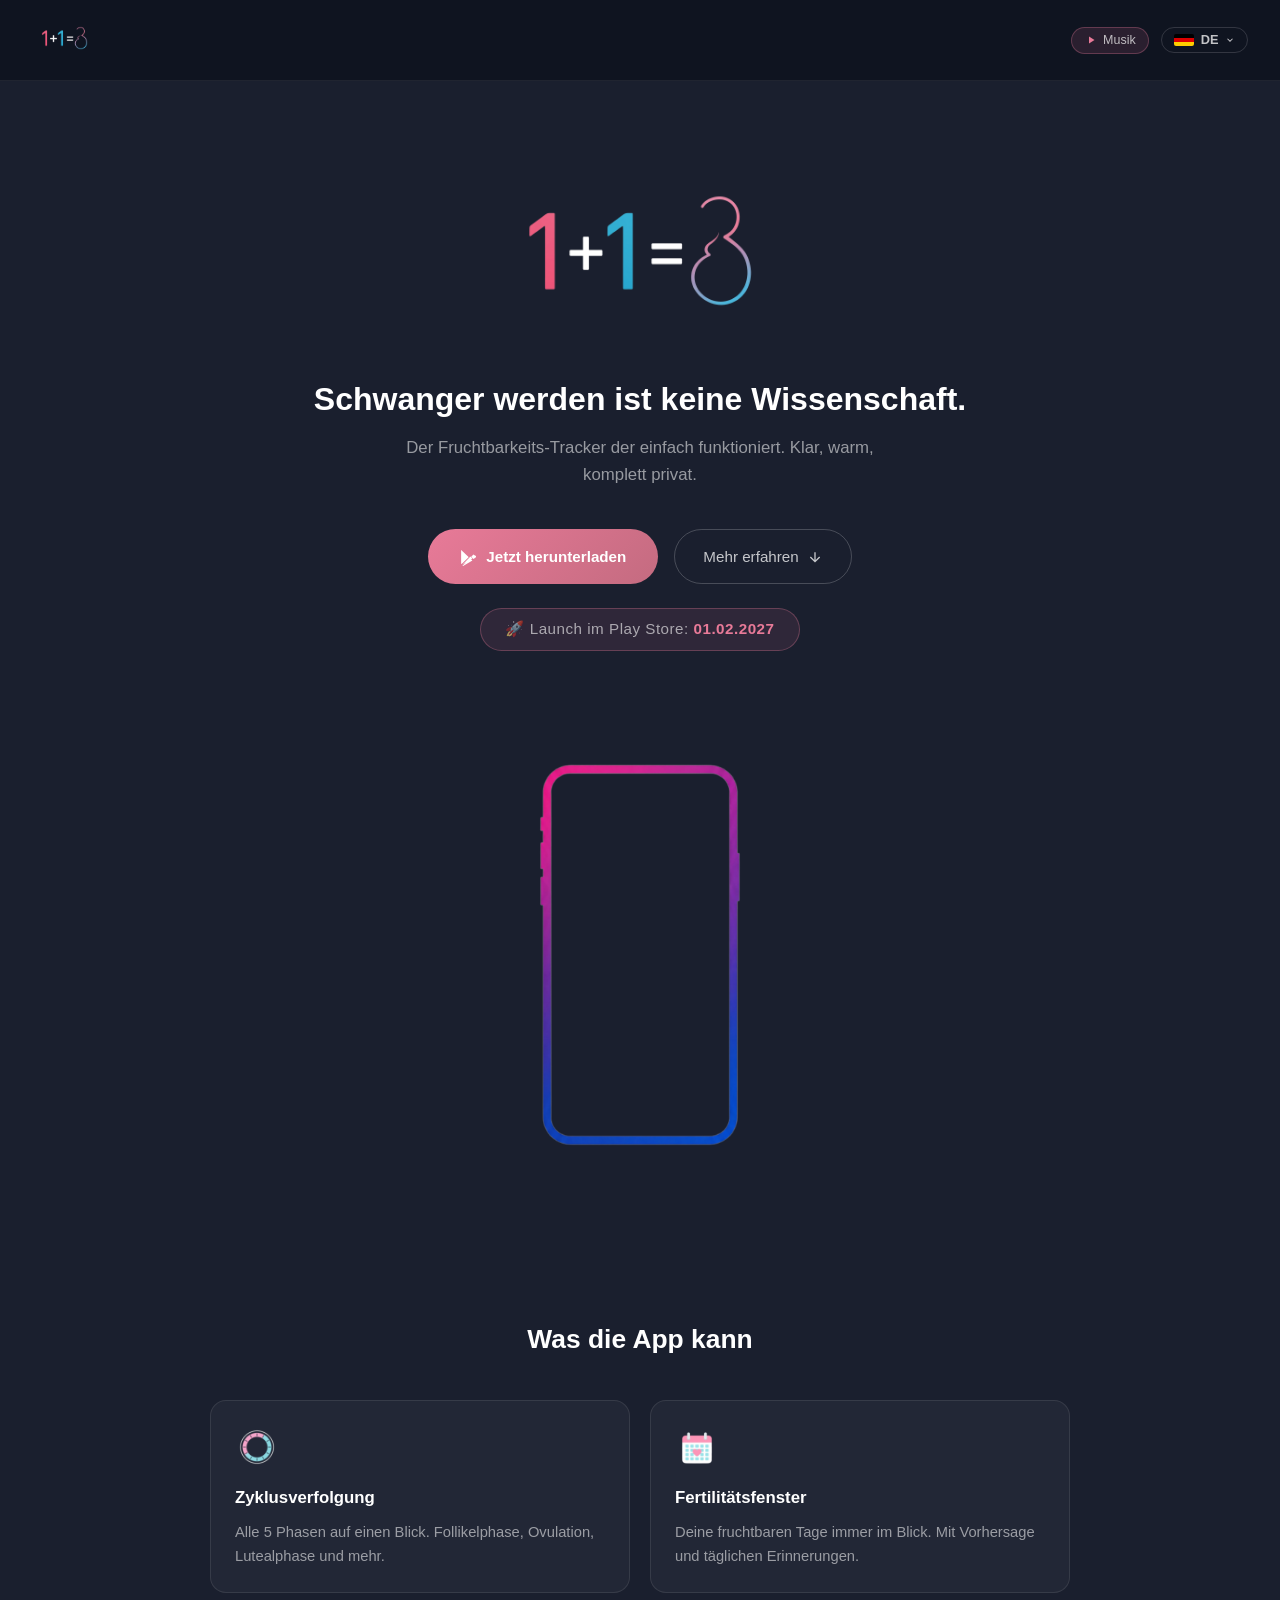
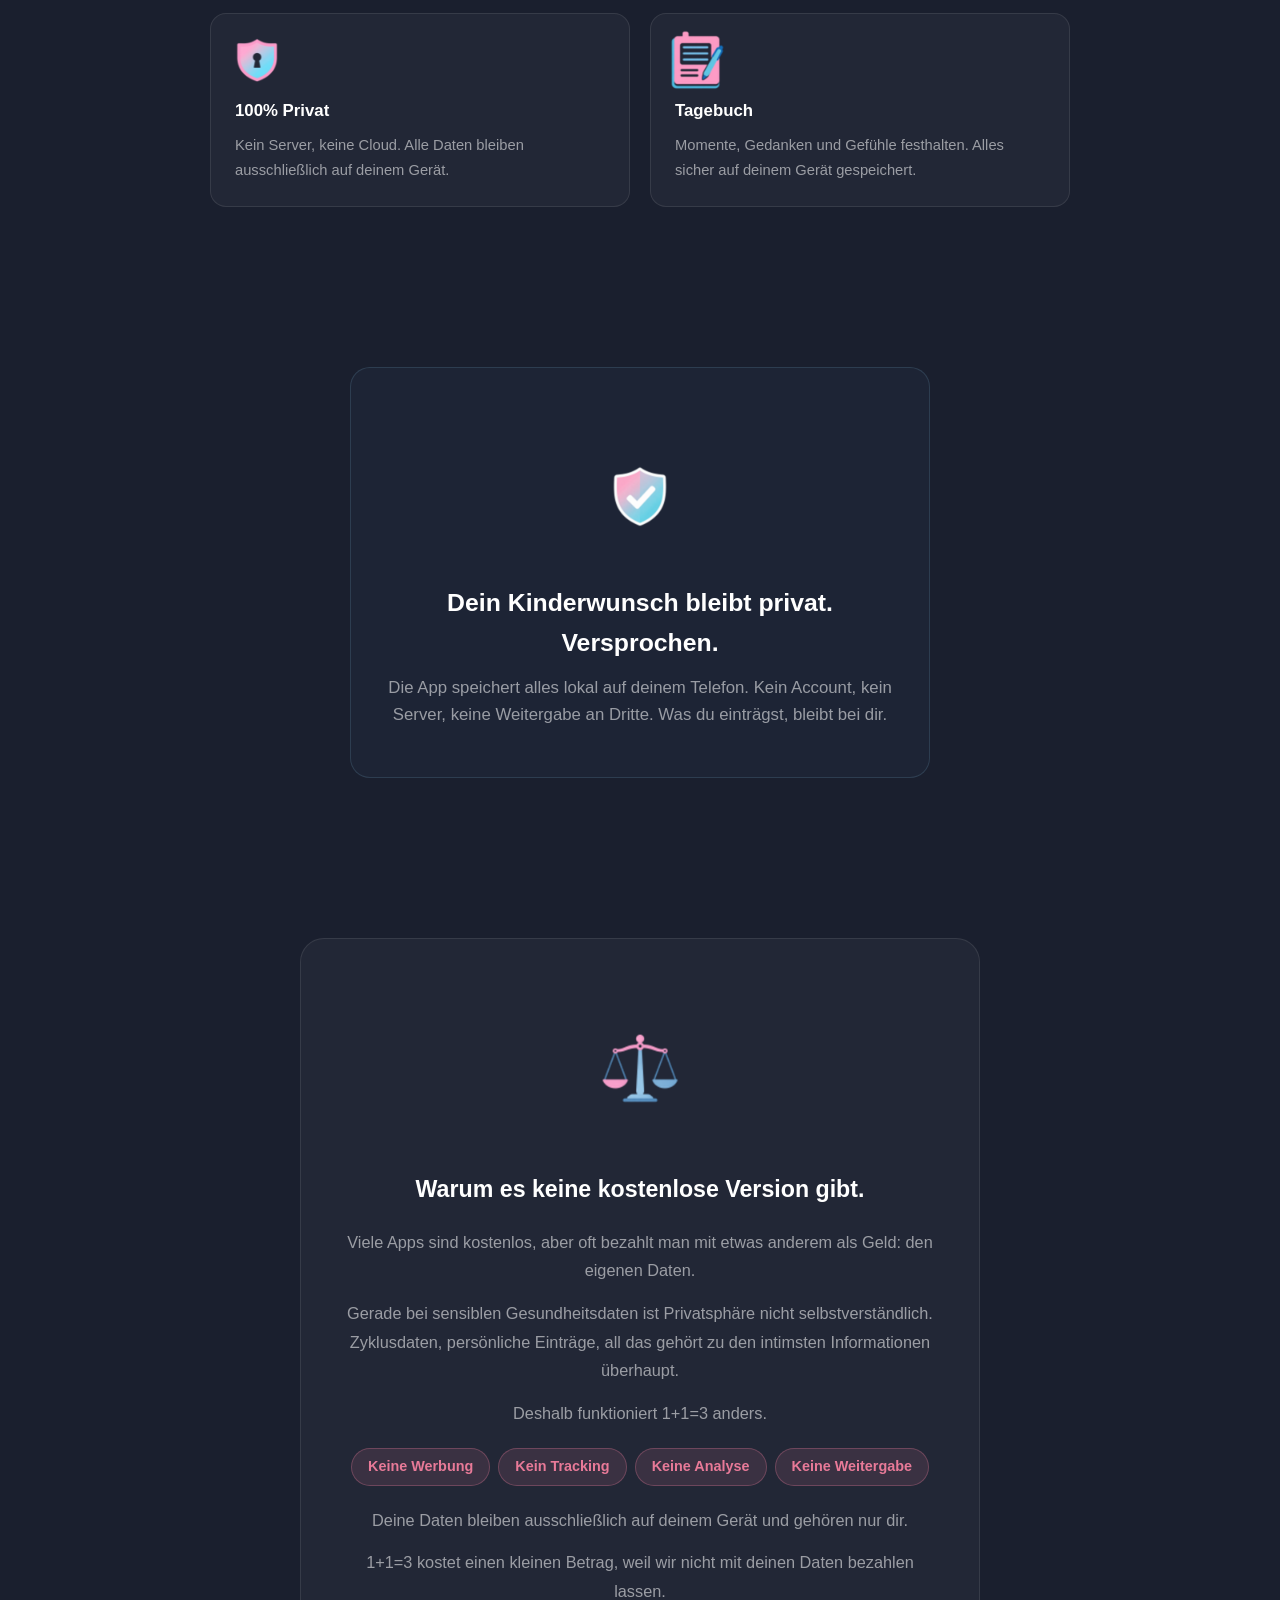
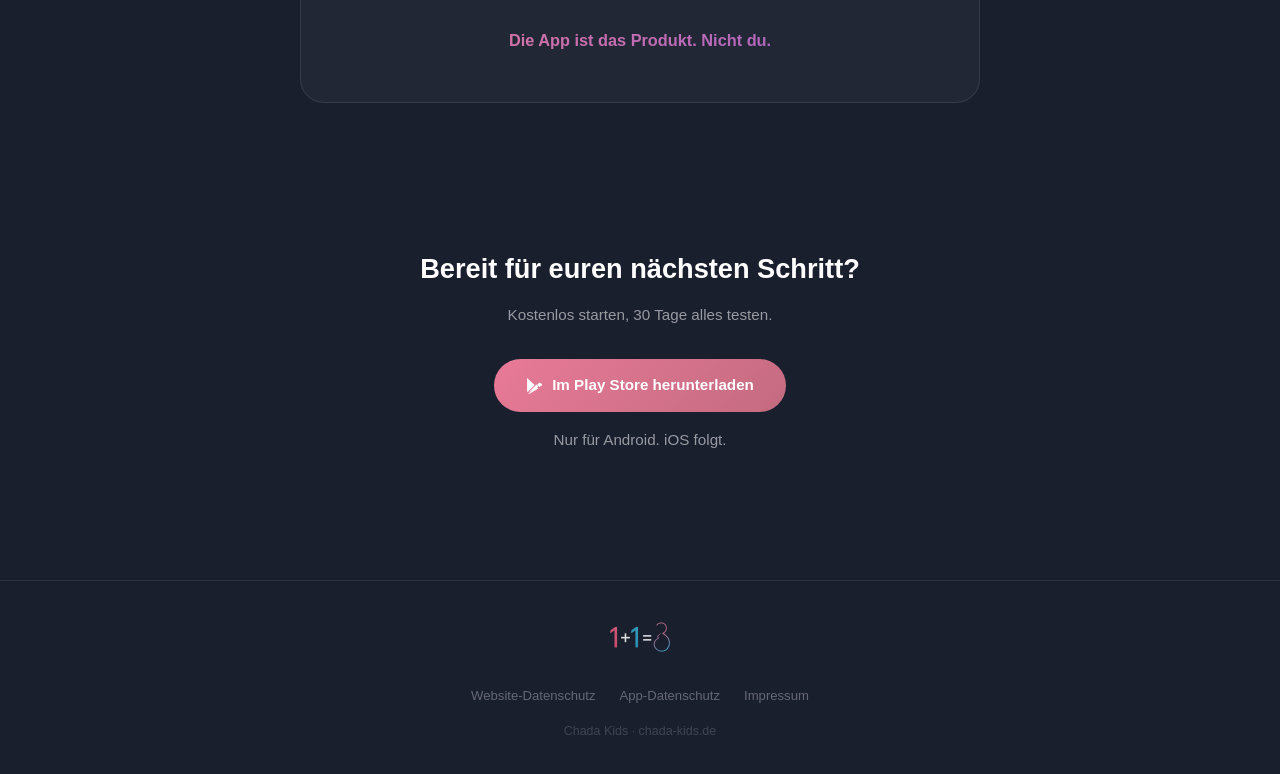
==== index.html @ c70ef3d1 "Update announced Play Store launch to February 1, 2027 Update the default homepage and all seven lan" ====
<!DOCTYPE html>
<html lang="de">
<head>
  <meta charset="UTF-8" />
  <meta name="viewport" content="width=device-width, initial-scale=1.0" />
  <title>1+1=3 – Fruchtbarkeits-Tracker</title>
  <meta name="description" content="Schwanger werden ist keine Wissenschaft. Der einfache Fruchtbarkeits-Tracker mit Kinderwunsch-Begleitung. 100% privat, kein Server." />
  <meta property="og:title" content="1+1=3 – Fruchtbarkeits-Tracker" />
  <meta property="og:description" content="Schwanger werden ist keine Wissenschaft. Einfach. Privat. Für euch." />
  <meta property="og:type" content="website" />
  <meta property="og:url" content="https://chada-kids.de" />
  <link rel="canonical" href="https://chada-kids.de" />
  <style>
    *, *::before, *::after { box-sizing: border-box; margin: 0; padding: 0; }

    :root {
      --pink: #e87a98;
      --pink-dark: #c46b80;
      --blue: #7eb8d9;
      --blue-dark: #5a9bbf;
      --bg: #1a1f2e;
      --bg-nav: rgba(16, 20, 32, 0.97);
      --bg-card: rgba(255,255,255,0.04);
      --border: rgba(255,255,255,0.09);
      --text: #ffffff;
      --text-muted: rgba(255,255,255,0.55);
      --text-faint: rgba(255,255,255,0.3);
    }

    html { scroll-behavior: smooth; }

    body {
      font-family: -apple-system, BlinkMacSystemFont, 'Segoe UI', Roboto, sans-serif;
      background: var(--bg);
      color: var(--text);
      line-height: 1.6;
      -webkit-font-smoothing: antialiased;
    }

    .grad-pink { background: linear-gradient(135deg, var(--pink), var(--pink-dark)); -webkit-background-clip: text; -webkit-text-fill-color: transparent; background-clip: text; }
    .grad-blue { background: linear-gradient(135deg, var(--blue), var(--blue-dark)); -webkit-background-clip: text; -webkit-text-fill-color: transparent; background-clip: text; }
    .grad-three { background: linear-gradient(160deg, var(--pink), #9b5fcc, var(--blue)); -webkit-background-clip: text; -webkit-text-fill-color: transparent; background-clip: text; }
    .grad-bg-pink { background: linear-gradient(135deg, var(--pink), var(--pink-dark)); }

    nav {
      position: sticky;
      top: 0;
      z-index: 100;
      display: flex;
      justify-content: space-between;
      align-items: center;
      padding: 1.25rem 2rem;
      background: var(--bg-nav);
      border-bottom: 0.5px solid rgba(255,255,255,0.07);
    }

    .nav-logo { font-size: 1.7rem; font-weight: 900; letter-spacing: -1.5px; line-height: 1; }

    .lang-dropdown { position: relative; }
    .lang-dropdown-btn {
      display: flex;
      align-items: center;
      gap: 0.4rem;
      padding: 0.35rem 0.75rem;
      border-radius: 14px;
      border: 1px solid rgba(255,255,255,0.15);
      background: transparent;
      color: rgba(255,255,255,0.75);
      cursor: pointer;
      font-size: 0.8rem;
      font-weight: 600;
      transition: all 0.2s;
      line-height: 1;
    }
    .lang-dropdown-btn:hover {
      border-color: rgba(232,122,152,0.5);
      background: rgba(232,122,152,0.1);
    }
    .lang-dropdown-arrow {
      width: 10px;
      height: 10px;
      transition: transform 0.2s;
    }
    .lang-dropdown.open .lang-dropdown-arrow { transform: rotate(180deg); }
    .lang-dropdown-menu {
      display: none;
      position: absolute;
      top: calc(100% + 8px);
      right: 0;
      background: rgba(16, 20, 32, 0.98);
      border: 1px solid rgba(255,255,255,0.12);
      border-radius: 14px;
      overflow: hidden;
      min-width: 130px;
      box-shadow: 0 8px 24px rgba(0,0,0,0.4);
      z-index: 200;
    }
    .lang-dropdown.open .lang-dropdown-menu { display: block; }
    .lang-option {
      display: flex;
      align-items: center;
      gap: 0.6rem;
      padding: 0.6rem 1rem;
      cursor: pointer;
      font-size: 0.82rem;
      font-weight: 600;
      color: rgba(255,255,255,0.5);
      transition: all 0.15s;
      border: none;
      background: none;
      width: 100%;
      text-align: left;
    }
    .lang-option:hover { background: rgba(255,255,255,0.05); color: #fff; }
    .lang-option.active { color: #fff; background: rgba(232,122,152,0.12); }
    .lang-flag {
      display: block;
      width: 20px;
      height: auto;
      border-radius: 2px;
      flex-shrink: 0;
    }

    section { padding: 5rem 2rem; }

    .container { max-width: 860px; margin: 0 auto; }
    .container-sm { max-width: 640px; margin: 0 auto; }

    .hero {
      text-align: center;
      padding: 5rem 2rem 3rem;
    }

    .hero h1 {
      font-size: clamp(1.5rem, 4vw, 2rem);
      font-weight: 700;
      line-height: 1.25;
      margin-bottom: 1rem;
    }

    .hero p {
      font-size: 1.05rem;
      color: var(--text-muted);
      margin-bottom: 2.5rem;
      max-width: 520px;
      margin-left: auto;
      margin-right: auto;
    }

    .btn-group { display: flex; gap: 1rem; justify-content: center; flex-wrap: wrap; }

    .btn-primary {
      display: inline-flex;
      align-items: center;
      gap: 0.5rem;
      padding: 0.9rem 2rem;
      border-radius: 50px;
      color: #fff;
      text-decoration: none;
      font-weight: 700;
      font-size: 0.95rem;
      transition: opacity 0.2s;
    }
    .btn-primary:hover { opacity: 0.88; }

    .btn-secondary {
      display: inline-flex;
      align-items: center;
      gap: 0.5rem;
      padding: 0.9rem 1.75rem;
      border: 1px solid rgba(255,255,255,0.2);
      border-radius: 50px;
      color: rgba(255,255,255,0.75);
      text-decoration: none;
      font-size: 0.95rem;
      transition: border-color 0.2s;
    }
    .btn-secondary:hover { border-color: rgba(255,255,255,0.4); }

    .phone-mockup {
      cursor: pointer;
      transition: transform 0.2s;
    }
    .phone-mockup:hover { transform: scale(1.03); }

    .lightbox {
      display: none;
      position: fixed;
      inset: 0;
      background: rgba(0,0,0,0.85);
      z-index: 999;
      align-items: center;
      justify-content: center;
      padding: 2rem;
    }
    .lightbox.open { display: flex; }
    .lightbox-inner {
      background: #1a1f2e;
      border: 1px solid rgba(255,255,255,0.1);
      border-radius: 20px;
      padding: 2rem;
      max-width: 500px;
      width: 100%;
      text-align: center;
      position: relative;
    }
    .lightbox-close {
      position: absolute;
      top: 1rem;
      right: 1rem;
      background: none;
      border: none;
      color: rgba(255,255,255,0.4);
      font-size: 1.5rem;
      cursor: pointer;
      line-height: 1;
    }
    .lightbox-close:hover { color: #fff; }
    .lightbox-placeholder {
      color: rgba(255,255,255,0.25);
      font-size: 0.85rem;
      margin-top: 1rem;
    }

    .screenshot-wrap {
      display: flex;
      justify-content: center;
      padding: 0 2rem 4rem;
    }

    .features-grid {
      display: grid;
      grid-template-columns: repeat(2, minmax(0, 1fr));
      gap: 1.25rem;
      margin-top: 2.5rem;
    }

    @media (max-width: 480px) {
      .features-grid { grid-template-columns: 1fr; }
    }

    .feature-card {
      background: var(--bg-card);
      border: 0.5px solid var(--border);
      border-radius: 16px;
      padding: 1.5rem;
    }

    .feature-icon {
      width: 44px;
      height: 44px;
      border-radius: 12px;
      display: flex;
      align-items: center;
      justify-content: center;
      margin-bottom: 1rem;
      font-size: 1.2rem;
    }
    .icon-pink { background: rgba(232,122,152,0.15); color: var(--pink); }
    .icon-blue { background: rgba(126,184,217,0.12); color: var(--blue); }

    .feature-card h3 { font-size: 1.05rem; font-weight: 600; margin-bottom: 0.5rem; }
    .feature-card p { font-size: 0.92rem; color: var(--text-muted); line-height: 1.65; }

    .privacy-box {
      max-width: 580px;
      margin: 0 auto;
      background: rgba(126,184,217,0.04);
      border: 1px solid rgba(126,184,217,0.17);
      border-radius: 20px;
      padding: 3rem 2rem;
      text-align: center;
    }
    .privacy-box h2 { font-size: 1.55rem; font-weight: 700; margin-bottom: 0.75rem; }
    .privacy-box p { color: var(--text-muted); font-size: 1.05rem; }

    .no-free-box {
      max-width: 680px;
      margin: 0 auto;
      background: var(--bg-card);
      border: 0.5px solid var(--border);
      border-radius: 24px;
      padding: 3rem 2.5rem;
      text-align: center;
    }
    .no-free-icon {
      width: 160px;
      height: 160px;
      background: none;
      display: flex;
      align-items: center;
      justify-content: center;
      margin: 0 auto 1.5rem;
    }
    .no-free-box h2 { font-size: 1.45rem; font-weight: 700; margin-bottom: 1.25rem; }
    .no-free-box p { font-size: 1.02rem; color: var(--text-muted); line-height: 1.75; margin-bottom: 0.9rem; }
    .no-free-badges {
      display: flex;
      flex-wrap: wrap;
      gap: 0.5rem;
      justify-content: center;
      margin: 1.25rem 0;
    }
    .no-free-badge {
      background: rgba(232,122,152,0.12);
      border: 1px solid rgba(232,122,152,0.3);
      border-radius: 30px;
      padding: 0.4rem 1rem;
      font-size: 0.9rem;
      font-weight: 600;
      color: var(--pink);
    }
    .no-free-tagline {
      font-size: 1.2rem;
      font-weight: 800;
      background: linear-gradient(135deg, var(--pink), #9b5fcc);
      -webkit-background-clip: text;
      -webkit-text-fill-color: transparent;
      background-clip: text;
      margin-top: 1.25rem;
      margin-bottom: 0 !important;
    }

    .cta-section {
      text-align: center;
      padding: 4rem 2rem 6rem;
    }
    .cta-section h2 { font-size: 1.7rem; font-weight: 700; margin-bottom: 0.75rem; }
    .cta-section p { color: var(--text-muted); margin-bottom: 2rem; font-size: 0.95rem; }
    .cta-note { margin-top: 1rem; font-size: 0.78rem; color: rgba(255,255,255,0.22); }

    footer {
      border-top: 0.5px solid rgba(255,255,255,0.08);
      padding: 2rem;
      text-align: center;
    }
    .footer-logo { font-size: 1.1rem; font-weight: 900; letter-spacing: -0.5px; margin-bottom: 1rem; }
    .footer-links { display: flex; gap: 1.5rem; justify-content: center; margin-bottom: 1rem; flex-wrap: wrap; }
    .footer-links a { color: rgba(255,255,255,0.33); text-decoration: none; font-size: 0.82rem; transition: color 0.2s; }
    .footer-links a:hover { color: rgba(255,255,255,0.6); }
    .footer-copy { color: rgba(255,255,255,0.17); font-size: 0.78rem; }

    .section-title { font-size: 1.65rem; font-weight: 700; text-align: center; }
    .section-sub { text-align: center; color: var(--text-muted); font-size: 0.95rem; margin-top: 0.5rem; }

    @media (max-width: 480px) {
      nav { padding: 1rem 1.25rem; }
      .hero { padding: 3.5rem 1.25rem 2rem; }
      section { padding: 3.5rem 1.25rem; }
      .btn-group { flex-direction: column; align-items: center; }
      .cta-section { padding: 3rem 1.25rem 5rem; }
    }
  </style>
</head>
<body>

<nav>
  <div class="nav-logo">
    <img src="logo%20(2).png" alt="1+1=3" style="height: 36px; width: auto;" />
  </div>
  <div style="display:flex; align-items:center; gap:0.75rem;">
    <button id="audio-btn" onclick="toggleAudio()" aria-label="Musik abspielen" style="display:flex; align-items:center; gap:0.4rem; background:rgba(232,122,152,0.12); border:1px solid rgba(232,122,152,0.3); border-radius:20px; padding:0.35rem 0.8rem; cursor:pointer; color:rgba(255,255,255,0.7); font-size:0.78rem; transition:all 0.2s;">
      <svg id="icon-play" width="12" height="12" viewBox="0 0 24 24" fill="#e87a98"><path d="M8 5v14l11-7z"/></svg>
      <svg id="icon-pause" width="12" height="12" viewBox="0 0 24 24" fill="#e87a98" style="display:none"><path d="M6 19h4V5H6v14zm8-14v14h4V5h-4z"/></svg>
      <span id="audio-label">Musik</span>
    </button>
    <div class="lang-dropdown" id="lang-dropdown">
      <button class="lang-dropdown-btn" onclick="toggleLangDropdown()" aria-label="Sprache wählen">
        <span id="dd-flag-wrap"><svg class="lang-flag" viewBox="0 0 5 3" xmlns="http://www.w3.org/2000/svg" aria-hidden="true">
          <rect width="5" height="1" fill="#000"/>
          <rect y="1" width="5" height="1" fill="#DD0000"/>
          <rect y="2" width="5" height="1" fill="#FFCE00"/>
        </svg></span>
        <span id="dd-label-current">DE</span>
        <svg class="lang-dropdown-arrow" viewBox="0 0 24 24" fill="none" stroke="currentColor" stroke-width="2.5" aria-hidden="true"><path d="M6 9l6 6 6-6"/></svg>
      </button>
      <div class="lang-dropdown-menu">
        <button class="lang-option active" id="opt-de" onclick="pickLang('de')">
          <svg class="lang-flag" viewBox="0 0 5 3" xmlns="http://www.w3.org/2000/svg" aria-hidden="true">
            <rect width="5" height="1" fill="#000"/>
            <rect y="1" width="5" height="1" fill="#DD0000"/>
            <rect y="2" width="5" height="1" fill="#FFCE00"/>
          </svg>
          DE
        </button>
        <button class="lang-option" id="opt-en" onclick="pickLang('en')">
          <svg class="lang-flag" viewBox="0 0 60 30" xmlns="http://www.w3.org/2000/svg" aria-hidden="true">
            <clipPath id="uk-clip"><path d="M30,15h30v15zv15h-30zh-30v-15zv-15h30z"/></clipPath>
            <path d="M0,0v30h60v-30z" fill="#012169"/>
            <path d="M0,0 60,30M60,0 0,30" stroke="#fff" stroke-width="6"/>
            <path d="M0,0 60,30M60,0 0,30" clip-path="url(#uk-clip)" stroke="#C8102E" stroke-width="4"/>
            <path d="M30,0v30M0,15h60" stroke="#fff" stroke-width="10"/>
            <path d="M30,0v30M0,15h60" stroke="#C8102E" stroke-width="6"/>
          </svg>
          EN
        </button>
        <button class="lang-option" id="opt-es" onclick="pickLang('es')">
          <svg class="lang-flag" viewBox="0 0 4 3" xmlns="http://www.w3.org/2000/svg" aria-hidden="true">
            <rect width="4" height="3" fill="#AA151B"/>
            <rect y="0.75" width="4" height="1.5" fill="#F1BF00"/>
          </svg>
          ES
        </button>
        <button class="lang-option" id="opt-fr" onclick="pickLang('fr')">
          <svg class="lang-flag" viewBox="0 0 3 2" xmlns="http://www.w3.org/2000/svg" aria-hidden="true">
            <rect width="1" height="2" fill="#002395"/>
            <rect x="1" width="1" height="2" fill="#fff"/>
            <rect x="2" width="1" height="2" fill="#ED2939"/>
          </svg>
          FR
        </button>
        <button class="lang-option" id="opt-it" onclick="pickLang('it')">
          <svg class="lang-flag" viewBox="0 0 3 2" xmlns="http://www.w3.org/2000/svg" aria-hidden="true">
            <rect width="1" height="2" fill="#009246"/>
            <rect x="1" width="1" height="2" fill="#fff"/>
            <rect x="2" width="1" height="2" fill="#ce2b37"/>
          </svg>
          IT
        </button>
        <button class="lang-option" id="opt-pt-PT" onclick="pickLang('pt-PT')">
          <svg class="lang-flag" viewBox="0 0 3 2" xmlns="http://www.w3.org/2000/svg" aria-hidden="true">
            <rect width="1.2" height="2" fill="#006600"/>
            <rect x="1.2" width="1.8" height="2" fill="#FF0000"/>
            <circle cx="1.2" cy="1" r="0.3" fill="#FFFF00"/>
          </svg>
          PT
        </button>
        <button class="lang-option" id="opt-pt-BR" onclick="pickLang('pt-BR')">
          <svg class="lang-flag" viewBox="0 0 7 5" xmlns="http://www.w3.org/2000/svg" aria-hidden="true">
            <rect width="7" height="5" fill="#009C3B"/>
            <path d="M3.5 0.5L6.5 2.5L3.5 4.5L0.5 2.5z" fill="#FFDF00"/>
            <circle cx="3.5" cy="2.5" r="1" fill="#002776"/>
          </svg>
          BR
        </button>
      </div>
    </div>
  </div>
</nav>

<section class="hero">
  <img src="logo%20(2).png" alt="1+1=3 Logo" style="width: 320px; max-width: 80%; height: auto; margin-bottom: 2rem;" />
  <h1 id="hero-title">Schwanger werden ist keine Wissenschaft.</h1>
  <p id="hero-sub">Der Fruchtbarkeits-Tracker der einfach funktioniert. Klar, warm, komplett privat.</p>
  <div class="btn-group">
    <a href="#" class="btn-primary grad-bg-pink" id="cta-btn">
      <svg width="18" height="18" viewBox="0 0 24 24" fill="currentColor" aria-hidden="true"><path d="M3.18 23.76c.3.17.65.2.97.09l12.4-7.17-2.58-2.59-10.79 9.67zm-1.63-21.1A1.5 1.5 0 0 0 1.5 3.75v16.5c0 .49.24.94.64 1.21l.04.03 9.25-9.26v-.22L1.59 2.69l-.04.03zM20.47 10.3l-2.6-1.5-2.9 2.9 2.9 2.9 2.62-1.52a1.83 1.83 0 0 0 0-3.18v-.6zm-17.3 12.13L16.55 14l-2.58-2.58-10.8 10.8.04.04z"/></svg>
      <span id="cta-primary-text">Jetzt herunterladen</span>
    </a>
    <a href="#features" class="btn-secondary">
      <span id="cta-secondary-text">Mehr erfahren</span>
      <svg width="16" height="16" viewBox="0 0 24 24" fill="none" stroke="currentColor" stroke-width="2" aria-hidden="true"><path d="M12 5v14M5 12l7 7 7-7"/></svg>
    </a>
  </div>
  <p id="launch-text" style="margin-top: 1.5rem; font-size: 0.95rem; color: rgba(255,255,255,0.6); letter-spacing: 0.5px; background: rgba(232,122,152,0.1); border: 1px solid rgba(232,122,152,0.3); border-radius: 30px; display: inline-block; padding: 0.5rem 1.5rem;">
    🚀 Launch im Play Store: <strong style="color: #e87a98;">01.02.2027</strong>
  </p>
</section>

<div class="screenshot-wrap">
  <img src="phone.png" alt="App Mockup" class="phone-mockup" style="width: 420px; max-width: 85%; height: auto;" onclick="openLightbox()" />
</div>

<div class="lightbox" id="lightbox" onclick="closeLightbox(event)">
  <div class="lightbox-inner">
    <button class="lightbox-close" onclick="closeLightbox()">&times;</button>
    <img src="phone.png" alt="App Mockup" style="width: 100%; height: auto; border-radius: 12px;" />
    <p class="lightbox-placeholder" id="screenshot-note">Screenshots folgen bald</p>
  </div>
</div>

<section id="features">
  <div class="container">
    <h2 class="section-title" id="features-title">Was die App kann</h2>
    <div class="features-grid">
      <div class="feature-card">
        <div class="feature-icon" style="background:none;"><img src="zyklus.png?v=1" alt="Zyklusverfolgung" style="width:88px;height:88px;object-fit:contain;" /></div>
        <h3 id="f1-title">Zyklusverfolgung</h3>
        <p id="f1-desc">Alle 5 Phasen auf einen Blick. Follikelphase, Ovulation, Lutealphase und mehr.</p>
      </div>
      <div class="feature-card">
        <div class="feature-icon" style="background:none;"><img src="Fertilitaetsfenster.png?v=1" alt="Fertilitätsfenster" style="width:88px;height:88px;object-fit:contain;" /></div>
        <h3 id="f2-title">Fertilitätsfenster</h3>
        <p id="f2-desc">Deine fruchtbaren Tage immer im Blick. Mit Vorhersage und täglichen Erinnerungen.</p>
      </div>
      <div class="feature-card">
        <div class="feature-icon" style="background:none;"><img src="100%25%20Privat.png?v=1" alt="100% Privat" style="width:88px;height:88px;object-fit:contain;" /></div>
        <h3 id="f3-title">100% Privat</h3>
        <p id="f3-desc">Kein Server, keine Cloud. Alle Daten bleiben ausschließlich auf deinem Gerät.</p>
      </div>
      <div class="feature-card">
        <div class="feature-icon" style="background:none;"><img src="tagebuch.png?v=3" alt="Tagebuch" style="width:160px;height:160px;object-fit:contain;" /></div>
        <h3 id="f4-title">Tagebuch</h3>
        <p id="f4-desc">Momente, Gedanken und Gefühle festhalten. Alles sicher auf deinem Gerät gespeichert.</p>
      </div>
    </div>
  </div>
</section>

<section>
  <div class="privacy-box">
    <div class="shield"><img src="schutzschild.png" alt="Schutzschild" style="width:160px;height:160px;object-fit:contain;" /></div>
    <h2 id="privacy-title">Dein Kinderwunsch bleibt privat. Versprochen.</h2>
    <p id="privacy-desc">Die App speichert alles lokal auf deinem Telefon. Kein Account, kein Server, keine Weitergabe an Dritte. Was du einträgst, bleibt bei dir.</p>
  </div>
</section>

<section>
  <div class="no-free-box">
    <div class="no-free-icon">
      <img src="Waage.png" alt="Waage" style="width:160px;height:160px;object-fit:contain;" />
    </div>
    <h2 id="no-free-title">Warum es keine kostenlose Version gibt.</h2>
    <p id="no-free-p1">Viele Apps sind kostenlos, aber oft bezahlt man mit etwas anderem als Geld: den eigenen Daten.</p>
    <p id="no-free-p2">Gerade bei sensiblen Gesundheitsdaten ist Privatsphäre nicht selbstverständlich. Zyklusdaten, persönliche Einträge, all das gehört zu den intimsten Informationen überhaupt.</p>
    <p id="no-free-p3">Deshalb funktioniert 1+1=3 anders.</p>
    <div class="no-free-badges">
      <span class="no-free-badge" id="no-free-b1">Keine Werbung</span>
      <span class="no-free-badge" id="no-free-b2">Kein Tracking</span>
      <span class="no-free-badge" id="no-free-b3">Keine Analyse</span>
      <span class="no-free-badge" id="no-free-b4">Keine Weitergabe</span>
    </div>
    <p id="no-free-p4">Deine Daten bleiben ausschließlich auf deinem Gerät und gehören nur dir.</p>
    <p id="no-free-p5">1+1=3 kostet einen kleinen Betrag, weil wir nicht mit deinen Daten bezahlen lassen.</p>
    <p class="no-free-tagline" id="no-free-tagline">Die App ist das Produkt. Nicht du.</p>
  </div>
</section>

<section class="cta-section">
  <h2 id="cta-title">Bereit für euren nächsten Schritt?</h2>
  <p id="cta-desc">Kostenlos starten, 30 Tage alles testen.</p>
  <a href="#" class="btn-primary grad-bg-pink">
    <svg width="18" height="18" viewBox="0 0 24 24" fill="currentColor" aria-hidden="true"><path d="M3.18 23.76c.3.17.65.2.97.09l12.4-7.17-2.58-2.59-10.79 9.67zm-1.63-21.1A1.5 1.5 0 0 0 1.5 3.75v16.5c0 .49.24.94.64 1.21l.04.03 9.25-9.26v-.22L1.59 2.69l-.04.03zM20.47 10.3l-2.6-1.5-2.9 2.9 2.9 2.9 2.62-1.52a1.83 1.83 0 0 0 0-3.18v-.6zm-17.3 12.13L16.55 14l-2.58-2.58-10.8 10.8.04.04z"/></svg>
    <span id="final-btn">Im Play Store herunterladen</span>
  </a>
  <p class="cta-note" id="final-note">Nur für Android. iOS folgt.</p>
</section>

<audio id="bg-audio" loop>
  <source src="1+1=3Mainsong.mp3" type="audio/mpeg">
</audio>

<footer>
  <div class="footer-logo">
    <img src="logo%20(2).png" alt="1+1=3" style="height: 48px; width: auto; opacity: 0.85;" />
  </div>
  <div class="footer-links">
    <a href="privacy.html" id="footer-privacy">Website-Datenschutz</a>
    <a href="app-privacy.html" id="footer-app-privacy">App-Datenschutz</a>
    <a href="imprint.html" id="footer-imprint">Impressum</a>
  </div>
  <p class="footer-copy">Chada Kids &middot; chada-kids.de</p>
</footer>

<script src="lang-de.js"></script>
<script src="lang-en.js"></script>
<script src="lang-es.js"></script>
<script src="lang-fr.js"></script>
<script src="lang-it.js"></script>
<script src="lang-pt-PT.js"></script>
<script src="lang-pt-BR.js"></script>

<script>
function openLightbox() {
  document.getElementById('lightbox').classList.add('open');
  document.body.style.overflow = 'hidden';
}

function closeLightbox(e) {
  if (!e || e.target === document.getElementById('lightbox') || e.target.classList.contains('lightbox-close')) {
    document.getElementById('lightbox').classList.remove('open');
    document.body.style.overflow = '';
  }
}

function toggleAudio() {
  const audio = document.getElementById('bg-audio');
  const btnPlay = document.getElementById('icon-play');
  const btnPause = document.getElementById('icon-pause');
  const label = document.getElementById('audio-label');
  if (audio.paused) {
    audio.play();
    btnPlay.style.display = 'none';
    btnPause.style.display = 'block';
    label.textContent = currentLang === 'de' ? 'Musik läuft' : currentLang === 'es' ? 'Sonando' : (currentLang === 'pt-BR' || currentLang === 'pt-PT') ? 'Tocando' : currentLang === 'fr' ? 'En cours' : currentLang === 'it' ? 'In riproduzione' : 'Playing';
  } else {
    audio.pause();
    btnPlay.style.display = 'block';
    btnPause.style.display = 'none';
    label.textContent = currentLang === 'de' ? 'Musik' : currentLang === 'es' ? 'Música' : (currentLang === 'pt-BR' || currentLang === 'pt-PT') ? 'Música' : currentLang === 'fr' ? 'Musique' : currentLang === 'it' ? 'Musica' : 'Music';
  }
}

let currentLang = 'de';

const getT = () => ({
  de: typeof LANG_INDEX_DE !== 'undefined' ? LANG_INDEX_DE : window.LANG_INDEX_DE,
  en: typeof LANG_INDEX_EN !== 'undefined' ? LANG_INDEX_EN : window.LANG_INDEX_EN,
  es: typeof LANG_INDEX_ES !== 'undefined' ? LANG_INDEX_ES : window.LANG_INDEX_ES,
  fr: typeof LANG_INDEX_FR !== 'undefined' ? LANG_INDEX_FR : window.LANG_INDEX_FR,
  it: typeof LANG_INDEX_IT !== 'undefined' ? LANG_INDEX_IT : window.LANG_INDEX_IT,
  'pt-PT': typeof LANG_INDEX_PT_PT !== 'undefined' ? LANG_INDEX_PT_PT : window.LANG_INDEX_PT_PT,
  'pt-BR': typeof LANG_INDEX_PT_BR !== 'undefined' ? LANG_INDEX_PT_BR : window.LANG_INDEX_PT_BR
});

function setLang(lang) {
  currentLang = lang;
  localStorage.setItem('lang', lang);
  document.documentElement.lang = lang;
  
  const T = getT();
  const t = T[lang];
  
  if (t) {
    Object.keys(t).forEach(id => {
      const el = document.getElementById(id);
      if (el) el.innerHTML = t[id]; 
    });
  }

  const audio = document.getElementById('bg-audio');
  const label = document.getElementById('audio-label');
  if (label) {
    if (audio.paused) {
      label.textContent = lang === 'de' ? 'Musik' : lang === 'es' ? 'Música' : (lang === 'pt-BR' || lang === 'pt-PT') ? 'Música' : lang === 'fr' ? 'Musique' : lang === 'it' ? 'Musica' : 'Music';
    } else {
      label.textContent = lang === 'de' ? 'Musik läuft' : lang === 'es' ? 'Sonando' : (lang === 'pt-BR' || lang === 'pt-PT') ? 'Tocando' : lang === 'fr' ? 'En cours' : lang === 'it' ? 'In riproduzione' : 'Playing';
    }
  }
  ['de','en','es','fr','it','pt-PT','pt-BR'].forEach(l => {
    const el = document.getElementById('opt-' + l);
    if (el) el.classList.toggle('active', l === lang);
  });
  updateDropdownButton(lang);

  const privacyLink = document.getElementById('footer-privacy');
  const appPrivacyLink = document.getElementById('footer-app-privacy');
  const imprintLink = document.getElementById('footer-imprint');
  
  if (privacyLink) privacyLink.href = 'privacy.html?lang=' + lang;
  if (appPrivacyLink) appPrivacyLink.href = 'app-privacy.html?lang=' + lang;
  if (imprintLink) imprintLink.href = 'imprint.html?lang=' + lang;
}

const FLAGS = {
  'de': `<svg class="lang-flag" viewBox="0 0 5 3"><rect width="5" height="1" fill="#000"/><rect y="1" width="5" height="1" fill="#DD0000"/><rect y="2" width="5" height="1" fill="#FFCE00"/></svg>`,
  'en': `<svg class="lang-flag" viewBox="0 0 60 30"><path d="M0,0v30h60v-30z" fill="#012169"/><path d="M0,0 60,30M60,0 0,30" stroke="#fff" stroke-width="6"/><path d="M30,0v30M0,15h60" stroke="#fff" stroke-width="10"/><path d="M30,0v30M0,15h60" stroke="#C8102E" stroke-width="6"/></svg>`,
  'es': `<svg class="lang-flag" viewBox="0 0 4 3"><rect width="4" height="3" fill="#AA151B"/><rect y="0.75" width="4" height="1.5" fill="#F1BF00"/></svg>`,
  'fr': `<svg class="lang-flag" viewBox="0 0 3 2"><rect width="1" height="2" fill="#002395"/><rect x="1" width="1" height="2" fill="#fff"/><rect x="2" width="1" height="2" fill="#ED2939"/></svg>`,
  'it': `<svg class="lang-flag" viewBox="0 0 3 2"><rect width="1" height="2" fill="#009246"/><rect x="1" width="1" height="2" fill="#fff"/><rect x="2" width="1" height="2" fill="#ce2b37"/></svg>`,
  'pt-PT': `<svg class="lang-flag" viewBox="0 0 3 2"><rect width="1.2" height="2" fill="#006600"/><rect x="1.2" width="1.8" height="2" fill="#FF0000"/><circle cx="1.2" cy="1" r="0.3" fill="#FFFF00"/></svg>`,
  'pt-BR': `<svg class="lang-flag" viewBox="0 0 7 5"><rect width="7" height="5" fill="#009C3B"/><path d="M3.5 0.5L6.5 2.5L3.5 4.5L0.5 2.5z" fill="#FFDF00"/><circle cx="3.5" cy="2.5" r="1" fill="#002776"/></svg>`
};
const LABELS = { 'de': 'DE', 'en': 'EN', 'es': 'ES', 'fr': 'FR', 'it': 'IT', 'pt-PT': 'PT', 'pt-BR': 'BR' };

function updateDropdownButton(lang) {
  document.getElementById('dd-flag-wrap').innerHTML = FLAGS[lang];
  document.getElementById('dd-label-current').textContent = LABELS[lang];
}

function toggleLangDropdown() {
  document.getElementById('lang-dropdown').classList.toggle('open');
}

function pickLang(lang) {
  document.getElementById('lang-dropdown').classList.remove('open');
  setLang(lang);
}

document.addEventListener('click', function(e) {
  const dd = document.getElementById('lang-dropdown');
  if (!dd.contains(e.target)) dd.classList.remove('open');
});

const savedLang = localStorage.getItem('lang');
if (savedLang && savedLang !== 'de') {
  window.addEventListener('DOMContentLoaded', () => setLang(savedLang));
}
</script>

</body>
</html>
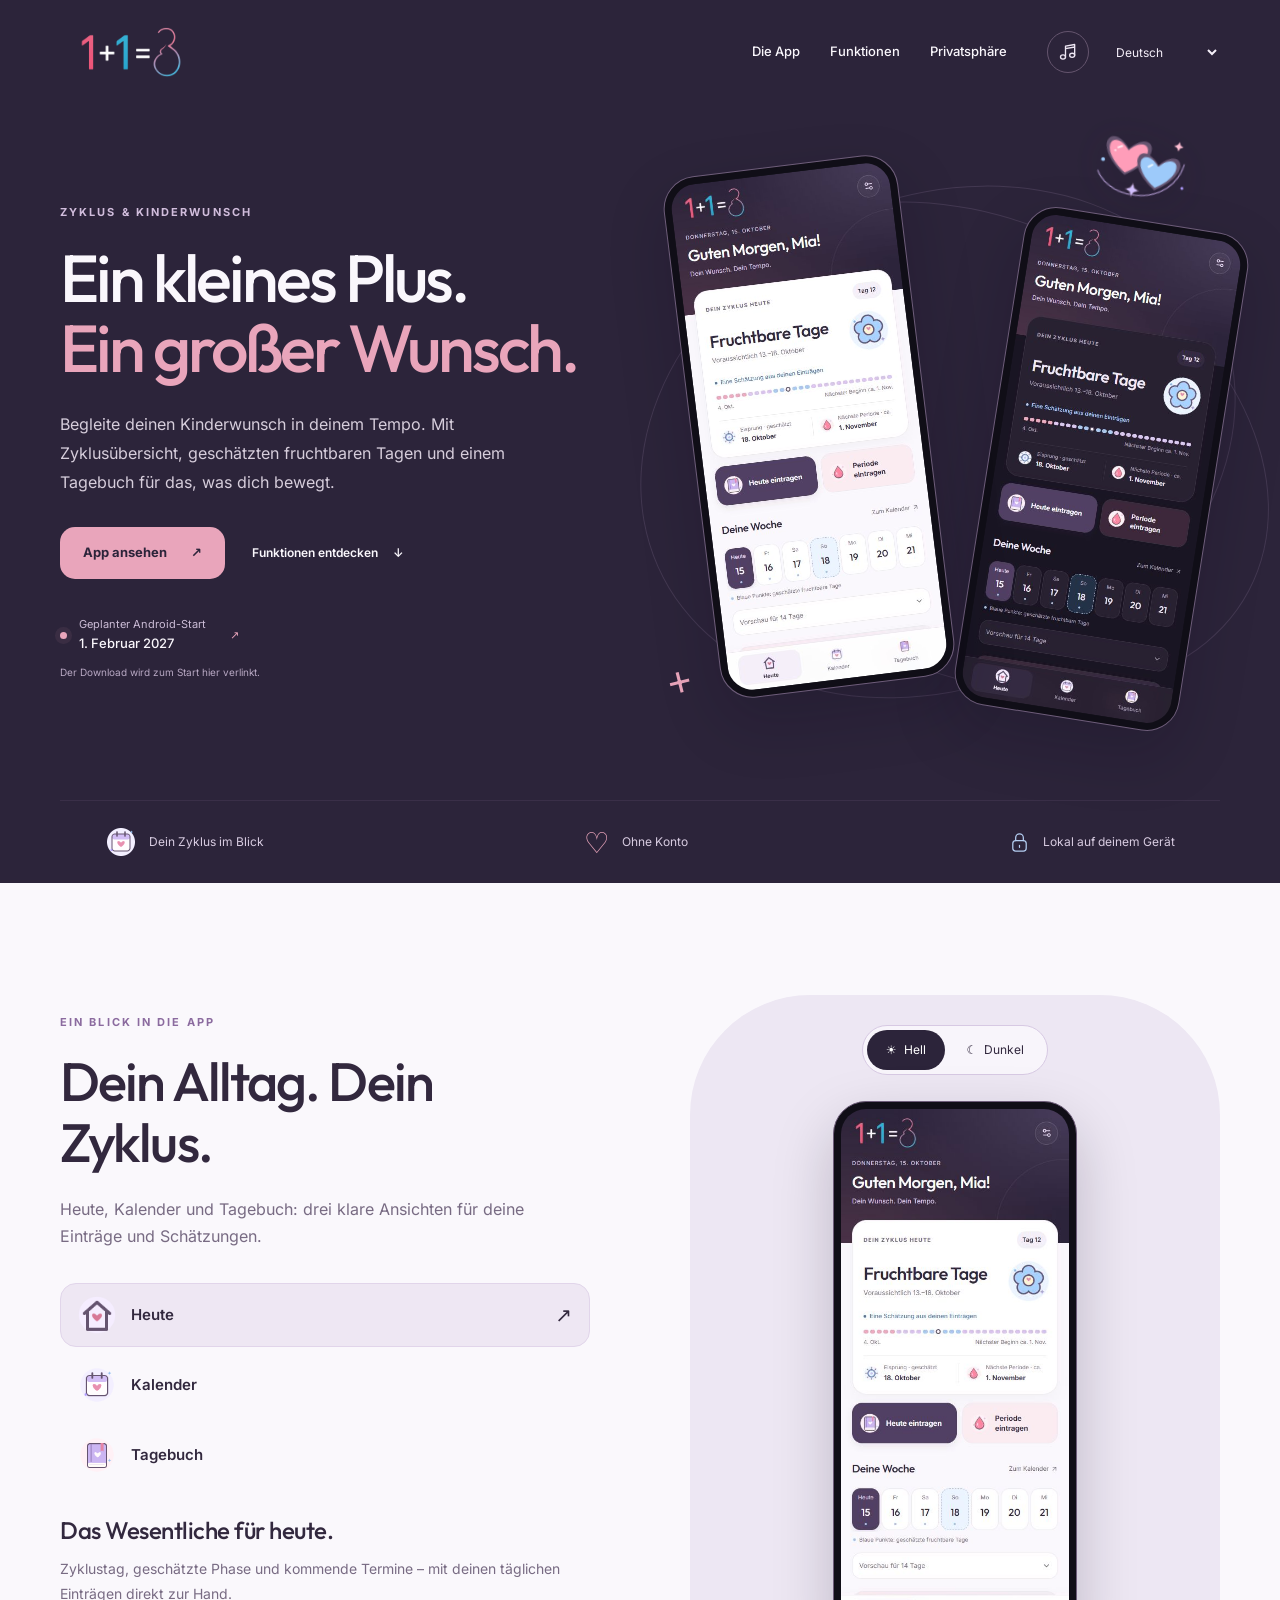
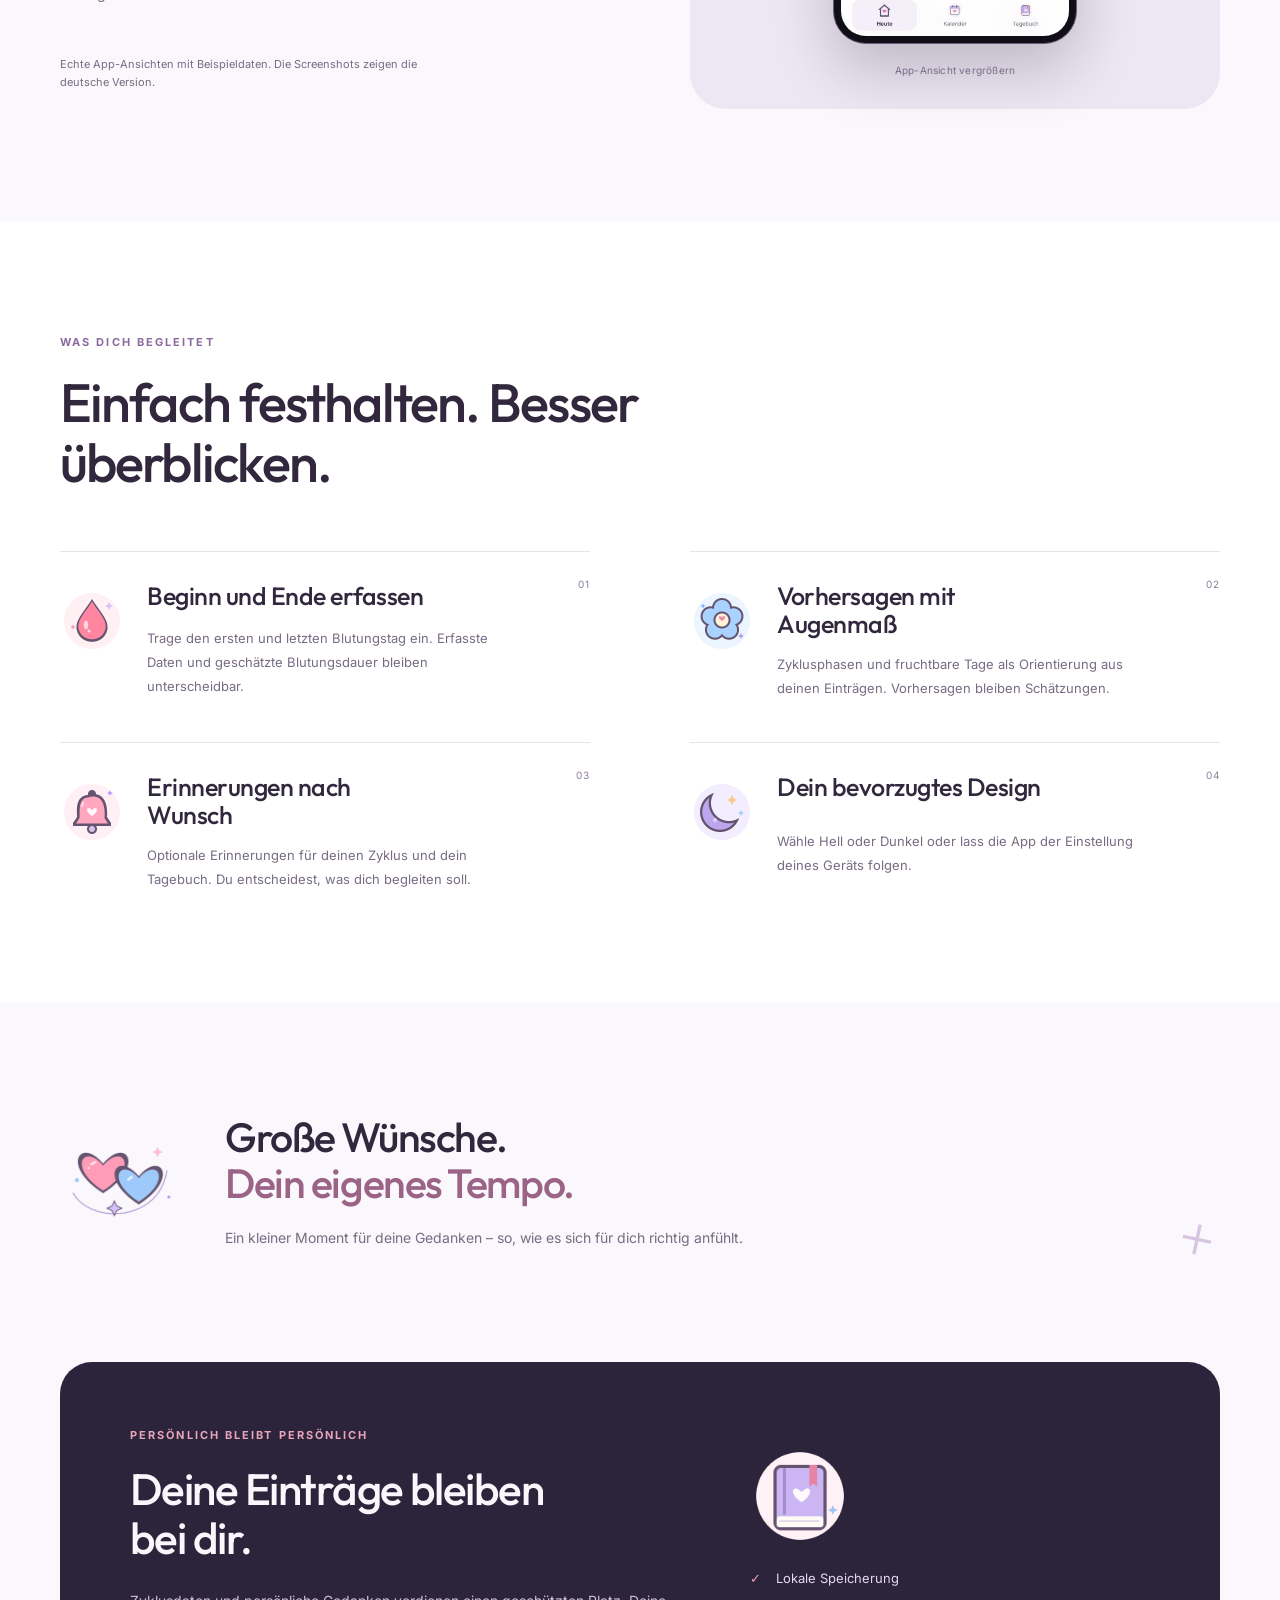
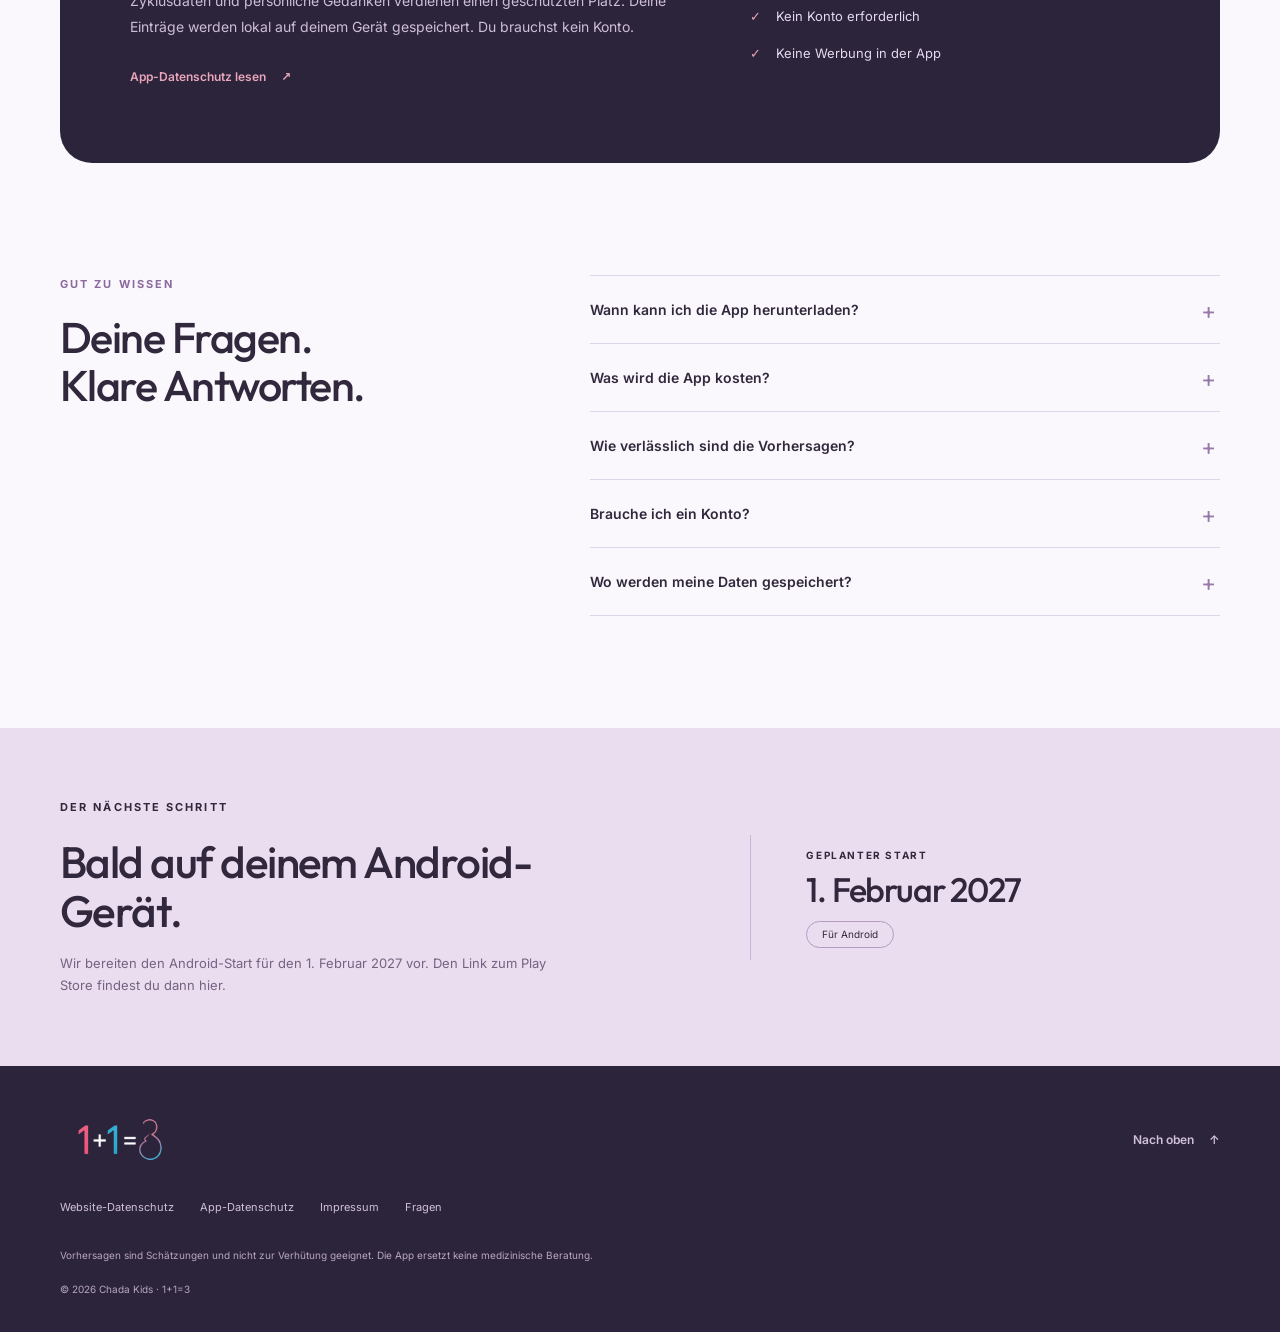
==== commit cbcc63d4: "Modernize website with app styling and real light and dark screenshots" ====
--- a/index.html
+++ b/index.html
@@ -1,682 +1,85 @@
-<!DOCTYPE html>
+<!doctype html>
 <html lang="de">
 <head>
-  <meta charset="UTF-8" />
-  <meta name="viewport" content="width=device-width, initial-scale=1.0" />
-  <title>1+1=3 – Fruchtbarkeits-Tracker</title>
-  <meta name="description" content="Schwanger werden ist keine Wissenschaft. Der einfache Fruchtbarkeits-Tracker mit Kinderwunsch-Begleitung. 100% privat, kein Server." />
-  <meta property="og:title" content="1+1=3 – Fruchtbarkeits-Tracker" />
-  <meta property="og:description" content="Schwanger werden ist keine Wissenschaft. Einfach. Privat. Für euch." />
-  <meta property="og:type" content="website" />
-  <meta property="og:url" content="https://chada-kids.de" />
-  <link rel="canonical" href="https://chada-kids.de" />
-  <style>
-    *, *::before, *::after { box-sizing: border-box; margin: 0; padding: 0; }
-
-    :root {
-      --pink: #e87a98;
-      --pink-dark: #c46b80;
-      --blue: #7eb8d9;
-      --blue-dark: #5a9bbf;
-      --bg: #1a1f2e;
-      --bg-nav: rgba(16, 20, 32, 0.97);
-      --bg-card: rgba(255,255,255,0.04);
-      --border: rgba(255,255,255,0.09);
-      --text: #ffffff;
-      --text-muted: rgba(255,255,255,0.55);
-      --text-faint: rgba(255,255,255,0.3);
-    }
-
-    html { scroll-behavior: smooth; }
-
-    body {
-      font-family: -apple-system, BlinkMacSystemFont, 'Segoe UI', Roboto, sans-serif;
-      background: var(--bg);
-      color: var(--text);
-      line-height: 1.6;
-      -webkit-font-smoothing: antialiased;
-    }
-
-    .grad-pink { background: linear-gradient(135deg, var(--pink), var(--pink-dark)); -webkit-background-clip: text; -webkit-text-fill-color: transparent; background-clip: text; }
-    .grad-blue { background: linear-gradient(135deg, var(--blue), var(--blue-dark)); -webkit-background-clip: text; -webkit-text-fill-color: transparent; background-clip: text; }
-    .grad-three { background: linear-gradient(160deg, var(--pink), #9b5fcc, var(--blue)); -webkit-background-clip: text; -webkit-text-fill-color: transparent; background-clip: text; }
-    .grad-bg-pink { background: linear-gradient(135deg, var(--pink), var(--pink-dark)); }
-
-    nav {
-      position: sticky;
-      top: 0;
-      z-index: 100;
-      display: flex;
-      justify-content: space-between;
-      align-items: center;
-      padding: 1.25rem 2rem;
-      background: var(--bg-nav);
-      border-bottom: 0.5px solid rgba(255,255,255,0.07);
-    }
-
-    .nav-logo { font-size: 1.7rem; font-weight: 900; letter-spacing: -1.5px; line-height: 1; }
-
-    .lang-dropdown { position: relative; }
-    .lang-dropdown-btn {
-      display: flex;
-      align-items: center;
-      gap: 0.4rem;
-      padding: 0.35rem 0.75rem;
-      border-radius: 14px;
-      border: 1px solid rgba(255,255,255,0.15);
-      background: transparent;
-      color: rgba(255,255,255,0.75);
-      cursor: pointer;
-      font-size: 0.8rem;
-      font-weight: 600;
-      transition: all 0.2s;
-      line-height: 1;
-    }
-    .lang-dropdown-btn:hover {
-      border-color: rgba(232,122,152,0.5);
-      background: rgba(232,122,152,0.1);
-    }
-    .lang-dropdown-arrow {
-      width: 10px;
-      height: 10px;
-      transition: transform 0.2s;
-    }
-    .lang-dropdown.open .lang-dropdown-arrow { transform: rotate(180deg); }
-    .lang-dropdown-menu {
-      display: none;
-      position: absolute;
-      top: calc(100% + 8px);
-      right: 0;
-      background: rgba(16, 20, 32, 0.98);
-      border: 1px solid rgba(255,255,255,0.12);
-      border-radius: 14px;
-      overflow: hidden;
-      min-width: 130px;
-      box-shadow: 0 8px 24px rgba(0,0,0,0.4);
-      z-index: 200;
-    }
-    .lang-dropdown.open .lang-dropdown-menu { display: block; }
-    .lang-option {
-      display: flex;
-      align-items: center;
-      gap: 0.6rem;
-      padding: 0.6rem 1rem;
-      cursor: pointer;
-      font-size: 0.82rem;
-      font-weight: 600;
-      color: rgba(255,255,255,0.5);
-      transition: all 0.15s;
-      border: none;
-      background: none;
-      width: 100%;
-      text-align: left;
-    }
-    .lang-option:hover { background: rgba(255,255,255,0.05); color: #fff; }
-    .lang-option.active { color: #fff; background: rgba(232,122,152,0.12); }
-    .lang-flag {
-      display: block;
-      width: 20px;
-      height: auto;
-      border-radius: 2px;
-      flex-shrink: 0;
-    }
-
-    section { padding: 5rem 2rem; }
-
-    .container { max-width: 860px; margin: 0 auto; }
-    .container-sm { max-width: 640px; margin: 0 auto; }
-
-    .hero {
-      text-align: center;
-      padding: 5rem 2rem 3rem;
-    }
-
-    .hero h1 {
-      font-size: clamp(1.5rem, 4vw, 2rem);
-      font-weight: 700;
-      line-height: 1.25;
-      margin-bottom: 1rem;
-    }
-
-    .hero p {
-      font-size: 1.05rem;
-      color: var(--text-muted);
-      margin-bottom: 2.5rem;
-      max-width: 520px;
-      margin-left: auto;
-      margin-right: auto;
-    }
-
-    .btn-group { display: flex; gap: 1rem; justify-content: center; flex-wrap: wrap; }
-
-    .btn-primary {
-      display: inline-flex;
-      align-items: center;
-      gap: 0.5rem;
-      padding: 0.9rem 2rem;
-      border-radius: 50px;
-      color: #fff;
-      text-decoration: none;
-      font-weight: 700;
-      font-size: 0.95rem;
-      transition: opacity 0.2s;
-    }
-    .btn-primary:hover { opacity: 0.88; }
-
-    .btn-secondary {
-      display: inline-flex;
-      align-items: center;
-      gap: 0.5rem;
-      padding: 0.9rem 1.75rem;
-      border: 1px solid rgba(255,255,255,0.2);
-      border-radius: 50px;
-      color: rgba(255,255,255,0.75);
-      text-decoration: none;
-      font-size: 0.95rem;
-      transition: border-color 0.2s;
-    }
-    .btn-secondary:hover { border-color: rgba(255,255,255,0.4); }
-
-    .phone-mockup {
-      cursor: pointer;
-      transition: transform 0.2s;
-    }
-    .phone-mockup:hover { transform: scale(1.03); }
-
-    .lightbox {
-      display: none;
-      position: fixed;
-      inset: 0;
-      background: rgba(0,0,0,0.85);
-      z-index: 999;
-      align-items: center;
-      justify-content: center;
-      padding: 2rem;
-    }
-    .lightbox.open { display: flex; }
-    .lightbox-inner {
-      background: #1a1f2e;
-      border: 1px solid rgba(255,255,255,0.1);
-      border-radius: 20px;
-      padding: 2rem;
-      max-width: 500px;
-      width: 100%;
-      text-align: center;
-      position: relative;
-    }
-    .lightbox-close {
-      position: absolute;
-      top: 1rem;
-      right: 1rem;
-      background: none;
-      border: none;
-      color: rgba(255,255,255,0.4);
-      font-size: 1.5rem;
-      cursor: pointer;
-      line-height: 1;
-    }
-    .lightbox-close:hover { color: #fff; }
-    .lightbox-placeholder {
-      color: rgba(255,255,255,0.25);
-      font-size: 0.85rem;
-      margin-top: 1rem;
-    }
-
-    .screenshot-wrap {
-      display: flex;
-      justify-content: center;
-      padding: 0 2rem 4rem;
-    }
-
-    .features-grid {
-      display: grid;
-      grid-template-columns: repeat(2, minmax(0, 1fr));
-      gap: 1.25rem;
-      margin-top: 2.5rem;
-    }
-
-    @media (max-width: 480px) {
-      .features-grid { grid-template-columns: 1fr; }
-    }
-
-    .feature-card {
-      background: var(--bg-card);
-      border: 0.5px solid var(--border);
-      border-radius: 16px;
-      padding: 1.5rem;
-    }
-
-    .feature-icon {
-      width: 44px;
-      height: 44px;
-      border-radius: 12px;
-      display: flex;
-      align-items: center;
-      justify-content: center;
-      margin-bottom: 1rem;
-      font-size: 1.2rem;
-    }
-    .icon-pink { background: rgba(232,122,152,0.15); color: var(--pink); }
-    .icon-blue { background: rgba(126,184,217,0.12); color: var(--blue); }
-
-    .feature-card h3 { font-size: 1.05rem; font-weight: 600; margin-bottom: 0.5rem; }
-    .feature-card p { font-size: 0.92rem; color: var(--text-muted); line-height: 1.65; }
-
-    .privacy-box {
-      max-width: 580px;
-      margin: 0 auto;
-      background: rgba(126,184,217,0.04);
-      border: 1px solid rgba(126,184,217,0.17);
-      border-radius: 20px;
-      padding: 3rem 2rem;
-      text-align: center;
-    }
-    .privacy-box h2 { font-size: 1.55rem; font-weight: 700; margin-bottom: 0.75rem; }
-    .privacy-box p { color: var(--text-muted); font-size: 1.05rem; }
-
-    .no-free-box {
-      max-width: 680px;
-      margin: 0 auto;
-      background: var(--bg-card);
-      border: 0.5px solid var(--border);
-      border-radius: 24px;
-      padding: 3rem 2.5rem;
-      text-align: center;
-    }
-    .no-free-icon {
-      width: 160px;
-      height: 160px;
-      background: none;
-      display: flex;
-      align-items: center;
-      justify-content: center;
-      margin: 0 auto 1.5rem;
-    }
-    .no-free-box h2 { font-size: 1.45rem; font-weight: 700; margin-bottom: 1.25rem; }
-    .no-free-box p { font-size: 1.02rem; color: var(--text-muted); line-height: 1.75; margin-bottom: 0.9rem; }
-    .no-free-badges {
-      display: flex;
-      flex-wrap: wrap;
-      gap: 0.5rem;
-      justify-content: center;
-      margin: 1.25rem 0;
-    }
-    .no-free-badge {
-      background: rgba(232,122,152,0.12);
-      border: 1px solid rgba(232,122,152,0.3);
-      border-radius: 30px;
-      padding: 0.4rem 1rem;
-      font-size: 0.9rem;
-      font-weight: 600;
-      color: var(--pink);
-    }
-    .no-free-tagline {
-      font-size: 1.2rem;
-      font-weight: 800;
-      background: linear-gradient(135deg, var(--pink), #9b5fcc);
-      -webkit-background-clip: text;
-      -webkit-text-fill-color: transparent;
-      background-clip: text;
-      margin-top: 1.25rem;
-      margin-bottom: 0 !important;
-    }
-
-    .cta-section {
-      text-align: center;
-      padding: 4rem 2rem 6rem;
-    }
-    .cta-section h2 { font-size: 1.7rem; font-weight: 700; margin-bottom: 0.75rem; }
-    .cta-section p { color: var(--text-muted); margin-bottom: 2rem; font-size: 0.95rem; }
-    .cta-note { margin-top: 1rem; font-size: 0.78rem; color: rgba(255,255,255,0.22); }
-
-    footer {
-      border-top: 0.5px solid rgba(255,255,255,0.08);
-      padding: 2rem;
-      text-align: center;
-    }
-    .footer-logo { font-size: 1.1rem; font-weight: 900; letter-spacing: -0.5px; margin-bottom: 1rem; }
-    .footer-links { display: flex; gap: 1.5rem; justify-content: center; margin-bottom: 1rem; flex-wrap: wrap; }
-    .footer-links a { color: rgba(255,255,255,0.33); text-decoration: none; font-size: 0.82rem; transition: color 0.2s; }
-    .footer-links a:hover { color: rgba(255,255,255,0.6); }
-    .footer-copy { color: rgba(255,255,255,0.17); font-size: 0.78rem; }
-
-    .section-title { font-size: 1.65rem; font-weight: 700; text-align: center; }
-    .section-sub { text-align: center; color: var(--text-muted); font-size: 0.95rem; margin-top: 0.5rem; }
-
-    @media (max-width: 480px) {
-      nav { padding: 1rem 1.25rem; }
-      .hero { padding: 3.5rem 1.25rem 2rem; }
-      section { padding: 3.5rem 1.25rem; }
-      .btn-group { flex-direction: column; align-items: center; }
-      .cta-section { padding: 3rem 1.25rem 5rem; }
-    }
-  </style>
+  <meta charset="utf-8"><meta name="viewport" content="width=device-width, initial-scale=1">
+  <title>1+1=3 – Dein Zyklus. Dein Kinderwunsch.</title>
+  <meta name="description" content="1+1=3 begleitet deinen Kinderwunsch mit Zyklusübersicht, geschätzten fruchtbaren Tagen und Tagebuch. Lokal, ohne Konto. Android-Start geplant am 1. Februar 2027.">
+  <meta name="theme-color" content="#2c243a">
+  <meta property="og:title" content="1+1=3 – Dein Zyklus. Dein Kinderwunsch."><meta property="og:description" content="1+1=3 begleitet deinen Kinderwunsch mit Zyklusübersicht, geschätzten fruchtbaren Tagen und Tagebuch. Lokal, ohne Konto. Android-Start geplant am 1. Februar 2027.">
+  <meta property="og:type" content="website"><meta property="og:url" content="https://chada-kids.de/"><meta property="og:image" content="https://chada-kids.de/assets/logo.png">
+  <link rel="canonical" href="https://chada-kids.de/"><link rel="icon" href="assets/icons/zwei-herzen.png" type="image/png">
+  <link rel="preload" href="assets/fonts/outfit.woff2" as="font" type="font/woff2" crossorigin><link rel="stylesheet" href="assets/site.css">
+  <script src="assets/site-copy.js" defer></script><script src="assets/site.js" defer></script>
 </head>
-<body>
-
-<nav>
-  <div class="nav-logo">
-    <img src="logo%20(2).png" alt="1+1=3" style="height: 36px; width: auto;" />
+<body id="top">
+<a class="skip-link" href="#main" data-i18n="skipContent">Zum Inhalt springen</a>
+<header class="header-shell"><div class="site-header wrap">
+  <a class="brand" href="#top" aria-label="1+1=3"><img src="assets/logo.png" width="1376" height="768" alt="1+1=3"></a>
+  <nav class="main-nav"><a href="#app" data-i18n="navApp">Die App</a><a href="#features" data-i18n="navFeatures">Funktionen</a><a href="#privacy" data-i18n="navPrivacy">Privatsphäre</a></nav>
+  <div class="header-tools">
+    <button id="audio-button" class="audio-button" type="button" aria-pressed="false" aria-label="Musik abspielen" data-i18n-aria="musicPlay"><svg viewBox="0 0 24 24" aria-hidden="true"><path d="M9 18V5l11-2v13M9 8l11-2"/><ellipse cx="6" cy="18" rx="3" ry="2.5"/><ellipse cx="17" cy="16" rx="3" ry="2.5"/></svg></button>
+    <label class="sr-only" for="language-select" data-i18n="languageLabel">Sprache wählen</label>
+    <select id="language-select"><option value="de">Deutsch</option><option value="en">English</option><option value="es">Español</option><option value="fr">Français</option><option value="it">Italiano</option><option value="pt-PT">Português · PT</option><option value="pt-BR">Português · BR</option></select>
   </div>
-  <div style="display:flex; align-items:center; gap:0.75rem;">
-    <button id="audio-btn" onclick="toggleAudio()" aria-label="Musik abspielen" style="display:flex; align-items:center; gap:0.4rem; background:rgba(232,122,152,0.12); border:1px solid rgba(232,122,152,0.3); border-radius:20px; padding:0.35rem 0.8rem; cursor:pointer; color:rgba(255,255,255,0.7); font-size:0.78rem; transition:all 0.2s;">
-      <svg id="icon-play" width="12" height="12" viewBox="0 0 24 24" fill="#e87a98"><path d="M8 5v14l11-7z"/></svg>
-      <svg id="icon-pause" width="12" height="12" viewBox="0 0 24 24" fill="#e87a98" style="display:none"><path d="M6 19h4V5H6v14zm8-14v14h4V5h-4z"/></svg>
-      <span id="audio-label">Musik</span>
-    </button>
-    <div class="lang-dropdown" id="lang-dropdown">
-      <button class="lang-dropdown-btn" onclick="toggleLangDropdown()" aria-label="Sprache wählen">
-        <span id="dd-flag-wrap"><svg class="lang-flag" viewBox="0 0 5 3" xmlns="http://www.w3.org/2000/svg" aria-hidden="true">
-          <rect width="5" height="1" fill="#000"/>
-          <rect y="1" width="5" height="1" fill="#DD0000"/>
-          <rect y="2" width="5" height="1" fill="#FFCE00"/>
-        </svg></span>
-        <span id="dd-label-current">DE</span>
-        <svg class="lang-dropdown-arrow" viewBox="0 0 24 24" fill="none" stroke="currentColor" stroke-width="2.5" aria-hidden="true"><path d="M6 9l6 6 6-6"/></svg>
-      </button>
-      <div class="lang-dropdown-menu">
-        <button class="lang-option active" id="opt-de" onclick="pickLang('de')">
-          <svg class="lang-flag" viewBox="0 0 5 3" xmlns="http://www.w3.org/2000/svg" aria-hidden="true">
-            <rect width="5" height="1" fill="#000"/>
-            <rect y="1" width="5" height="1" fill="#DD0000"/>
-            <rect y="2" width="5" height="1" fill="#FFCE00"/>
-          </svg>
-          DE
-        </button>
-        <button class="lang-option" id="opt-en" onclick="pickLang('en')">
-          <svg class="lang-flag" viewBox="0 0 60 30" xmlns="http://www.w3.org/2000/svg" aria-hidden="true">
-            <clipPath id="uk-clip"><path d="M30,15h30v15zv15h-30zh-30v-15zv-15h30z"/></clipPath>
-            <path d="M0,0v30h60v-30z" fill="#012169"/>
-            <path d="M0,0 60,30M60,0 0,30" stroke="#fff" stroke-width="6"/>
-            <path d="M0,0 60,30M60,0 0,30" clip-path="url(#uk-clip)" stroke="#C8102E" stroke-width="4"/>
-            <path d="M30,0v30M0,15h60" stroke="#fff" stroke-width="10"/>
-            <path d="M30,0v30M0,15h60" stroke="#C8102E" stroke-width="6"/>
-          </svg>
-          EN
-        </button>
-        <button class="lang-option" id="opt-es" onclick="pickLang('es')">
-          <svg class="lang-flag" viewBox="0 0 4 3" xmlns="http://www.w3.org/2000/svg" aria-hidden="true">
-            <rect width="4" height="3" fill="#AA151B"/>
-            <rect y="0.75" width="4" height="1.5" fill="#F1BF00"/>
-          </svg>
-          ES
-        </button>
-        <button class="lang-option" id="opt-fr" onclick="pickLang('fr')">
-          <svg class="lang-flag" viewBox="0 0 3 2" xmlns="http://www.w3.org/2000/svg" aria-hidden="true">
-            <rect width="1" height="2" fill="#002395"/>
-            <rect x="1" width="1" height="2" fill="#fff"/>
-            <rect x="2" width="1" height="2" fill="#ED2939"/>
-          </svg>
-          FR
-        </button>
-        <button class="lang-option" id="opt-it" onclick="pickLang('it')">
-          <svg class="lang-flag" viewBox="0 0 3 2" xmlns="http://www.w3.org/2000/svg" aria-hidden="true">
-            <rect width="1" height="2" fill="#009246"/>
-            <rect x="1" width="1" height="2" fill="#fff"/>
-            <rect x="2" width="1" height="2" fill="#ce2b37"/>
-          </svg>
-          IT
-        </button>
-        <button class="lang-option" id="opt-pt-PT" onclick="pickLang('pt-PT')">
-          <svg class="lang-flag" viewBox="0 0 3 2" xmlns="http://www.w3.org/2000/svg" aria-hidden="true">
-            <rect width="1.2" height="2" fill="#006600"/>
-            <rect x="1.2" width="1.8" height="2" fill="#FF0000"/>
-            <circle cx="1.2" cy="1" r="0.3" fill="#FFFF00"/>
-          </svg>
-          PT
-        </button>
-        <button class="lang-option" id="opt-pt-BR" onclick="pickLang('pt-BR')">
-          <svg class="lang-flag" viewBox="0 0 7 5" xmlns="http://www.w3.org/2000/svg" aria-hidden="true">
-            <rect width="7" height="5" fill="#009C3B"/>
-            <path d="M3.5 0.5L6.5 2.5L3.5 4.5L0.5 2.5z" fill="#FFDF00"/>
-            <circle cx="3.5" cy="2.5" r="1" fill="#002776"/>
-          </svg>
-          BR
-        </button>
-      </div>
+</div></header>
+<main id="main">
+<div class="opening">
+  <section class="hero wrap" aria-labelledby="hero-title">
+    <div class="hero-copy">
+      <p class="eyebrow" data-i18n="heroEyebrow">Zyklus &amp; Kinderwunsch</p>
+      <h1 id="hero-title"><span data-i18n="heroTitle">Ein kleines Plus.</span><span class="pink" data-i18n="heroAccent">Ein großer Wunsch.</span></h1>
+      <p class="hero-description" data-i18n="heroDescription">Begleite deinen Kinderwunsch in deinem Tempo. Mit Zyklusübersicht, geschätzten fruchtbaren Tagen und einem Tagebuch für das, was dich bewegt.</p>
+      <div class="hero-actions"><a class="button primary" href="#app"><span data-i18n="heroPrimary">App ansehen</span><span aria-hidden="true">↗</span></a><a class="text-link" href="#features"><span data-i18n="heroSecondary">Funktionen entdecken</span><span aria-hidden="true">↓</span></a></div>
+      <a class="release" href="#launch"><span class="release-dot" aria-hidden="true"></span><span><span data-i18n="releaseLabel">Geplanter Android-Start</span><strong data-i18n="releaseDate">1. Februar 2027</strong></span><span aria-hidden="true">↗</span></a>
+      <p class="hero-note" data-i18n="heroNote">Der Download wird zum Start hier verlinkt.</p>
     </div>
+    <div class="hero-art">
+      <div class="orbit orbit-one" aria-hidden="true"></div><div class="orbit orbit-two" aria-hidden="true"></div>
+      <img class="hero-hearts" src="assets/icons/zwei-herzen.png" width="160" height="160" alt="">
+      <div class="phone phone-back"><img src="assets/screenshots/today-dark.jpg" width="415" height="960" alt="Startseite der App im dunklen Design" data-i18n-alt="altTodayDark"></div>
+      <button class="phone phone-front" type="button" data-screenshot="today-light" aria-label="Screenshot vergrößern" data-i18n-aria="screenshotExpand"><img src="assets/screenshots/today-light.jpg" width="415" height="960" alt="Startseite der App im hellen Design" data-i18n-alt="altTodayLight" fetchpriority="high"></button>
+      <span class="art-spark" aria-hidden="true">+</span>
+    </div>
+  </section>
+  <div class="trust-strip wrap"><span><img src="assets/icons/calendar.png" width="32" height="32" alt=""><span data-i18n="trustCycle">Dein Zyklus im Blick</span></span><span><span class="trust-symbol" aria-hidden="true">♡</span><span data-i18n="trustAccount">Ohne Konto</span></span><span><svg viewBox="0 0 24 24" aria-hidden="true"><rect x="5" y="10" width="14" height="11" rx="3"/><path d="M8 10V7a4 4 0 0 1 8 0v3m-4 5v2"/></svg><span data-i18n="trustLocal">Lokal auf deinem Gerät</span></span></div>
+</div>
+<section id="app" class="app-section section wrap" aria-labelledby="app-title">
+  <div class="app-copy"><p class="eyebrow" data-i18n="appEyebrow">Ein Blick in die App</p><h2 id="app-title" data-i18n="appTitle">Dein Alltag. Dein Zyklus.</h2><p class="section-intro" data-i18n="appDescription">Heute, Kalender und Tagebuch: drei klare Ansichten für deine Einträge und Schätzungen.</p>
+    <div id="view-tabs" class="view-tabs" role="tablist" aria-labelledby="app-title">
+      <button id="tab-today" role="tab" aria-selected="true" aria-controls="app-preview" data-view="today"><img src="assets/icons/heute.png" width="38" height="38" alt=""><span data-i18n="tabToday">Heute</span><span aria-hidden="true">↗</span></button>
+      <button id="tab-calendar" role="tab" aria-selected="false" aria-controls="app-preview" tabindex="-1" data-view="calendar"><img src="assets/icons/calendar.png" width="38" height="38" alt=""><span data-i18n="tabCalendar">Kalender</span><span aria-hidden="true">↗</span></button>
+      <button id="tab-diary" role="tab" aria-selected="false" aria-controls="app-preview" tabindex="-1" data-view="diary"><img src="assets/icons/journal.png" width="38" height="38" alt=""><span data-i18n="tabDiary">Tagebuch</span><span aria-hidden="true">↗</span></button>
+    </div>
+    <div class="view-explanation" aria-live="polite"><h3 id="view-title">Das Wesentliche für heute.</h3><p id="view-description">Zyklustag, geschätzte Phase und kommende Termine – mit deinen täglichen Einträgen direkt zur Hand.</p></div>
+    <p class="screenshot-note" data-i18n="screenshotNote">Echte App-Ansichten mit Beispieldaten. Die Screenshots zeigen die deutsche Version.</p>
   </div>
-</nav>
-
-<section class="hero">
-  <img src="logo%20(2).png" alt="1+1=3 Logo" style="width: 320px; max-width: 80%; height: auto; margin-bottom: 2rem;" />
-  <h1 id="hero-title">Schwanger werden ist keine Wissenschaft.</h1>
-  <p id="hero-sub">Der Fruchtbarkeits-Tracker der einfach funktioniert. Klar, warm, komplett privat.</p>
-  <div class="btn-group">
-    <a href="#" class="btn-primary grad-bg-pink" id="cta-btn">
-      <svg width="18" height="18" viewBox="0 0 24 24" fill="currentColor" aria-hidden="true"><path d="M3.18 23.76c.3.17.65.2.97.09l12.4-7.17-2.58-2.59-10.79 9.67zm-1.63-21.1A1.5 1.5 0 0 0 1.5 3.75v16.5c0 .49.24.94.64 1.21l.04.03 9.25-9.26v-.22L1.59 2.69l-.04.03zM20.47 10.3l-2.6-1.5-2.9 2.9 2.9 2.9 2.62-1.52a1.83 1.83 0 0 0 0-3.18v-.6zm-17.3 12.13L16.55 14l-2.58-2.58-10.8 10.8.04.04z"/></svg>
-      <span id="cta-primary-text">Jetzt herunterladen</span>
-    </a>
-    <a href="#features" class="btn-secondary">
-      <span id="cta-secondary-text">Mehr erfahren</span>
-      <svg width="16" height="16" viewBox="0 0 24 24" fill="none" stroke="currentColor" stroke-width="2" aria-hidden="true"><path d="M12 5v14M5 12l7 7 7-7"/></svg>
-    </a>
-  </div>
-  <p id="launch-text" style="margin-top: 1.5rem; font-size: 0.95rem; color: rgba(255,255,255,0.6); letter-spacing: 0.5px; background: rgba(232,122,152,0.1); border: 1px solid rgba(232,122,152,0.3); border-radius: 30px; display: inline-block; padding: 0.5rem 1.5rem;">
-    🚀 Launch im Play Store: <strong style="color: #e87a98;">01.02.2027</strong>
-  </p>
-</section>
-
-<div class="screenshot-wrap">
-  <img src="phone.png" alt="App Mockup" class="phone-mockup" style="width: 420px; max-width: 85%; height: auto;" onclick="openLightbox()" />
-</div>
-
-<div class="lightbox" id="lightbox" onclick="closeLightbox(event)">
-  <div class="lightbox-inner">
-    <button class="lightbox-close" onclick="closeLightbox()">&times;</button>
-    <img src="phone.png" alt="App Mockup" style="width: 100%; height: auto; border-radius: 12px;" />
-    <p class="lightbox-placeholder" id="screenshot-note">Screenshots folgen bald</p>
-  </div>
-</div>
-
-<section id="features">
-  <div class="container">
-    <h2 class="section-title" id="features-title">Was die App kann</h2>
-    <div class="features-grid">
-      <div class="feature-card">
-        <div class="feature-icon" style="background:none;"><img src="zyklus.png?v=1" alt="Zyklusverfolgung" style="width:88px;height:88px;object-fit:contain;" /></div>
-        <h3 id="f1-title">Zyklusverfolgung</h3>
-        <p id="f1-desc">Alle 5 Phasen auf einen Blick. Follikelphase, Ovulation, Lutealphase und mehr.</p>
-      </div>
-      <div class="feature-card">
-        <div class="feature-icon" style="background:none;"><img src="Fertilitaetsfenster.png?v=1" alt="Fertilitätsfenster" style="width:88px;height:88px;object-fit:contain;" /></div>
-        <h3 id="f2-title">Fertilitätsfenster</h3>
-        <p id="f2-desc">Deine fruchtbaren Tage immer im Blick. Mit Vorhersage und täglichen Erinnerungen.</p>
-      </div>
-      <div class="feature-card">
-        <div class="feature-icon" style="background:none;"><img src="100%25%20Privat.png?v=1" alt="100% Privat" style="width:88px;height:88px;object-fit:contain;" /></div>
-        <h3 id="f3-title">100% Privat</h3>
-        <p id="f3-desc">Kein Server, keine Cloud. Alle Daten bleiben ausschließlich auf deinem Gerät.</p>
-      </div>
-      <div class="feature-card">
-        <div class="feature-icon" style="background:none;"><img src="tagebuch.png?v=3" alt="Tagebuch" style="width:160px;height:160px;object-fit:contain;" /></div>
-        <h3 id="f4-title">Tagebuch</h3>
-        <p id="f4-desc">Momente, Gedanken und Gefühle festhalten. Alles sicher auf deinem Gerät gespeichert.</p>
-      </div>
-    </div>
+  <div id="app-preview" class="preview-stage" role="tabpanel" aria-labelledby="tab-today" tabindex="0">
+    <div class="theme-switch"><button type="button" data-theme="light" aria-pressed="true"><span aria-hidden="true">☀</span><span data-i18n="themeLight">Hell</span></button><button type="button" data-theme="dark" aria-pressed="false"><span aria-hidden="true">☾</span><span data-i18n="themeDark">Dunkel</span></button></div>
+    <button id="preview-button" class="phone gallery-phone" type="button" data-screenshot="today-light" aria-label="Screenshot vergrößern" data-i18n-aria="screenshotExpand"><img id="preview-image" src="assets/screenshots/today-light.jpg" width="415" height="960" alt="Startseite der App im hellen Design" loading="lazy"></button>
+    <span class="preview-caption" data-i18n="screenshotExpand">App-Ansicht vergrößern</span>
   </div>
 </section>
-
-<section>
-  <div class="privacy-box">
-    <div class="shield"><img src="schutzschild.png" alt="Schutzschild" style="width:160px;height:160px;object-fit:contain;" /></div>
-    <h2 id="privacy-title">Dein Kinderwunsch bleibt privat. Versprochen.</h2>
-    <p id="privacy-desc">Die App speichert alles lokal auf deinem Telefon. Kein Account, kein Server, keine Weitergabe an Dritte. Was du einträgst, bleibt bei dir.</p>
+<section id="features" class="features-section section" aria-labelledby="features-title"><div class="wrap">
+  <div class="section-heading"><p class="eyebrow" data-i18n="featuresEyebrow">Was dich begleitet</p><h2 id="features-title" data-i18n="featuresTitle">Einfach festhalten. Besser überblicken.</h2></div>
+  <div class="feature-grid">
+    <article class="feature"><span class="feature-number">01</span><img src="assets/icons/period.png" width="64" height="64" alt="" loading="lazy"><h3 data-i18n="featurePeriodTitle">Beginn und Ende erfassen</h3><p data-i18n="featurePeriodDescription">Trage den ersten und letzten Blutungstag ein. Erfasste Daten und geschätzte Blutungsdauer bleiben unterscheidbar.</p></article>
+    <article class="feature"><span class="feature-number">02</span><img src="assets/icons/fertile.png" width="64" height="64" alt="" loading="lazy"><h3 data-i18n="featureForecastTitle">Vorhersagen mit Augenmaß</h3><p data-i18n="featureForecastDescription">Zyklusphasen und fruchtbare Tage als Orientierung aus deinen Einträgen. Vorhersagen bleiben Schätzungen.</p></article>
+    <article class="feature"><span class="feature-number">03</span><img src="assets/icons/bell.png" width="64" height="64" alt="" loading="lazy"><h3 data-i18n="featureReminderTitle">Erinnerungen nach Wunsch</h3><p data-i18n="featureReminderDescription">Optionale Erinnerungen für deinen Zyklus und dein Tagebuch. Du entscheidest, was dich begleiten soll.</p></article>
+    <article class="feature"><span class="feature-number">04</span><img src="assets/icons/rest.png" width="64" height="64" alt="" loading="lazy"><h3 data-i18n="featureThemeTitle">Dein bevorzugtes Design</h3><p data-i18n="featureThemeDescription">Wähle Hell oder Dunkel oder lass die App der Einstellung deines Geräts folgen.</p></article>
   </div>
-</section>
-
-<section>
-  <div class="no-free-box">
-    <div class="no-free-icon">
-      <img src="Waage.png" alt="Waage" style="width:160px;height:160px;object-fit:contain;" />
-    </div>
-    <h2 id="no-free-title">Warum es keine kostenlose Version gibt.</h2>
-    <p id="no-free-p1">Viele Apps sind kostenlos, aber oft bezahlt man mit etwas anderem als Geld: den eigenen Daten.</p>
-    <p id="no-free-p2">Gerade bei sensiblen Gesundheitsdaten ist Privatsphäre nicht selbstverständlich. Zyklusdaten, persönliche Einträge, all das gehört zu den intimsten Informationen überhaupt.</p>
-    <p id="no-free-p3">Deshalb funktioniert 1+1=3 anders.</p>
-    <div class="no-free-badges">
-      <span class="no-free-badge" id="no-free-b1">Keine Werbung</span>
-      <span class="no-free-badge" id="no-free-b2">Kein Tracking</span>
-      <span class="no-free-badge" id="no-free-b3">Keine Analyse</span>
-      <span class="no-free-badge" id="no-free-b4">Keine Weitergabe</span>
-    </div>
-    <p id="no-free-p4">Deine Daten bleiben ausschließlich auf deinem Gerät und gehören nur dir.</p>
-    <p id="no-free-p5">1+1=3 kostet einen kleinen Betrag, weil wir nicht mit deinen Daten bezahlen lassen.</p>
-    <p class="no-free-tagline" id="no-free-tagline">Die App ist das Produkt. Nicht du.</p>
-  </div>
-</section>
-
-<section class="cta-section">
-  <h2 id="cta-title">Bereit für euren nächsten Schritt?</h2>
-  <p id="cta-desc">Kostenlos starten, 30 Tage alles testen.</p>
-  <a href="#" class="btn-primary grad-bg-pink">
-    <svg width="18" height="18" viewBox="0 0 24 24" fill="currentColor" aria-hidden="true"><path d="M3.18 23.76c.3.17.65.2.97.09l12.4-7.17-2.58-2.59-10.79 9.67zm-1.63-21.1A1.5 1.5 0 0 0 1.5 3.75v16.5c0 .49.24.94.64 1.21l.04.03 9.25-9.26v-.22L1.59 2.69l-.04.03zM20.47 10.3l-2.6-1.5-2.9 2.9 2.9 2.9 2.62-1.52a1.83 1.83 0 0 0 0-3.18v-.6zm-17.3 12.13L16.55 14l-2.58-2.58-10.8 10.8.04.04z"/></svg>
-    <span id="final-btn">Im Play Store herunterladen</span>
-  </a>
-  <p class="cta-note" id="final-note">Nur für Android. iOS folgt.</p>
-</section>
-
-<audio id="bg-audio" loop>
-  <source src="1+1=3Mainsong.mp3" type="audio/mpeg">
-</audio>
-
-<footer>
-  <div class="footer-logo">
-    <img src="logo%20(2).png" alt="1+1=3" style="height: 48px; width: auto; opacity: 0.85;" />
-  </div>
-  <div class="footer-links">
-    <a href="privacy.html" id="footer-privacy">Website-Datenschutz</a>
-    <a href="app-privacy.html" id="footer-app-privacy">App-Datenschutz</a>
-    <a href="imprint.html" id="footer-imprint">Impressum</a>
-  </div>
-  <p class="footer-copy">Chada Kids &middot; chada-kids.de</p>
-</footer>
-
-<script src="lang-de.js"></script>
-<script src="lang-en.js"></script>
-<script src="lang-es.js"></script>
-<script src="lang-fr.js"></script>
-<script src="lang-it.js"></script>
-<script src="lang-pt-PT.js"></script>
-<script src="lang-pt-BR.js"></script>
-
-<script>
-function openLightbox() {
-  document.getElementById('lightbox').classList.add('open');
-  document.body.style.overflow = 'hidden';
-}
-
-function closeLightbox(e) {
-  if (!e || e.target === document.getElementById('lightbox') || e.target.classList.contains('lightbox-close')) {
-    document.getElementById('lightbox').classList.remove('open');
-    document.body.style.overflow = '';
-  }
-}
-
-function toggleAudio() {
-  const audio = document.getElementById('bg-audio');
-  const btnPlay = document.getElementById('icon-play');
-  const btnPause = document.getElementById('icon-pause');
-  const label = document.getElementById('audio-label');
-  if (audio.paused) {
-    audio.play();
-    btnPlay.style.display = 'none';
-    btnPause.style.display = 'block';
-    label.textContent = currentLang === 'de' ? 'Musik läuft' : currentLang === 'es' ? 'Sonando' : (currentLang === 'pt-BR' || currentLang === 'pt-PT') ? 'Tocando' : currentLang === 'fr' ? 'En cours' : currentLang === 'it' ? 'In riproduzione' : 'Playing';
-  } else {
-    audio.pause();
-    btnPlay.style.display = 'block';
-    btnPause.style.display = 'none';
-    label.textContent = currentLang === 'de' ? 'Musik' : currentLang === 'es' ? 'Música' : (currentLang === 'pt-BR' || currentLang === 'pt-PT') ? 'Música' : currentLang === 'fr' ? 'Musique' : currentLang === 'it' ? 'Musica' : 'Music';
-  }
-}
-
-let currentLang = 'de';
-
-const getT = () => ({
-  de: typeof LANG_INDEX_DE !== 'undefined' ? LANG_INDEX_DE : window.LANG_INDEX_DE,
-  en: typeof LANG_INDEX_EN !== 'undefined' ? LANG_INDEX_EN : window.LANG_INDEX_EN,
-  es: typeof LANG_INDEX_ES !== 'undefined' ? LANG_INDEX_ES : window.LANG_INDEX_ES,
-  fr: typeof LANG_INDEX_FR !== 'undefined' ? LANG_INDEX_FR : window.LANG_INDEX_FR,
-  it: typeof LANG_INDEX_IT !== 'undefined' ? LANG_INDEX_IT : window.LANG_INDEX_IT,
-  'pt-PT': typeof LANG_INDEX_PT_PT !== 'undefined' ? LANG_INDEX_PT_PT : window.LANG_INDEX_PT_PT,
-  'pt-BR': typeof LANG_INDEX_PT_BR !== 'undefined' ? LANG_INDEX_PT_BR : window.LANG_INDEX_PT_BR
-});
-
-function setLang(lang) {
-  currentLang = lang;
-  localStorage.setItem('lang', lang);
-  document.documentElement.lang = lang;
-  
-  const T = getT();
-  const t = T[lang];
-  
-  if (t) {
-    Object.keys(t).forEach(id => {
-      const el = document.getElementById(id);
-      if (el) el.innerHTML = t[id]; 
-    });
-  }
-
-  const audio = document.getElementById('bg-audio');
-  const label = document.getElementById('audio-label');
-  if (label) {
-    if (audio.paused) {
-      label.textContent = lang === 'de' ? 'Musik' : lang === 'es' ? 'Música' : (lang === 'pt-BR' || lang === 'pt-PT') ? 'Música' : lang === 'fr' ? 'Musique' : lang === 'it' ? 'Musica' : 'Music';
-    } else {
-      label.textContent = lang === 'de' ? 'Musik läuft' : lang === 'es' ? 'Sonando' : (lang === 'pt-BR' || lang === 'pt-PT') ? 'Tocando' : lang === 'fr' ? 'En cours' : lang === 'it' ? 'In riproduzione' : 'Playing';
-    }
-  }
-  ['de','en','es','fr','it','pt-PT','pt-BR'].forEach(l => {
-    const el = document.getElementById('opt-' + l);
-    if (el) el.classList.toggle('active', l === lang);
-  });
-  updateDropdownButton(lang);
-
-  const privacyLink = document.getElementById('footer-privacy');
-  const appPrivacyLink = document.getElementById('footer-app-privacy');
-  const imprintLink = document.getElementById('footer-imprint');
-  
-  if (privacyLink) privacyLink.href = 'privacy.html?lang=' + lang;
-  if (appPrivacyLink) appPrivacyLink.href = 'app-privacy.html?lang=' + lang;
-  if (imprintLink) imprintLink.href = 'imprint.html?lang=' + lang;
-}
-
-const FLAGS = {
-  'de': `<svg class="lang-flag" viewBox="0 0 5 3"><rect width="5" height="1" fill="#000"/><rect y="1" width="5" height="1" fill="#DD0000"/><rect y="2" width="5" height="1" fill="#FFCE00"/></svg>`,
-  'en': `<svg class="lang-flag" viewBox="0 0 60 30"><path d="M0,0v30h60v-30z" fill="#012169"/><path d="M0,0 60,30M60,0 0,30" stroke="#fff" stroke-width="6"/><path d="M30,0v30M0,15h60" stroke="#fff" stroke-width="10"/><path d="M30,0v30M0,15h60" stroke="#C8102E" stroke-width="6"/></svg>`,
-  'es': `<svg class="lang-flag" viewBox="0 0 4 3"><rect width="4" height="3" fill="#AA151B"/><rect y="0.75" width="4" height="1.5" fill="#F1BF00"/></svg>`,
-  'fr': `<svg class="lang-flag" viewBox="0 0 3 2"><rect width="1" height="2" fill="#002395"/><rect x="1" width="1" height="2" fill="#fff"/><rect x="2" width="1" height="2" fill="#ED2939"/></svg>`,
-  'it': `<svg class="lang-flag" viewBox="0 0 3 2"><rect width="1" height="2" fill="#009246"/><rect x="1" width="1" height="2" fill="#fff"/><rect x="2" width="1" height="2" fill="#ce2b37"/></svg>`,
-  'pt-PT': `<svg class="lang-flag" viewBox="0 0 3 2"><rect width="1.2" height="2" fill="#006600"/><rect x="1.2" width="1.8" height="2" fill="#FF0000"/><circle cx="1.2" cy="1" r="0.3" fill="#FFFF00"/></svg>`,
-  'pt-BR': `<svg class="lang-flag" viewBox="0 0 7 5"><rect width="7" height="5" fill="#009C3B"/><path d="M3.5 0.5L6.5 2.5L3.5 4.5L0.5 2.5z" fill="#FFDF00"/><circle cx="3.5" cy="2.5" r="1" fill="#002776"/></svg>`
-};
-const LABELS = { 'de': 'DE', 'en': 'EN', 'es': 'ES', 'fr': 'FR', 'it': 'IT', 'pt-PT': 'PT', 'pt-BR': 'BR' };
-
-function updateDropdownButton(lang) {
-  document.getElementById('dd-flag-wrap').innerHTML = FLAGS[lang];
-  document.getElementById('dd-label-current').textContent = LABELS[lang];
-}
-
-function toggleLangDropdown() {
-  document.getElementById('lang-dropdown').classList.toggle('open');
-}
-
-function pickLang(lang) {
-  document.getElementById('lang-dropdown').classList.remove('open');
-  setLang(lang);
-}
-
-document.addEventListener('click', function(e) {
-  const dd = document.getElementById('lang-dropdown');
-  if (!dd.contains(e.target)) dd.classList.remove('open');
-});
-
-const savedLang = localStorage.getItem('lang');
-if (savedLang && savedLang !== 'de') {
-  window.addEventListener('DOMContentLoaded', () => setLang(savedLang));
-}
-</script>
-
-</body>
-</html>+</div></section>
+<section class="wish-section section wrap"><img src="assets/icons/zwei-herzen.png" width="160" height="160" alt="" loading="lazy"><div><h2><span data-i18n="wishTitle">Große Wünsche.</span><span data-i18n="wishAccent">Dein eigenes Tempo.</span></h2><p data-i18n="wishDescription">Ein kleiner Moment für deine Gedanken – so, wie es sich für dich richtig anfühlt.</p></div><span class="wish-plus" aria-hidden="true">+</span></section>
+<section id="privacy" class="privacy-section wrap" aria-labelledby="privacy-title"><div class="privacy-copy"><p class="eyebrow" data-i18n="privacyEyebrow">Persönlich bleibt persönlich</p><h2 id="privacy-title" data-i18n="privacyTitle">Deine Einträge bleiben bei dir.</h2><p data-i18n="privacyDescription">Zyklusdaten und persönliche Gedanken verdienen einen geschützten Platz. Deine Einträge werden lokal auf deinem Gerät gespeichert. Du brauchst kein Konto.</p><a class="text-link" href="app-privacy.html?lang=de" data-legal="app-privacy.html"><span data-i18n="privacyLink">App-Datenschutz lesen</span><span aria-hidden="true">↗</span></a></div><div class="privacy-details"><img src="assets/icons/journal.png" width="100" height="100" alt="" loading="lazy"><ul><li data-i18n="privacyLocal">Lokale Speicherung</li><li data-i18n="privacyAccount">Kein Konto erforderlich</li><li data-i18n="privacyAds">Keine Werbung in der App</li></ul></div></section>
+<section id="faq" class="faq-section section wrap" aria-labelledby="faq-title"><div><p class="eyebrow" data-i18n="faqEyebrow">Gut zu wissen</p><h2 id="faq-title" data-i18n="faqTitle">Deine Fragen. Klare Antworten.</h2></div><div class="faq-list">
+  <details><summary data-i18n="faqLaunchQuestion">Wann kann ich die App herunterladen?</summary><p data-i18n="faqLaunchAnswer">Der Android-Start ist für den 1. Februar 2027 geplant. Sobald die App im Play Store verfügbar ist, findest du den Downloadlink hier.</p></details>
+  <details><summary data-i18n="faqCostQuestion">Was wird die App kosten?</summary><p data-i18n="faqCostAnswer">Eine 7-tägige Premium-Testphase ist vorgesehen. Die endgültigen Preise und Konditionen veröffentlichen wir vor dem Start.</p></details>
+  <details><summary data-i18n="faqPredictionQuestion">Wie verlässlich sind die Vorhersagen?</summary><p data-i18n="faqPredictionAnswer">Die App schätzt Termine aus deinen Zykluseinträgen. Ein Zyklus kann sich verändern; ein berechneter Eisprung ist keine Bestätigung. Die Vorhersagen sind nicht zur Verhütung geeignet.</p></details>
+  <details><summary data-i18n="faqAccountQuestion">Brauche ich ein Konto?</summary><p data-i18n="faqAccountAnswer">Nein. Du kannst die App ohne Benutzerkonto nutzen. Deine Einträge bleiben auf deinem Gerät.</p></details>
+  <details><summary data-i18n="faqDataQuestion">Wo werden meine Daten gespeichert?</summary><p data-i18n="faqDataAnswer">Deine Einträge werden lokal auf deinem Gerät gespeichert. Du brauchst kein Konto und verwaltest deine Daten direkt in der App. Über Export und Import kannst du deine Einträge sichern und wiederherstellen. Bewahre exportierte Dateien selbst sicher auf.</p></details>
+</div></section>
+<section id="launch" class="launch-section"><div class="wrap launch-inner"><div><p class="eyebrow" data-i18n="launchEyebrow">Der nächste Schritt</p><h2 data-i18n="launchTitle">Bald auf deinem Android-Gerät.</h2><p data-i18n="launchDescription">Wir bereiten den Android-Start für den 1. Februar 2027 vor. Den Link zum Play Store findest du dann hier.</p></div><div class="launch-ticket"><span data-i18n="launchStatus">Geplanter Start</span><strong data-i18n="releaseDate">1. Februar 2027</strong><span class="android-label" data-i18n="androidLabel">Für Android</span></div></div></section>
+</main>
+<footer class="site-footer"><div class="wrap"><div class="footer-top"><a class="brand" href="#top" aria-label="1+1=3"><img src="assets/logo.png" width="1376" height="768" alt="1+1=3" loading="lazy"></a><a class="text-link" href="#top"><span data-i18n="backToTop">Nach oben</span><span aria-hidden="true">↑</span></a></div><nav class="legal-links"><a href="privacy.html?lang=de" data-legal="privacy.html" data-i18n="footerWebsitePrivacy">Website-Datenschutz</a><a href="app-privacy.html?lang=de" data-legal="app-privacy.html" data-i18n="footerAppPrivacy">App-Datenschutz</a><a href="imprint.html?lang=de" data-legal="imprint.html" data-i18n="footerImprint">Impressum</a><a href="#faq" data-i18n="navFaq">Fragen</a></nav><p class="medical-note" data-i18n="footerMedical">Vorhersagen sind Schätzungen und nicht zur Verhütung geeignet. Die App ersetzt keine medizinische Beratung.</p><p class="copyright" data-i18n="footerCopyright">© 2026 Chada Kids · 1+1=3</p></div></footer>
+<audio id="brand-audio" src="1+1=3Mainsong.mp3" preload="none" loop></audio><p id="audio-status" class="audio-status" role="status"></p>
+<dialog id="screenshot-dialog" aria-labelledby="screenshot-caption"><button id="screenshot-close" class="dialog-close" type="button" aria-label="Schließen" data-i18n-aria="screenshotClose">×</button><img id="lightbox-image" src="assets/screenshots/today-light.jpg" width="415" height="960" alt=""><p id="screenshot-caption" data-i18n="screenshotNote">Echte App-Ansichten mit Beispieldaten. Die Screenshots zeigen die deutsche Version.</p></dialog>
+</body></html>
--- a/assets/site.css
+++ b/assets/site.css
@@ -0,0 +1,17 @@
+@font-face{font-family:Outfit;src:url('fonts/outfit.woff2') format('woff2');font-style:normal;font-weight:100 900;font-display:swap}
+@font-face{font-family:Inter;src:url('fonts/inter.woff2') format('woff2');font-style:normal;font-weight:100 900;font-display:swap}
+:root{--plum:#2c243a;--ink:#32283e;--muted:#786b83;--pink:#e9a5bb;--cream:#faf8fc;--line:#e9e2ee;--blue:#b4cef2;--soft:#f1ebf6;color-scheme:light;font-family:Inter,system-ui,sans-serif;color:var(--ink);background:var(--cream);font-synthesis:none}
+*{box-sizing:border-box}html{scroll-behavior:smooth;scroll-padding-top:28px}body{margin:0;font-size:16px;line-height:1.65}a{color:inherit;text-decoration:none}button,select{font:inherit}button,a,summary,select{-webkit-tap-highlight-color:transparent}button{cursor:pointer}img{max-width:100%;height:auto;display:block}button{color:inherit}button:focus-visible,a:focus-visible,summary:focus-visible,select:focus-visible,[tabindex]:focus-visible{outline:3px solid #9b71c3;outline-offset:5px}.opening :focus-visible,.header-shell :focus-visible,.site-footer :focus-visible,.privacy-section :focus-visible{outline-color:var(--blue)}h1,h2,h3,p{margin:0}h1,h2,h3{font-family:Outfit,system-ui,sans-serif;font-weight:500;line-height:1.12;letter-spacing:-.035em}h2{font-size:clamp(36px,4.3vw,54px)}h3{font-size:25px;letter-spacing:-.02em}.wrap{width:min(1160px,calc(100% - 64px));margin-inline:auto}.section{padding-block:112px}.eyebrow{font-size:11px;font-weight:700;letter-spacing:.19em;line-height:1.7;margin-bottom:20px;text-transform:uppercase}.section-intro{color:var(--muted);margin-top:24px;max-width:470px}.sr-only{position:absolute;width:1px;height:1px;margin:-1px;padding:0;overflow:hidden;clip:rect(0,0,0,0);white-space:nowrap;border:0}.skip-link{position:fixed;top:12px;left:12px;background:white;color:var(--plum);padding:12px;z-index:100;transform:translateY(-160%)}.skip-link:focus{transform:none}
+.header-shell,.opening{background:var(--plum);color:#faf7fc}.site-header{height:104px;display:flex;align-items:center;gap:40px}.brand{display:block;width:142px;flex-shrink:0}.brand img{width:100%}.main-nav{display:flex;gap:30px;margin-left:auto;font-size:13px;font-weight:500}.main-nav a{padding:10px 0}.main-nav a:hover,.text-link:hover{color:var(--pink)}.header-tools{display:flex;align-items:center;gap:18px}.audio-button{display:grid;place-items:center;width:42px;height:42px;border:1px solid #65556e;border-radius:50%;background:transparent;color:#eee7f4}.audio-button svg{width:20px;height:20px;fill:none;stroke:currentColor;stroke-width:1.6;stroke-linecap:round;stroke-linejoin:round}.audio-button[aria-pressed=true]{background:var(--pink);color:var(--plum);border-color:var(--pink)}#language-select{max-width:150px;border:0;color:#f5eff9;background:var(--plum);padding:10px 5px;font-size:12px;cursor:pointer}
+.hero{min-height:680px;display:grid;grid-template-columns:1.05fr 1fr;align-items:center;gap:25px;padding-block:48px 68px}.hero-copy{position:relative;z-index:2}.hero .eyebrow{color:#d1bddc}.hero h1{font-size:clamp(49px,5.2vw,68px);line-height:1.055;max-width:610px;letter-spacing:-.045em}.hero h1 span{display:block}.pink{color:var(--pink)}.hero-description{font-size:16px;line-height:1.8;color:#d6cddb;max-width:465px;margin:28px 0 30px}.hero-actions{display:flex;align-items:center;gap:27px;flex-wrap:wrap}.button{min-height:52px;display:inline-flex;align-items:center;justify-content:center;gap:24px;padding:13px 23px;border-radius:15px;font-size:13px;font-weight:700;transition:transform .2s,background .2s}.primary{background:var(--pink);color:var(--plum)}.primary:hover{background:#f1bbcd;transform:translateY(-2px)}.text-link{display:inline-flex;align-items:center;gap:15px;font-size:12px;font-weight:600;min-height:44px}.release{display:flex;align-items:center;gap:12px;width:fit-content;margin-top:37px;font-size:11px;color:#cbbcd6}.release>span:nth-child(2){display:flex;flex-direction:column;line-height:1.6}.release strong{font-size:13px;color:#faf7fc;font-weight:500}.release>span:last-child{margin-left:12px;color:var(--pink)}.release-dot{width:7px;height:7px;border-radius:100%;background:var(--pink);box-shadow:0 0 0 5px #e9a5bb12}.hero-note{margin-top:10px;font-size:10px;color:#b8a8c3}.hero-art{position:relative;min-height:580px}.phone{padding:7px;background:#100e17;border:1px solid #6e5d7a;border-radius:33px;overflow:hidden;box-shadow:0 25px 60px #0e091e36;display:block}.phone img{border-radius:25px;width:100%;height:auto}.phone-front{width:236px;position:absolute;left:25px;top:12px;transform:rotate(-7deg);transition:transform .3s;z-index:2}.phone-front:hover{transform:rotate(-4deg) translateY(-5px)}.phone-back{width:227px;position:absolute;right:5px;top:65px;transform:rotate(9deg)}.hero-hearts{position:absolute;z-index:3;width:108px;right:25px;top:-25px;transform:rotate(10deg);filter:drop-shadow(0 8px 20px #17102340);image-rendering:auto}.orbit{position:absolute;inset:45px -25px 45px -35px;border:1px solid #d0b5e023;border-radius:50%;transform:rotate(-24deg)}.orbit-two{inset:70px -65px 60px 5px;transform:rotate(28deg)}.art-spark{position:absolute;left:0;bottom:12px;color:var(--pink);font-family:Outfit,sans-serif;font-size:48px;font-weight:300;transform:rotate(-14deg)}.trust-strip{display:flex;justify-content:space-between;gap:24px;padding:25px 45px;border-top:1px solid #5b4b684d}.trust-strip>span{display:flex;gap:12px;align-items:center;color:#d8cce1;font-size:12px}.trust-strip svg{width:23px;height:23px;fill:none;stroke:var(--blue);stroke-width:1.3;stroke-linecap:round}.trust-symbol{font-size:29px;color:var(--pink);line-height:1}
+.app-section{display:grid;grid-template-columns:1fr 1fr;gap:100px;align-items:center}.app-copy .eyebrow{color:#8b6b9f}.app-copy h2{max-width:450px}.view-tabs{display:flex;flex-direction:column;margin-top:34px;gap:6px}.view-tabs button{display:flex;align-items:center;gap:15px;border:1px solid transparent;background:transparent;min-height:64px;padding:10px 17px;border-radius:16px;text-align:left;font-size:15px;font-weight:600}.view-tabs button>span:last-child{margin-left:auto;font-size:20px;font-weight:400;opacity:0}.view-tabs button[aria-selected=true]{background:#eee7f3;border-color:#e1d5ea}.view-tabs button[aria-selected=true]>span:last-child{opacity:1}.view-tabs button:hover{background:#f0eaf5}.view-explanation{margin-top:30px;min-height:118px}.view-explanation h3{font-size:24px}.view-explanation p{font-size:14px;color:var(--muted);margin-top:12px;line-height:1.8}.screenshot-note{font-size:11px;color:var(--muted);max-width:360px;margin-top:20px}.preview-stage{position:relative;min-height:700px;padding:30px 32px;background:#ede7f3;border-radius:120px 120px 36px 36px;display:flex;flex-direction:column;align-items:center;justify-content:center}.theme-switch{display:flex;border:1px solid #d7c9e3;padding:4px;border-radius:30px;margin-bottom:26px;background:#f8f5fb;gap:3px}.theme-switch button{border:0;background:transparent;display:flex;align-items:center;gap:7px;padding:9px 19px;border-radius:30px;font-size:12px;min-height:40px}.theme-switch button[aria-pressed=true]{background:var(--plum);color:white}.gallery-phone{width:244px;transition:transform .2s}.gallery-phone:hover{transform:translateY(-3px)}.preview-caption{font-size:10px;color:var(--muted);margin-top:18px;letter-spacing:.02em}
+.features-section{background:white}.section-heading{max-width:720px;margin-bottom:58px}.section-heading .eyebrow{color:#8b6b9f}.feature-grid{display:grid;grid-template-columns:1fr 1fr;column-gap:100px;row-gap:42px}.feature{position:relative;display:grid;grid-template-columns:64px 1fr;column-gap:23px;border-top:1px solid var(--line);padding-top:30px}.feature-number{position:absolute;top:24px;right:0;font-size:10px;letter-spacing:.1em;color:#8e7d9a}.feature img{grid-row:1 / 3;margin-top:7px}.feature h3{font-size:25px;max-width:310px;padding-right:24px}.feature p{color:var(--muted);font-size:13px;line-height:1.85;margin-top:14px;max-width:360px}.wish-section{display:flex;gap:45px;align-items:center;position:relative}.wish-section>img{width:120px;flex-shrink:0}.wish-section h2{font-size:clamp(31px,3.2vw,43px);max-width:820px}.wish-section h2 span{display:block}.wish-section h2 span:last-child{color:#9b6487}.wish-section p{font-size:14px;color:var(--muted);max-width:650px;margin-top:20px}.wish-plus{position:absolute;right:3px;bottom:64px;font-size:73px;font-family:Outfit,sans-serif;font-weight:200;color:#d7c5e2;transform:rotate(12deg)}.privacy-section{background:var(--plum);border-radius:32px;padding:64px 70px;display:grid;grid-template-columns:1.35fr 1fr;gap:80px;color:#faf7fc}.privacy-section .eyebrow{color:var(--pink)}.privacy-section h2{font-size:44px;max-width:420px}.privacy-copy>p:not(.eyebrow){font-size:14px;color:#cebed8;line-height:1.85;margin:25px 0 15px}.privacy-copy .text-link{color:var(--pink)}.privacy-details{align-self:center}.privacy-details>img{margin-bottom:22px}.privacy-details ul{padding:0;list-style:none;display:grid;gap:16px;font-size:13px;color:#e5d9ee}.privacy-details li{padding-left:26px;position:relative}.privacy-details li:before{content:'✓';position:absolute;left:0;color:var(--pink)}
+.faq-section{display:grid;grid-template-columns:.8fr 1.2fr;gap:110px}.faq-section h2{font-size:43px;max-width:330px}.faq-section .eyebrow{color:#8b6b9f}.faq-list{border-top:1px solid #ddd4e5}.faq-list details{border-bottom:1px solid #ddd4e5}.faq-list summary{padding:22px 35px 22px 0;cursor:pointer;list-style:none;font-size:14px;font-weight:600;position:relative}.faq-list summary::-webkit-details-marker{display:none}.faq-list summary:after{content:'+';position:absolute;right:4px;top:17px;font-size:23px;color:#9679aa;font-weight:400}.faq-list details[open] summary:after{content:'−'}.faq-list details p{padding:0 30px 24px 0;font-size:13px;line-height:1.85;color:var(--muted)}.launch-section{background:#eaddf0;padding:70px 0}.launch-inner{display:grid;grid-template-columns:1.3fr 1fr;gap:80px;align-items:center}.launch-inner h2{font-size:44px;max-width:550px}.launch-inner>div>p:not(.eyebrow){font-size:13px;color:#766280;margin-top:18px;max-width:510px}.launch-ticket{border-left:1px solid #c9b3d6;padding:12px 0 12px 55px;display:flex;flex-direction:column;align-items:flex-start}.launch-ticket>span:first-child{font-size:10px;letter-spacing:.16em;font-weight:700;text-transform:uppercase}.launch-ticket strong{font-family:Outfit,sans-serif;font-weight:500;font-size:34px;letter-spacing:-.035em;margin:7px 0 12px;line-height:1.15}.android-label{font-size:10px;border:1px solid #b39bc2;border-radius:40px;padding:4px 15px}.site-footer{background:var(--plum);color:#cfc0db;padding:40px 0 34px}.footer-top{display:flex;justify-content:space-between;align-items:center;margin-bottom:25px}.footer-top .brand{width:120px}.legal-links{display:flex;gap:26px;flex-wrap:wrap;font-size:11px}.legal-links a:hover{color:var(--pink)}.medical-note{font-size:10px;line-height:1.8;color:#b7a6c4;max-width:820px;margin-top:30px}.copyright{font-size:10px;color:#b7a6c4;margin-top:17px}
+dialog{border:1px solid #786183;background:var(--plum);color:white;border-radius:22px;padding:24px;max-height:94dvh;max-width:min(560px,calc(100vw - 28px));overflow:auto;box-shadow:0 25px 80px #0007}dialog::backdrop{background:#130d20dd;backdrop-filter:blur(7px)}dialog img{max-height:76dvh;width:auto;max-width:100%;margin:auto;border-radius:20px}dialog p{max-width:380px;font-size:11px;line-height:1.6;text-align:center;color:#d4c3df;margin:18px auto 0}.dialog-close{position:sticky;top:0;float:right;margin:-12px -12px 0 10px;border:1px solid #bfa5cf;background:var(--plum);color:white;border-radius:50%;font-size:24px;line-height:1;width:40px;height:40px}.audio-status:not(:empty){position:fixed;bottom:20px;left:20px;right:20px;max-width:470px;background:var(--plum);border:1px solid #b9a0cb;color:white;border-radius:12px;padding:12px 18px;font-size:13px;z-index:20}
+.opening{overflow:hidden}
+@media(min-width:1450px){.hero h1{font-size:70px}}
+@media(max-width:1100px){.hero{grid-template-columns:1fr 1fr;gap:10px}.hero h1{font-size:53px}.phone-front{left:8px;width:210px;top:45px}.phone-back{right:0;width:201px;top:95px}.hero-art{min-height:580px}.hero-hearts{width:90px;top:0;right:5px}.app-section{gap:55px}.feature-grid{column-gap:55px}.privacy-section{padding:55px;gap:45px}.faq-section{gap:60px}.launch-inner{gap:45px}}
+@media(max-width:800px){.wrap{width:calc(100% - 40px)}.section{padding-block:76px}.site-header{height:90px;gap:20px}.brand{width:122px}.main-nav{gap:18px;font-size:12px}.main-nav a:last-child{display:none}.header-tools{gap:8px}.audio-button{width:38px;height:38px}#language-select{max-width:105px;font-size:11px}.hero{grid-template-columns:1fr;gap:45px;padding-top:45px;padding-bottom:45px}.hero-copy{max-width:580px;margin:auto;width:100%}.hero h1{font-size:61px}.hero-description{max-width:500px}.hero-art{width:min(480px,100%);height:610px;min-height:0;margin:auto}.phone-front{left:30px;top:5px;width:236px}.phone-back{right:25px;top:70px;width:225px}.hero-hearts{right:18px;top:-23px;width:103px}.orbit{inset:50px 5px}.orbit-two{inset:80px 0 20px}.art-spark{left:5px;bottom:15px}.trust-strip{padding:24px 0;gap:18px}.trust-strip>span{font-size:10px;gap:8px}.trust-strip img{width:25px}.app-section{gap:30px}.app-copy h2{font-size:39px}.preview-stage{padding:26px 12px;min-height:660px;border-radius:85px 85px 28px 28px}.gallery-phone{width:230px}.theme-switch button{padding:7px 15px}.view-tabs button{padding-inline:10px}.view-tabs img{width:31px}.feature-grid{column-gap:40px;row-gap:35px}.feature{grid-template-columns:48px 1fr;gap:16px}.feature h3{font-size:23px}.wish-section{gap:24px}.wish-section>img{width:90px}.privacy-section{padding:45px 35px;gap:35px}.privacy-section h2{font-size:37px}.faq-section{gap:45px;grid-template-columns:.8fr 1.2fr}.faq-section h2{font-size:37px}.launch-ticket{padding-left:28px}.launch-ticket strong{font-size:30px}.launch-inner h2{font-size:38px}}
+@media(max-width:600px){.site-header{height:83px;justify-content:space-between;gap:10px}.brand{width:110px}.main-nav{display:none}.header-tools{gap:14px}#language-select{max-width:130px}.hero{padding-top:25px;gap:44px}.hero h1{font-size:clamp(43px,10.6vw,61px);line-height:1.08}.hero .eyebrow{font-size:9px;letter-spacing:.17em;margin-bottom:19px}.hero-description{font-size:14px;line-height:1.85;margin:23px 0 25px}.hero-actions{gap:20px}.hero-actions .text-link{font-size:11px;gap:7px}.button{padding:12px 19px;font-size:12px;gap:18px}.release{margin-top:28px}.hero-art{height:535px;max-width:375px}.phone-front{width:211px;left:10px;top:0}.phone-back{width:198px;right:3px;top:50px}.phone{padding:6px;border-radius:29px}.phone img{border-radius:23px}.hero-hearts{width:83px;right:0;top:-18px}.art-spark{left:5px;bottom:6px;font-size:40px}.trust-strip{display:grid;grid-template-columns:1fr;gap:16px;padding:25px 0 30px}.trust-strip>span{font-size:12px;justify-content:center}.trust-strip>span:nth-child(2){display:none}.app-section{grid-template-columns:1fr;gap:35px}.app-copy h2{font-size:44px;max-width:330px}.section-intro{font-size:14px;margin-top:20px}.view-tabs{flex-direction:row;gap:7px;margin-top:27px}.view-tabs button{flex:1;justify-content:center;padding:12px 7px;min-height:54px;font-size:11px;gap:5px;border-color:#e4d9ed;border-radius:13px}.view-tabs img{width:25px}.view-tabs button>span:last-child{display:none}.view-explanation{min-height:0;margin-top:23px}.view-explanation h3{font-size:24px}.view-explanation p{font-size:13px}.screenshot-note{font-size:10px;max-width:310px}.preview-stage{max-width:390px;width:100%;margin:auto;border-radius:80px 80px 28px 28px;padding:26px 30px;min-height:0}.gallery-phone{width:244px}.theme-switch{margin-bottom:24px}.feature-grid{grid-template-columns:1fr;gap:32px}.section-heading{margin-bottom:35px}.section-heading h2{font-size:42px}.feature{grid-template-columns:57px 1fr;gap:21px}.feature h3{font-size:25px}.feature p{font-size:13px;margin-top:12px}.feature-number{top:19px}.wish-section{align-items:flex-start;gap:19px}.wish-section>img{width:63px;margin-top:0}.wish-section h2{font-size:30px}.wish-section p{font-size:13px}.wish-plus{font-size:49px;right:5px;bottom:24px}.privacy-section{grid-template-columns:1fr;gap:30px;padding:38px 28px;border-radius:26px}.privacy-section h2{font-size:39px}.privacy-section .eyebrow{font-size:9px}.privacy-details{display:flex;align-items:flex-start;gap:19px}.privacy-details>img{width:56px;margin-top:12px}.privacy-details ul{gap:13px;font-size:11px;line-height:1.6}.privacy-copy>p:not(.eyebrow){font-size:13px;margin:21px 0 8px}.privacy-copy .text-link{font-size:11px}.faq-section{grid-template-columns:1fr;gap:30px}.faq-section h2{font-size:41px}.faq-list summary{font-size:13px}.faq-list details p{font-size:12px}.launch-section{padding:50px 0}.launch-inner{grid-template-columns:1fr;gap:30px}.launch-inner h2{font-size:42px}.launch-ticket{border-left:0;border-top:1px solid #c9b3d6;padding:24px 0 0}.launch-ticket strong{font-size:35px}.site-footer{padding-block:30px}.footer-top{margin-bottom:20px}.footer-top .brand{width:106px}.footer-top .text-link{font-size:10px}.legal-links{gap:12px 20px;font-size:10px}.medical-note{font-size:9px;margin-top:25px}.copyright{font-size:9px}.orbit-one{inset:30px 0}.orbit-two{inset:70px 0 20px}}
+@media(max-width:360px){.wrap{width:calc(100% - 32px)}.hero h1{font-size:40px}.hero-actions{gap:11px}.hero-actions .text-link{font-size:10px}.hero-art{height:490px}.phone-front{width:191px;left:6px}.phone-back{width:178px;right:0}.hero-hearts{width:68px}.view-tabs button{font-size:10px;gap:4px}.view-tabs img{width:22px}.privacy-section{padding:32px 23px}.privacy-details{gap:12px}.gallery-phone{width:220px}.preview-stage{padding-inline:20px}.wish-section{gap:13px}.wish-section>img{width:48px}.wish-section h2{font-size:27px}}
+@media(prefers-reduced-motion:reduce){html{scroll-behavior:auto}*,*:before,*:after{transition:none!important;animation:none!important}}
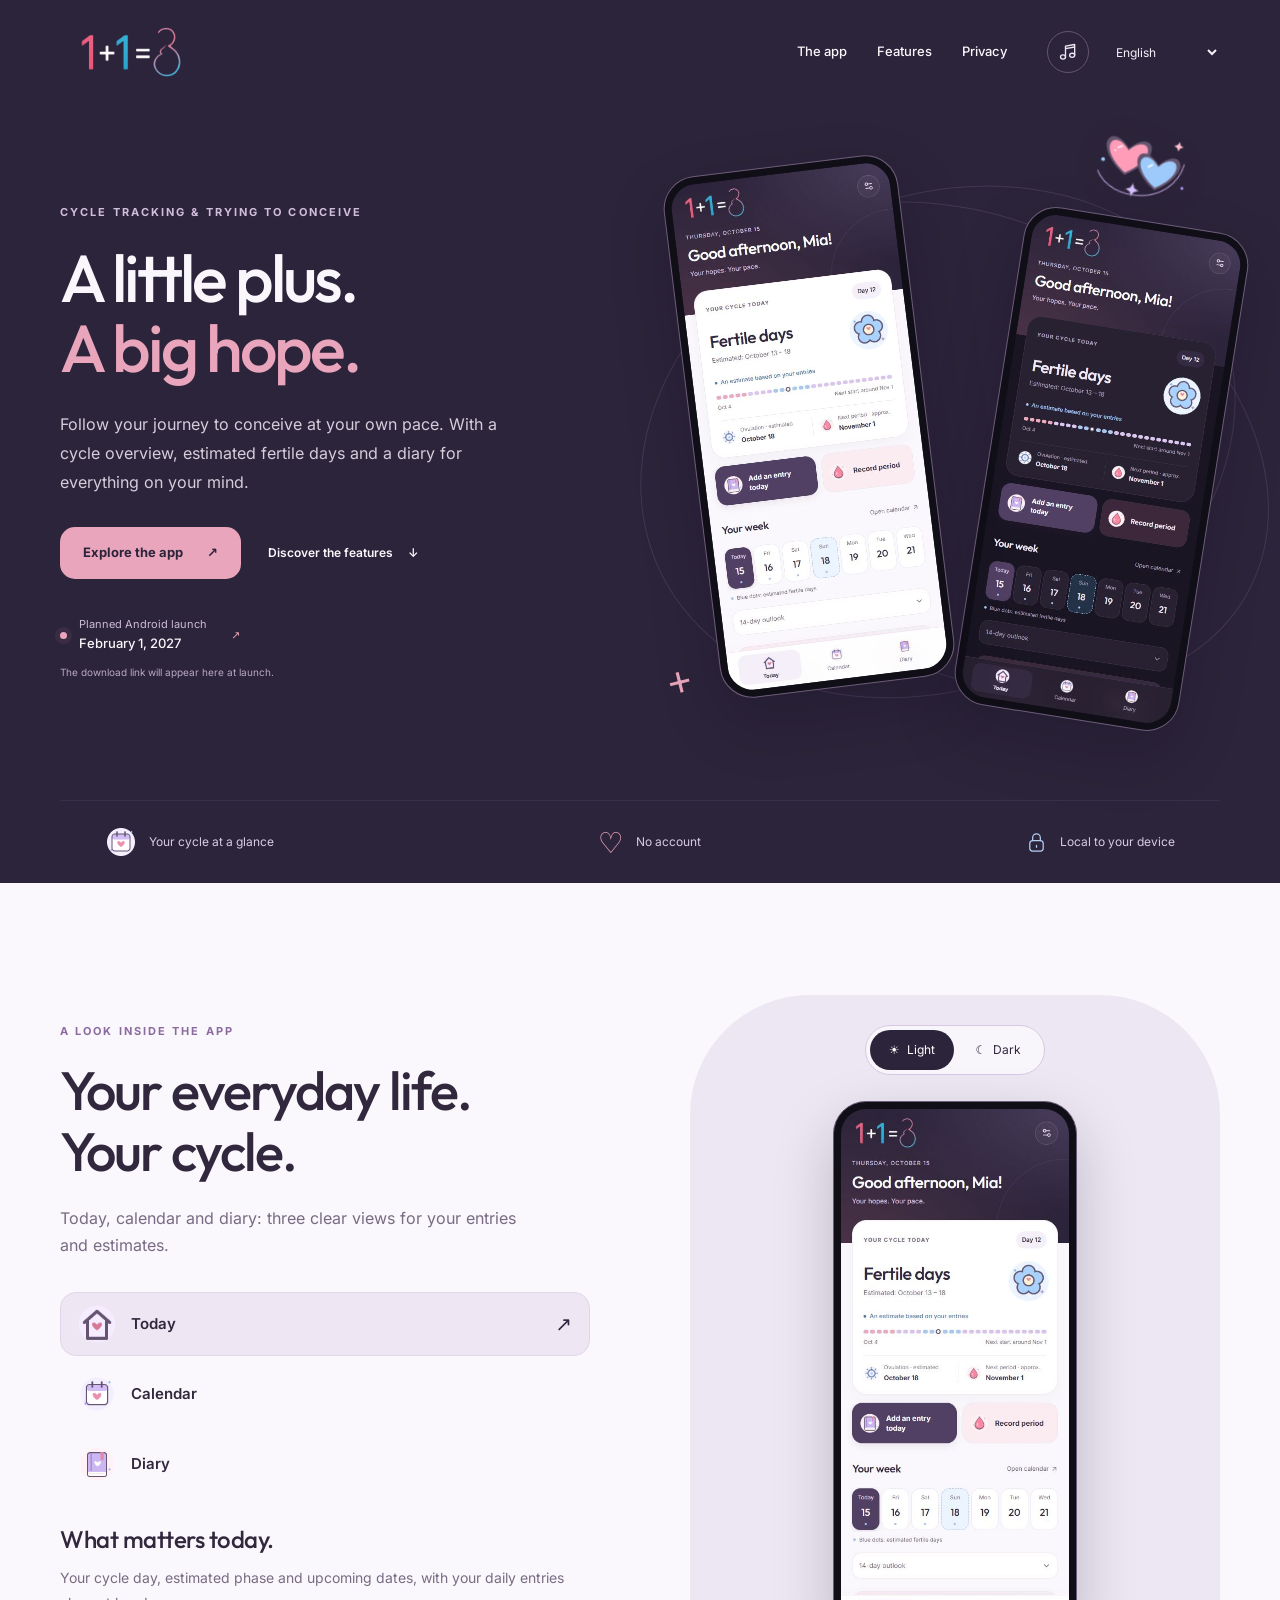
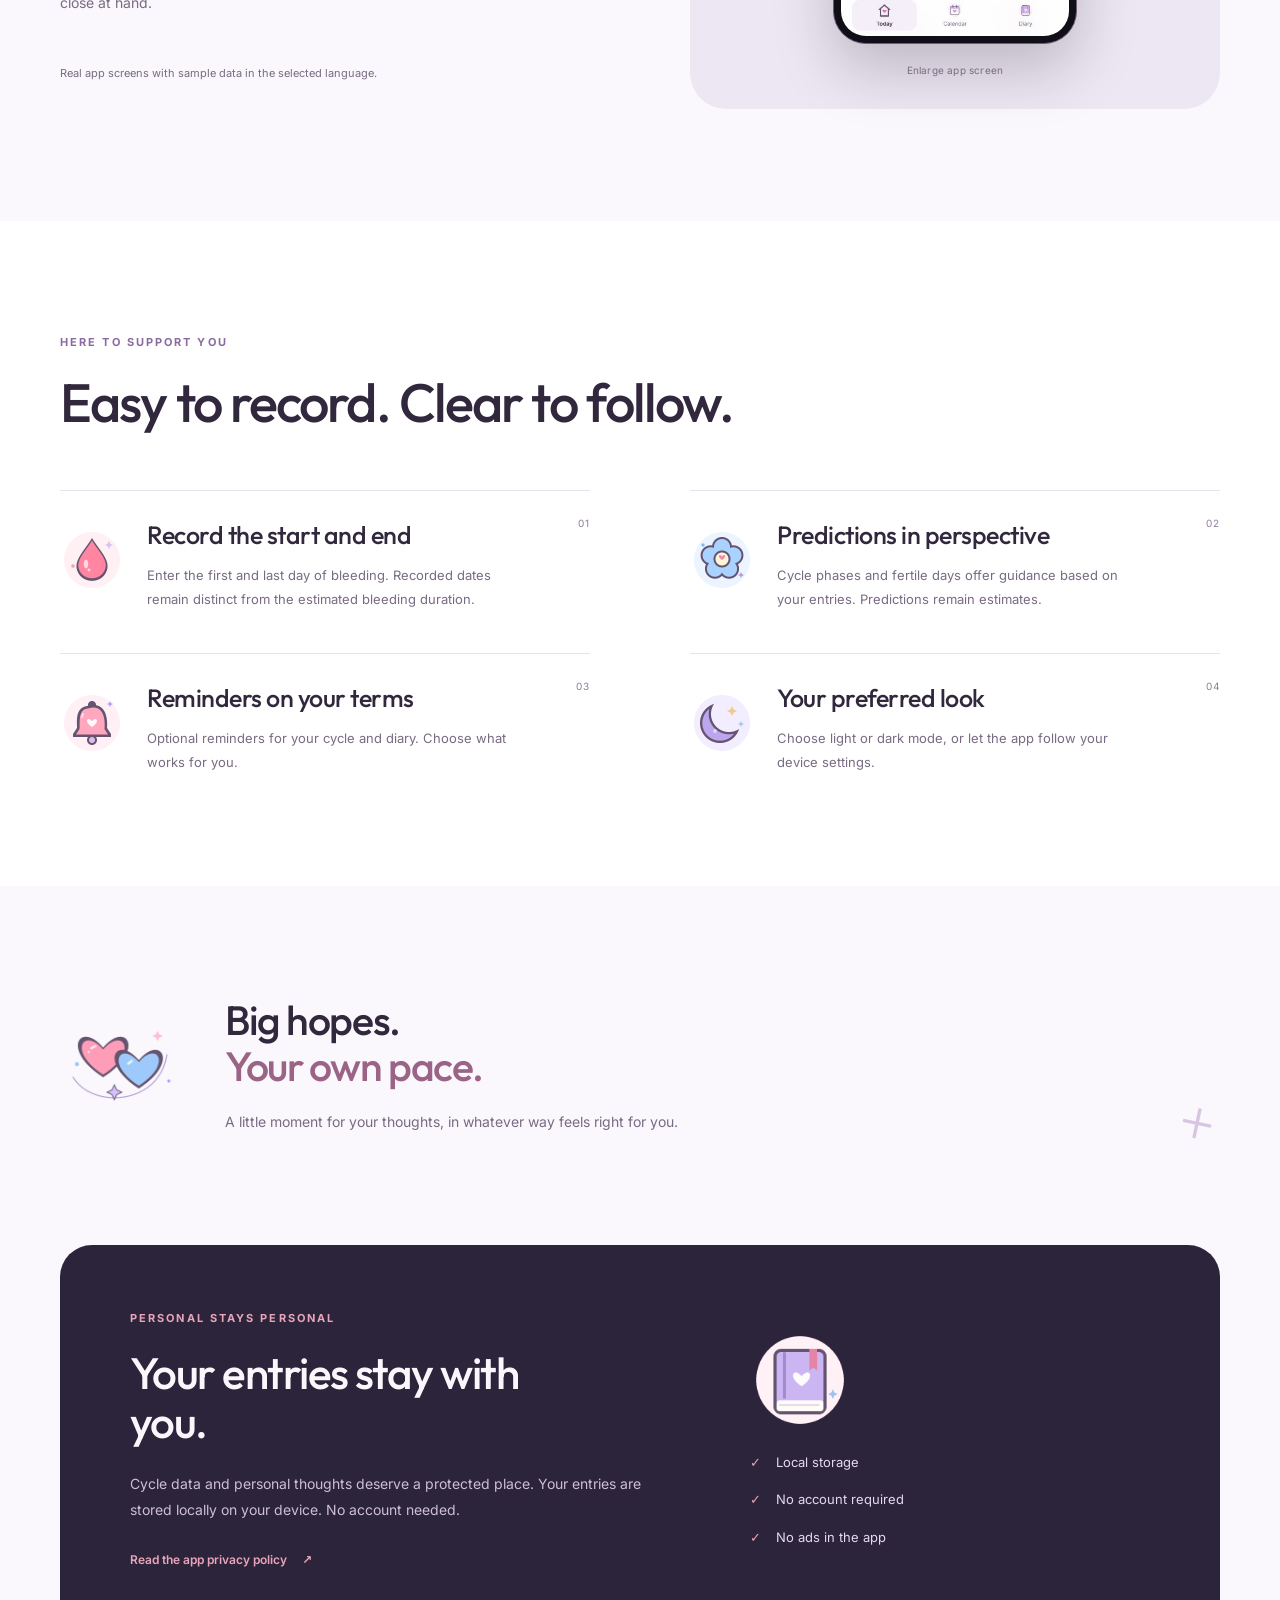
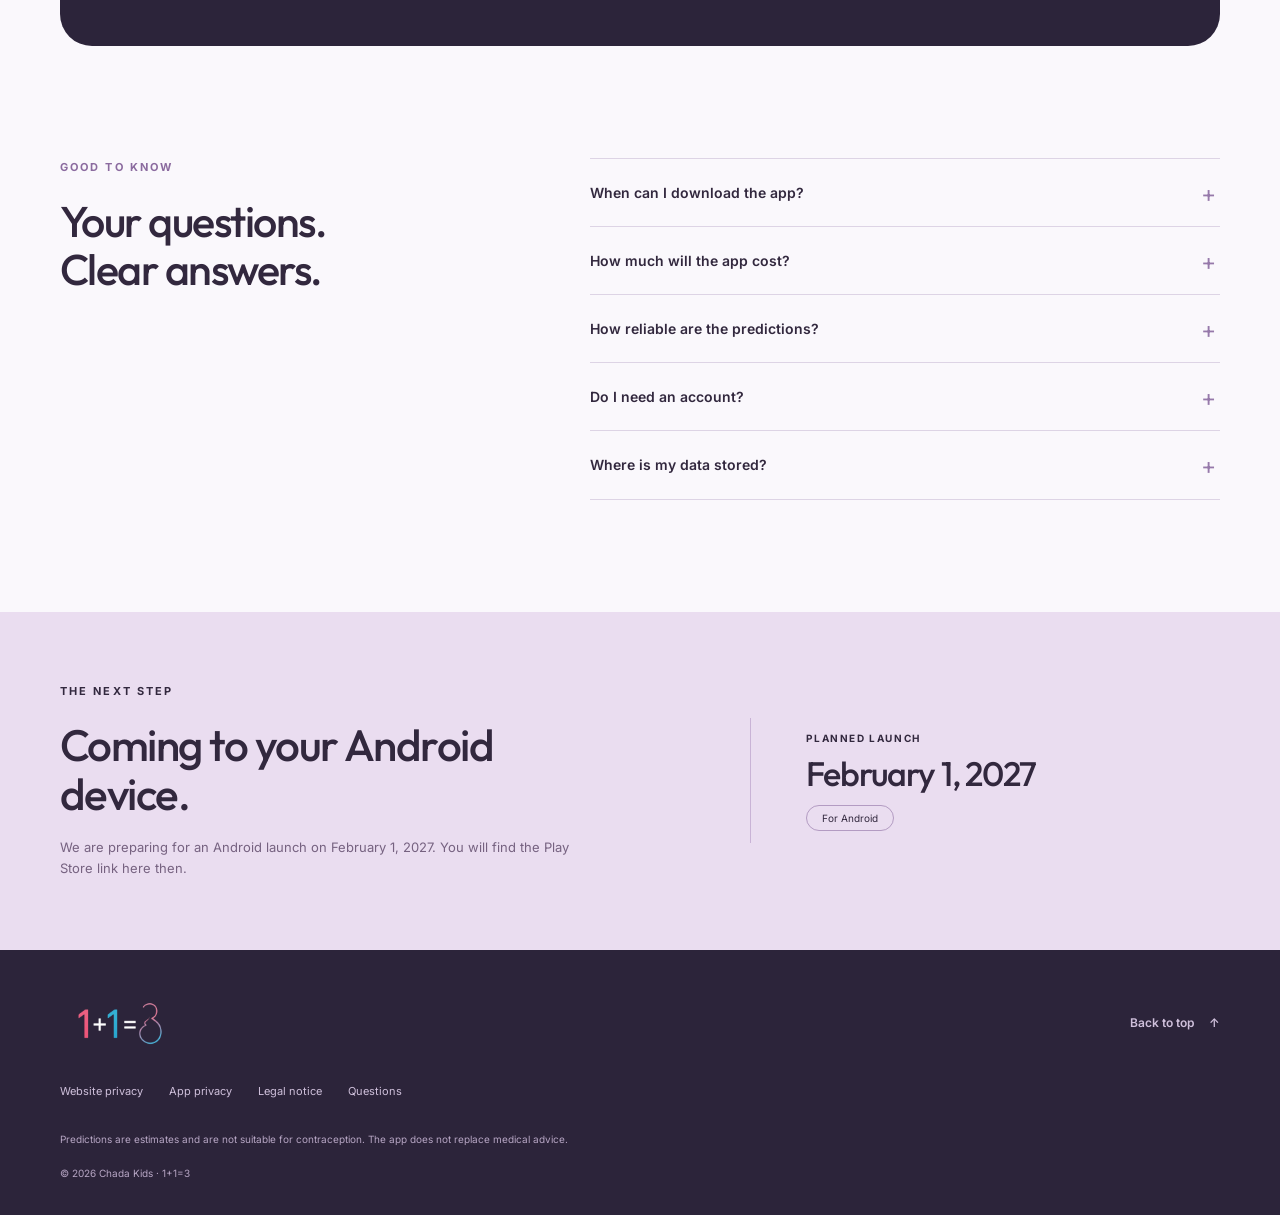
==== commit 8e7da490: "Add Thai and localized app screenshots in eight languages" ====
--- a/index.html
+++ b/index.html
@@ -9,7 +9,8 @@
   <meta property="og:type" content="website"><meta property="og:url" content="https://chada-kids.de/"><meta property="og:image" content="https://chada-kids.de/assets/logo.png">
   <link rel="canonical" href="https://chada-kids.de/"><link rel="icon" href="assets/icons/zwei-herzen.png" type="image/png">
   <link rel="preload" href="assets/fonts/outfit.woff2" as="font" type="font/woff2" crossorigin><link rel="stylesheet" href="assets/site.css">
-  <script src="assets/site-copy.js" defer></script><script src="assets/site.js" defer></script>
+  <link rel="stylesheet" href="assets/thai.css">
+  <script src="assets/language.js" defer></script><script src="assets/site-copy.js" defer></script><script src="assets/site.js" defer></script>
 </head>
 <body id="top">
 <a class="skip-link" href="#main" data-i18n="skipContent">Zum Inhalt springen</a>
@@ -19,7 +20,7 @@
   <div class="header-tools">
     <button id="audio-button" class="audio-button" type="button" aria-pressed="false" aria-label="Musik abspielen" data-i18n-aria="musicPlay"><svg viewBox="0 0 24 24" aria-hidden="true"><path d="M9 18V5l11-2v13M9 8l11-2"/><ellipse cx="6" cy="18" rx="3" ry="2.5"/><ellipse cx="17" cy="16" rx="3" ry="2.5"/></svg></button>
     <label class="sr-only" for="language-select" data-i18n="languageLabel">Sprache wählen</label>
-    <select id="language-select"><option value="de">Deutsch</option><option value="en">English</option><option value="es">Español</option><option value="fr">Français</option><option value="it">Italiano</option><option value="pt-PT">Português · PT</option><option value="pt-BR">Português · BR</option></select>
+    <select id="language-select"><option value="de">Deutsch</option><option value="en">English</option><option value="es">Español</option><option value="fr">Français</option><option value="it">Italiano</option><option value="pt-PT">Português · PT</option><option value="pt-BR">Português · BR</option><option value="th">ไทย</option></select>
   </div>
 </div></header>
 <main id="main">
@@ -36,8 +37,8 @@
     <div class="hero-art">
       <div class="orbit orbit-one" aria-hidden="true"></div><div class="orbit orbit-two" aria-hidden="true"></div>
       <img class="hero-hearts" src="assets/icons/zwei-herzen.png" width="160" height="160" alt="">
-      <div class="phone phone-back"><img src="assets/screenshots/today-dark.jpg" width="415" height="960" alt="Startseite der App im dunklen Design" data-i18n-alt="altTodayDark"></div>
-      <button class="phone phone-front" type="button" data-screenshot="today-light" aria-label="Screenshot vergrößern" data-i18n-aria="screenshotExpand"><img src="assets/screenshots/today-light.jpg" width="415" height="960" alt="Startseite der App im hellen Design" data-i18n-alt="altTodayLight" fetchpriority="high"></button>
+      <div class="phone phone-back"><img src="assets/screenshots/de/today-dark.jpg" width="415" height="960" alt="Startseite der App im dunklen Design" data-i18n-alt="altTodayDark" data-screenshot-image="today-dark"></div>
+      <button class="phone phone-front" type="button" data-screenshot="today-light" aria-label="Screenshot vergrößern" data-i18n-aria="screenshotExpand"><img src="assets/screenshots/de/today-light.jpg" width="415" height="960" alt="Startseite der App im hellen Design" data-i18n-alt="altTodayLight" data-screenshot-image="today-light" fetchpriority="high"></button>
       <span class="art-spark" aria-hidden="true">+</span>
     </div>
   </section>
@@ -51,11 +52,11 @@
       <button id="tab-diary" role="tab" aria-selected="false" aria-controls="app-preview" tabindex="-1" data-view="diary"><img src="assets/icons/journal.png" width="38" height="38" alt=""><span data-i18n="tabDiary">Tagebuch</span><span aria-hidden="true">↗</span></button>
     </div>
     <div class="view-explanation" aria-live="polite"><h3 id="view-title">Das Wesentliche für heute.</h3><p id="view-description">Zyklustag, geschätzte Phase und kommende Termine – mit deinen täglichen Einträgen direkt zur Hand.</p></div>
-    <p class="screenshot-note" data-i18n="screenshotNote">Echte App-Ansichten mit Beispieldaten. Die Screenshots zeigen die deutsche Version.</p>
+    <p class="screenshot-note" data-i18n="screenshotNote">Echte App-Ansichten mit Beispieldaten in der gewählten Sprache.</p>
   </div>
   <div id="app-preview" class="preview-stage" role="tabpanel" aria-labelledby="tab-today" tabindex="0">
     <div class="theme-switch"><button type="button" data-theme="light" aria-pressed="true"><span aria-hidden="true">☀</span><span data-i18n="themeLight">Hell</span></button><button type="button" data-theme="dark" aria-pressed="false"><span aria-hidden="true">☾</span><span data-i18n="themeDark">Dunkel</span></button></div>
-    <button id="preview-button" class="phone gallery-phone" type="button" data-screenshot="today-light" aria-label="Screenshot vergrößern" data-i18n-aria="screenshotExpand"><img id="preview-image" src="assets/screenshots/today-light.jpg" width="415" height="960" alt="Startseite der App im hellen Design" loading="lazy"></button>
+    <button id="preview-button" class="phone gallery-phone" type="button" data-screenshot="today-light" aria-label="Screenshot vergrößern" data-i18n-aria="screenshotExpand"><img id="preview-image" src="assets/screenshots/de/today-light.jpg" width="415" height="960" alt="Startseite der App im hellen Design" loading="lazy"></button>
     <span class="preview-caption" data-i18n="screenshotExpand">App-Ansicht vergrößern</span>
   </div>
 </section>
@@ -81,5 +82,5 @@
 </main>
 <footer class="site-footer"><div class="wrap"><div class="footer-top"><a class="brand" href="#top" aria-label="1+1=3"><img src="assets/logo.png" width="1376" height="768" alt="1+1=3" loading="lazy"></a><a class="text-link" href="#top"><span data-i18n="backToTop">Nach oben</span><span aria-hidden="true">↑</span></a></div><nav class="legal-links"><a href="privacy.html?lang=de" data-legal="privacy.html" data-i18n="footerWebsitePrivacy">Website-Datenschutz</a><a href="app-privacy.html?lang=de" data-legal="app-privacy.html" data-i18n="footerAppPrivacy">App-Datenschutz</a><a href="imprint.html?lang=de" data-legal="imprint.html" data-i18n="footerImprint">Impressum</a><a href="#faq" data-i18n="navFaq">Fragen</a></nav><p class="medical-note" data-i18n="footerMedical">Vorhersagen sind Schätzungen und nicht zur Verhütung geeignet. Die App ersetzt keine medizinische Beratung.</p><p class="copyright" data-i18n="footerCopyright">© 2026 Chada Kids · 1+1=3</p></div></footer>
 <audio id="brand-audio" src="1+1=3Mainsong.mp3" preload="none" loop></audio><p id="audio-status" class="audio-status" role="status"></p>
-<dialog id="screenshot-dialog" aria-labelledby="screenshot-caption"><button id="screenshot-close" class="dialog-close" type="button" aria-label="Schließen" data-i18n-aria="screenshotClose">×</button><img id="lightbox-image" src="assets/screenshots/today-light.jpg" width="415" height="960" alt=""><p id="screenshot-caption" data-i18n="screenshotNote">Echte App-Ansichten mit Beispieldaten. Die Screenshots zeigen die deutsche Version.</p></dialog>
+<dialog id="screenshot-dialog" aria-labelledby="screenshot-caption"><button id="screenshot-close" class="dialog-close" type="button" aria-label="Schließen" data-i18n-aria="screenshotClose">×</button><img id="lightbox-image" src="assets/screenshots/de/today-light.jpg" width="415" height="960" alt=""><p id="screenshot-caption" data-i18n="screenshotNote">Echte App-Ansichten mit Beispieldaten in der gewählten Sprache.</p></dialog>
 </body></html>
--- a/assets/thai.css
+++ b/assets/thai.css
@@ -0,0 +1,15 @@
+@font-face{font-family:'Noto Sans Thai';src:url('fonts/noto-sans-thai.woff2') format('woff2');font-style:normal;font-weight:100 900;font-display:swap;unicode-range:U+02D7,U+0303,U+0331,U+0E01-0E5B,U+200C-200D,U+25CC}
+@font-face{font-family:'Noto Sans Thai Looped';src:url('fonts/noto-sans-thai-looped.woff2') format('woff2');font-style:normal;font-weight:100 900;font-display:swap;unicode-range:U+02D7,U+0303,U+0331,U+0E01-0E5B,U+200C-200D,U+25CC}
+html:lang(th),html:lang(th) body,html:lang(th) button,html:lang(th) select{font-family:'Noto Sans Thai Looped',Inter,system-ui,sans-serif}
+html:lang(th) *{letter-spacing:normal!important;text-transform:none}
+html:lang(th) h1,html:lang(th) h2,html:lang(th) h3,html:lang(th) .launch-ticket strong{font-family:'Noto Sans Thai',Outfit,system-ui,sans-serif;line-height:1.45;word-break:normal;overflow-wrap:break-word;hyphens:none}
+html:lang(th) p{line-height:1.85}
+html:lang(th) .hero h1{font-size:clamp(43px,4.6vw,61px);line-height:1.35}
+html:lang(th) .eyebrow{font-size:12px;line-height:1.8}
+html:lang(th) .hero-description{font-size:15px}
+html:lang(th) .feature h3{font-size:24px}
+html:lang(th) .view-tabs button{line-height:1.7}
+html:lang(th) .launch-ticket strong{font-size:30px}
+html:lang(th) .legal-content{line-height:1.9;word-break:normal;overflow-wrap:break-word}
+html:lang(th) .legal-content h1,html:lang(th) .legal-content h2,html:lang(th) .legal-content h3{line-height:1.55}
+@media(max-width:600px){html:lang(th) .hero h1{font-size:clamp(35px,9.8vw,51px)}html:lang(th) .hero-description{font-size:14px}html:lang(th) .eyebrow{font-size:11px}html:lang(th) .view-tabs button{font-size:11px}html:lang(th) .app-copy h2,html:lang(th) .section-heading h2,html:lang(th) .launch-inner h2{font-size:37px}html:lang(th) .privacy-section h2,html:lang(th) .faq-section h2{font-size:35px}}
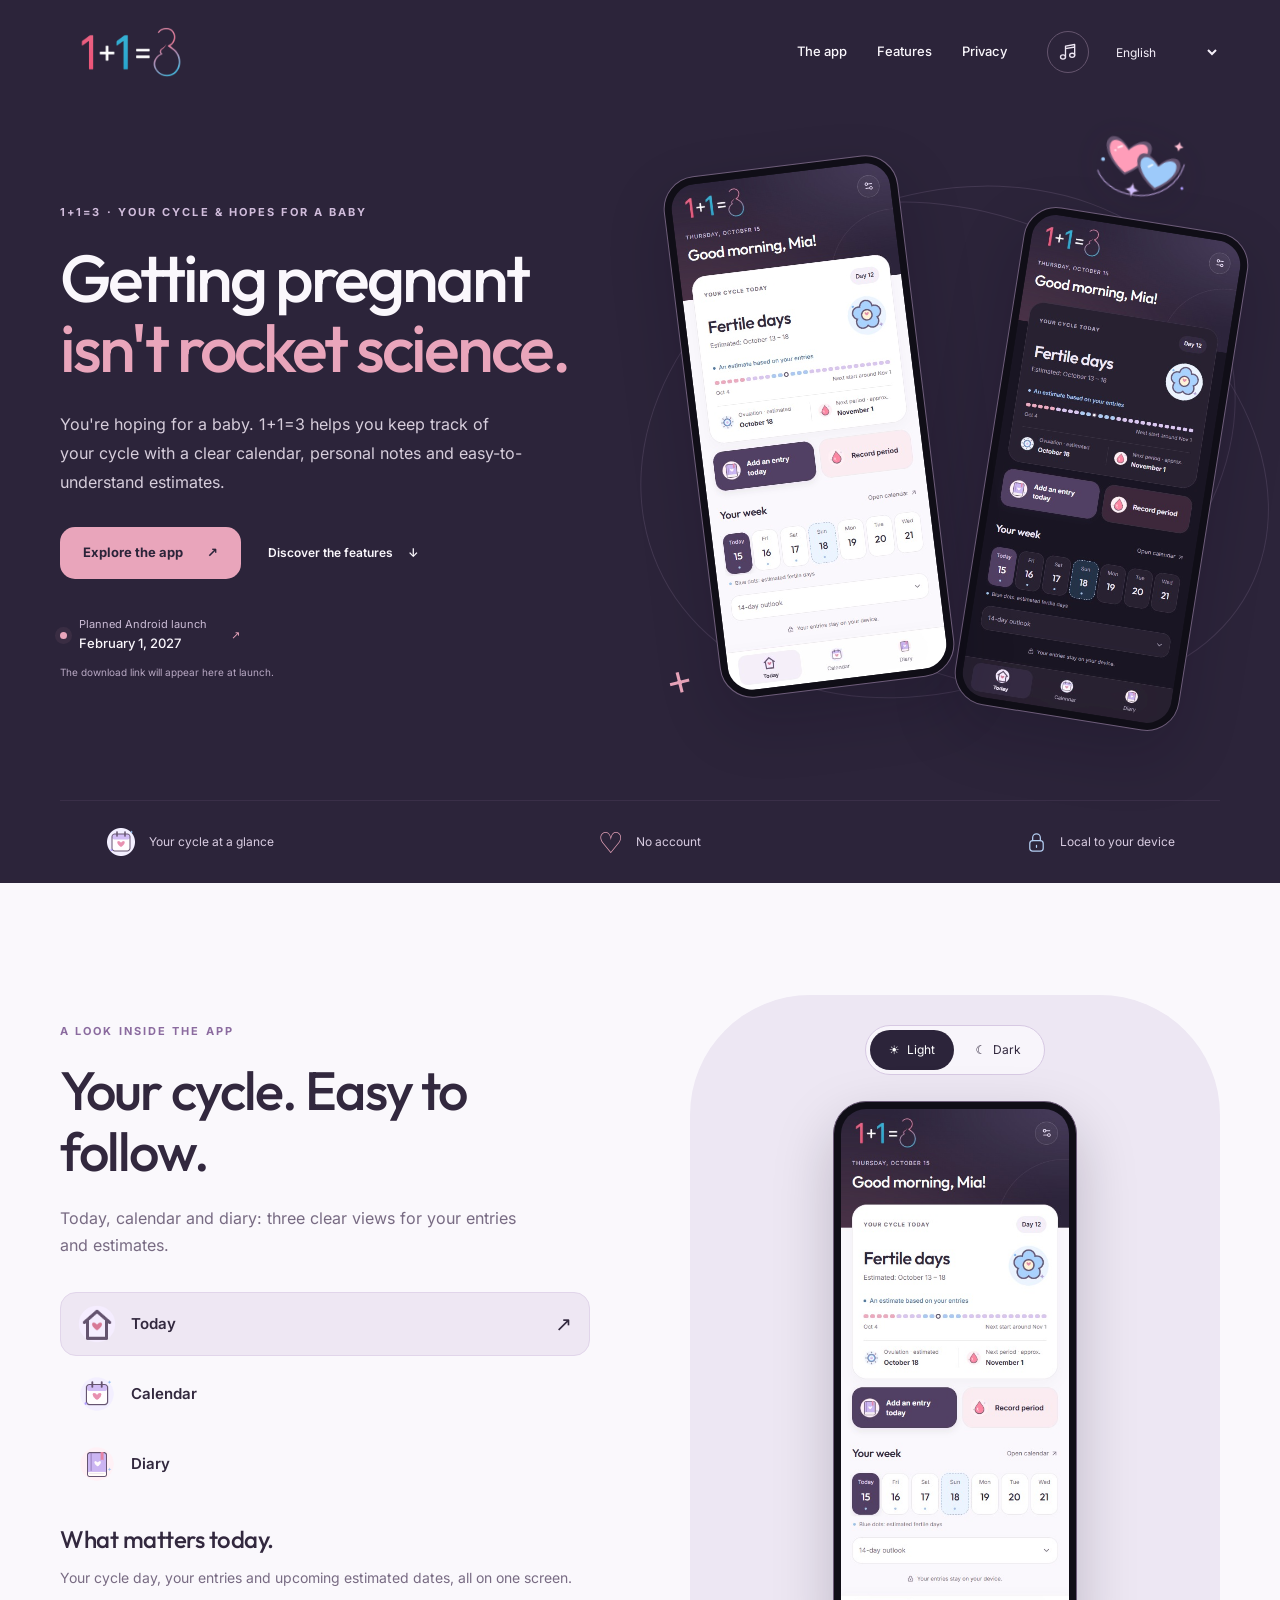
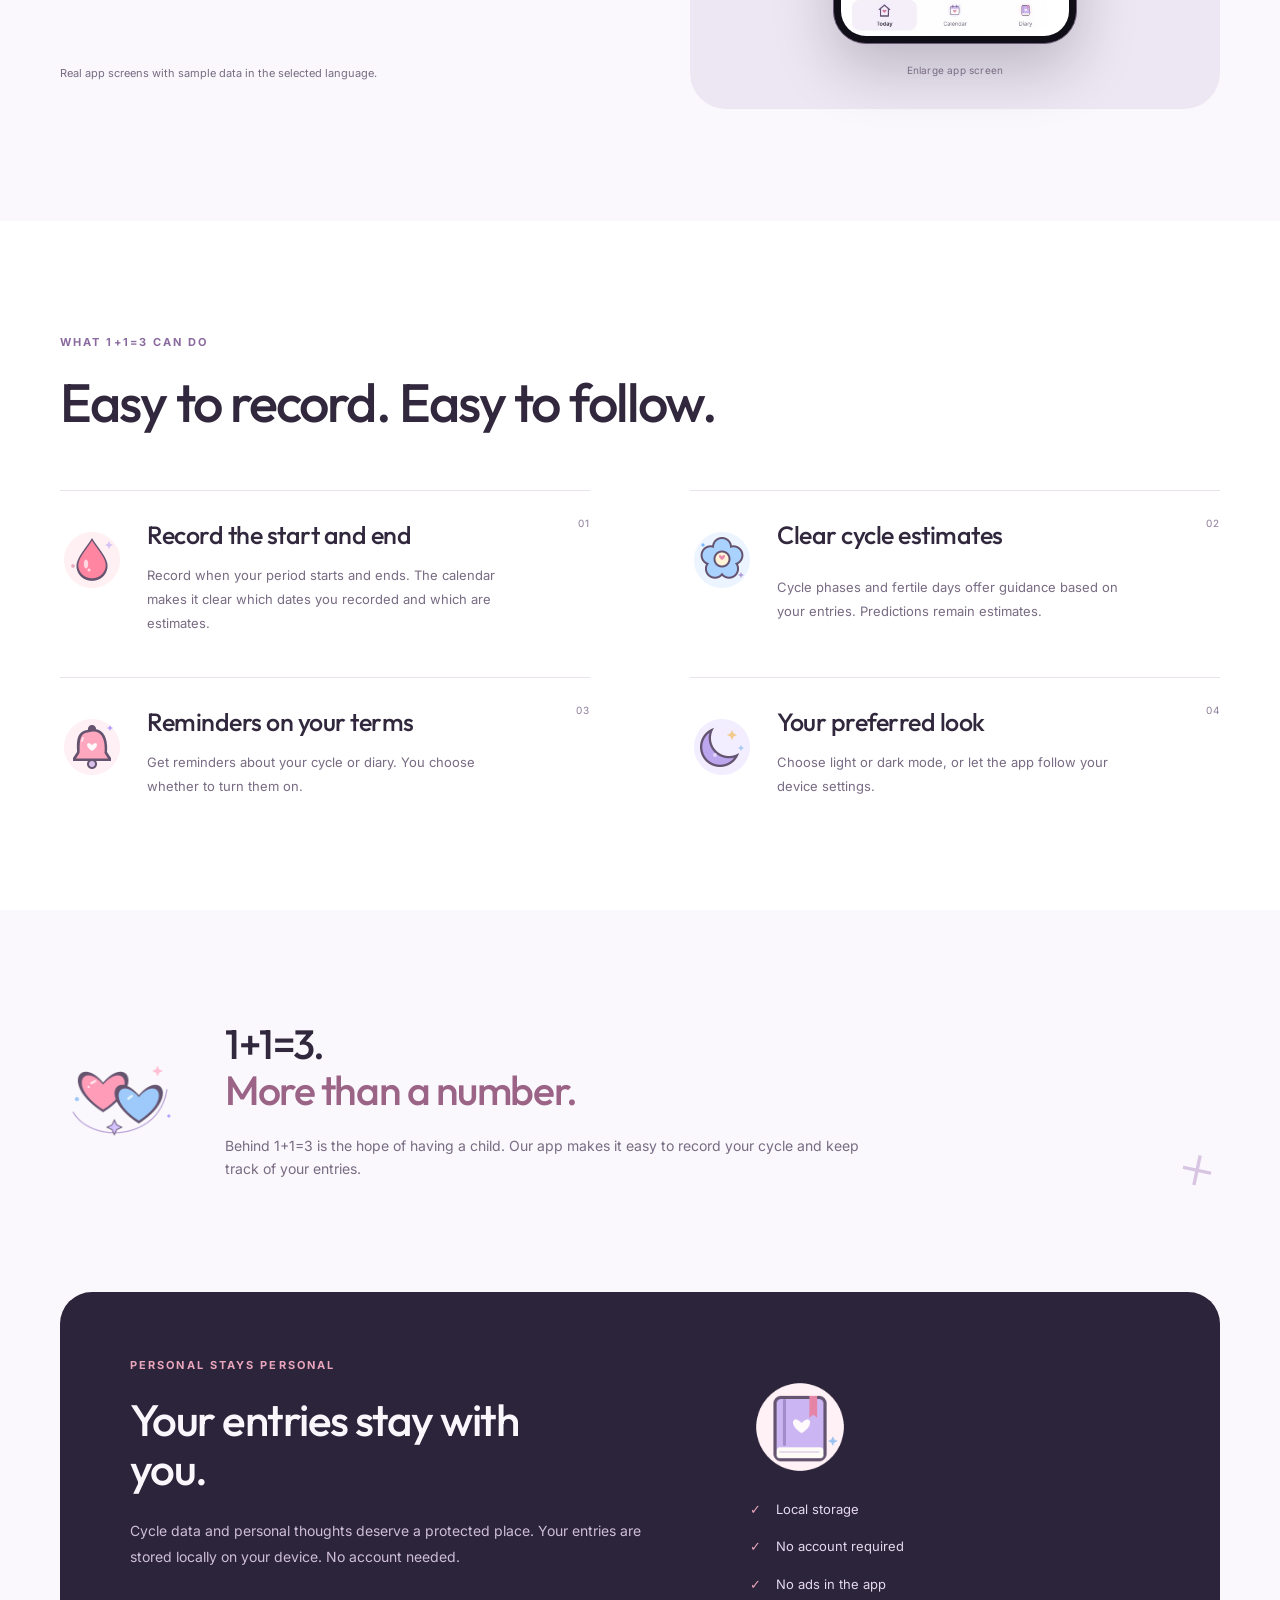
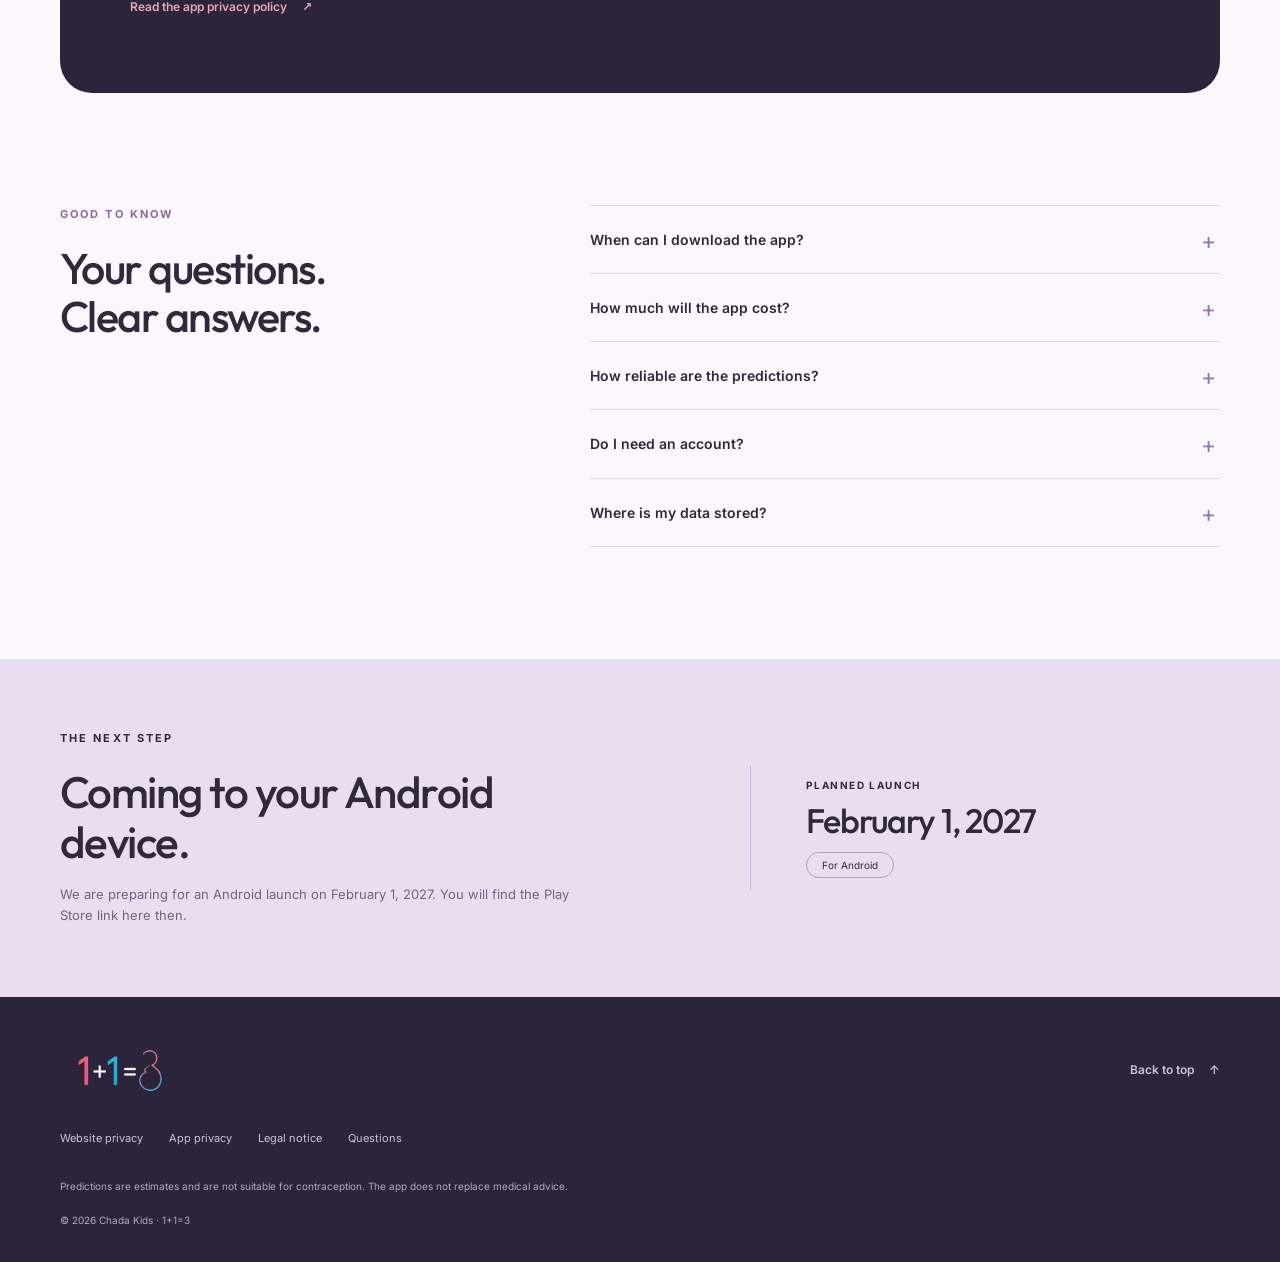
==== commit e0b528eb: "Restore the original brand slogan and refresh localized app screenshots" ====
--- a/index.html
+++ b/index.html
@@ -2,15 +2,15 @@
 <html lang="de">
 <head>
   <meta charset="utf-8"><meta name="viewport" content="width=device-width, initial-scale=1">
-  <title>1+1=3 – Dein Zyklus. Dein Kinderwunsch.</title>
-  <meta name="description" content="1+1=3 begleitet deinen Kinderwunsch mit Zyklusübersicht, geschätzten fruchtbaren Tagen und Tagebuch. Lokal, ohne Konto. Android-Start geplant am 1. Februar 2027.">
+  <title>1+1=3: Schwanger werden ist keine Wissenschaft</title>
+  <meta name="description" content="Schwanger werden ist keine Wissenschaft. 1+1=3 macht deinen Zyklus übersichtlich: Kalender, Tagebuch und verständliche Schätzungen. Android-Start geplant am 1. Februar 2027.">
   <meta name="theme-color" content="#2c243a">
-  <meta property="og:title" content="1+1=3 – Dein Zyklus. Dein Kinderwunsch."><meta property="og:description" content="1+1=3 begleitet deinen Kinderwunsch mit Zyklusübersicht, geschätzten fruchtbaren Tagen und Tagebuch. Lokal, ohne Konto. Android-Start geplant am 1. Februar 2027.">
+  <meta property="og:title" content="1+1=3: Schwanger werden ist keine Wissenschaft"><meta property="og:description" content="Schwanger werden ist keine Wissenschaft. 1+1=3 macht deinen Zyklus übersichtlich: Kalender, Tagebuch und verständliche Schätzungen. Android-Start geplant am 1. Februar 2027.">
   <meta property="og:type" content="website"><meta property="og:url" content="https://chada-kids.de/"><meta property="og:image" content="https://chada-kids.de/assets/logo.png">
   <link rel="canonical" href="https://chada-kids.de/"><link rel="icon" href="assets/icons/zwei-herzen.png" type="image/png">
   <link rel="preload" href="assets/fonts/outfit.woff2" as="font" type="font/woff2" crossorigin><link rel="stylesheet" href="assets/site.css">
   <link rel="stylesheet" href="assets/thai.css">
-  <script src="assets/language.js" defer></script><script src="assets/site-copy.js" defer></script><script src="assets/site.js" defer></script>
+  <script src="assets/language.js" defer></script><script src="assets/site-copy.js?v=20261016-brand" defer></script><script src="assets/site.js?v=20261016-brand" defer></script>
 </head>
 <body id="top">
 <a class="skip-link" href="#main" data-i18n="skipContent">Zum Inhalt springen</a>
@@ -27,9 +27,9 @@
 <div class="opening">
   <section class="hero wrap" aria-labelledby="hero-title">
     <div class="hero-copy">
-      <p class="eyebrow" data-i18n="heroEyebrow">Zyklus &amp; Kinderwunsch</p>
-      <h1 id="hero-title"><span data-i18n="heroTitle">Ein kleines Plus.</span><span class="pink" data-i18n="heroAccent">Ein großer Wunsch.</span></h1>
-      <p class="hero-description" data-i18n="heroDescription">Begleite deinen Kinderwunsch in deinem Tempo. Mit Zyklusübersicht, geschätzten fruchtbaren Tagen und einem Tagebuch für das, was dich bewegt.</p>
+      <p class="eyebrow" data-i18n="heroEyebrow">1+1=3 · Zyklus &amp; Kinderwunsch</p>
+      <h1 id="hero-title"><span data-i18n="heroTitle">Schwanger werden</span><span class="pink" data-i18n="heroAccent">ist keine Wissenschaft.</span></h1>
+      <p class="hero-description" data-i18n="heroDescription">Du wünschst dir ein Kind. Mit einem klaren Kalender, persönlichen Notizen und verständlichen Schätzungen hilft dir 1+1=3, deinen Zyklus im Blick zu behalten.</p>
       <div class="hero-actions"><a class="button primary" href="#app"><span data-i18n="heroPrimary">App ansehen</span><span aria-hidden="true">↗</span></a><a class="text-link" href="#features"><span data-i18n="heroSecondary">Funktionen entdecken</span><span aria-hidden="true">↓</span></a></div>
       <a class="release" href="#launch"><span class="release-dot" aria-hidden="true"></span><span><span data-i18n="releaseLabel">Geplanter Android-Start</span><strong data-i18n="releaseDate">1. Februar 2027</strong></span><span aria-hidden="true">↗</span></a>
       <p class="hero-note" data-i18n="heroNote">Der Download wird zum Start hier verlinkt.</p>
@@ -37,43 +37,43 @@
     <div class="hero-art">
       <div class="orbit orbit-one" aria-hidden="true"></div><div class="orbit orbit-two" aria-hidden="true"></div>
       <img class="hero-hearts" src="assets/icons/zwei-herzen.png" width="160" height="160" alt="">
-      <div class="phone phone-back"><img src="assets/screenshots/de/today-dark.jpg" width="415" height="960" alt="Startseite der App im dunklen Design" data-i18n-alt="altTodayDark" data-screenshot-image="today-dark"></div>
-      <button class="phone phone-front" type="button" data-screenshot="today-light" aria-label="Screenshot vergrößern" data-i18n-aria="screenshotExpand"><img src="assets/screenshots/de/today-light.jpg" width="415" height="960" alt="Startseite der App im hellen Design" data-i18n-alt="altTodayLight" data-screenshot-image="today-light" fetchpriority="high"></button>
+      <div class="phone phone-back"><img src="assets/screenshots/de/today-dark.jpg?v=20261016-clear" width="415" height="960" alt="Startseite der App im dunklen Design" data-i18n-alt="altTodayDark" data-screenshot-image="today-dark"></div>
+      <button class="phone phone-front" type="button" data-screenshot="today-light" aria-label="Screenshot vergrößern" data-i18n-aria="screenshotExpand"><img src="assets/screenshots/de/today-light.jpg?v=20261016-clear" width="415" height="960" alt="Startseite der App im hellen Design" data-i18n-alt="altTodayLight" data-screenshot-image="today-light" fetchpriority="high"></button>
       <span class="art-spark" aria-hidden="true">+</span>
     </div>
   </section>
   <div class="trust-strip wrap"><span><img src="assets/icons/calendar.png" width="32" height="32" alt=""><span data-i18n="trustCycle">Dein Zyklus im Blick</span></span><span><span class="trust-symbol" aria-hidden="true">♡</span><span data-i18n="trustAccount">Ohne Konto</span></span><span><svg viewBox="0 0 24 24" aria-hidden="true"><rect x="5" y="10" width="14" height="11" rx="3"/><path d="M8 10V7a4 4 0 0 1 8 0v3m-4 5v2"/></svg><span data-i18n="trustLocal">Lokal auf deinem Gerät</span></span></div>
 </div>
 <section id="app" class="app-section section wrap" aria-labelledby="app-title">
-  <div class="app-copy"><p class="eyebrow" data-i18n="appEyebrow">Ein Blick in die App</p><h2 id="app-title" data-i18n="appTitle">Dein Alltag. Dein Zyklus.</h2><p class="section-intro" data-i18n="appDescription">Heute, Kalender und Tagebuch: drei klare Ansichten für deine Einträge und Schätzungen.</p>
+  <div class="app-copy"><p class="eyebrow" data-i18n="appEyebrow">Ein Blick in die App</p><h2 id="app-title" data-i18n="appTitle">Dein Zyklus. Einfach im Blick.</h2><p class="section-intro" data-i18n="appDescription">Heute, Kalender und Tagebuch: drei klare Ansichten für deine Einträge und Schätzungen.</p>
     <div id="view-tabs" class="view-tabs" role="tablist" aria-labelledby="app-title">
       <button id="tab-today" role="tab" aria-selected="true" aria-controls="app-preview" data-view="today"><img src="assets/icons/heute.png" width="38" height="38" alt=""><span data-i18n="tabToday">Heute</span><span aria-hidden="true">↗</span></button>
       <button id="tab-calendar" role="tab" aria-selected="false" aria-controls="app-preview" tabindex="-1" data-view="calendar"><img src="assets/icons/calendar.png" width="38" height="38" alt=""><span data-i18n="tabCalendar">Kalender</span><span aria-hidden="true">↗</span></button>
       <button id="tab-diary" role="tab" aria-selected="false" aria-controls="app-preview" tabindex="-1" data-view="diary"><img src="assets/icons/journal.png" width="38" height="38" alt=""><span data-i18n="tabDiary">Tagebuch</span><span aria-hidden="true">↗</span></button>
     </div>
-    <div class="view-explanation" aria-live="polite"><h3 id="view-title">Das Wesentliche für heute.</h3><p id="view-description">Zyklustag, geschätzte Phase und kommende Termine – mit deinen täglichen Einträgen direkt zur Hand.</p></div>
+    <div class="view-explanation" aria-live="polite"><h3 id="view-title">Was heute für dich zählt.</h3><p id="view-description">Dein Zyklustag, deine Einträge und die nächsten geschätzten Termine auf einer Seite.</p></div>
     <p class="screenshot-note" data-i18n="screenshotNote">Echte App-Ansichten mit Beispieldaten in der gewählten Sprache.</p>
   </div>
   <div id="app-preview" class="preview-stage" role="tabpanel" aria-labelledby="tab-today" tabindex="0">
     <div class="theme-switch"><button type="button" data-theme="light" aria-pressed="true"><span aria-hidden="true">☀</span><span data-i18n="themeLight">Hell</span></button><button type="button" data-theme="dark" aria-pressed="false"><span aria-hidden="true">☾</span><span data-i18n="themeDark">Dunkel</span></button></div>
-    <button id="preview-button" class="phone gallery-phone" type="button" data-screenshot="today-light" aria-label="Screenshot vergrößern" data-i18n-aria="screenshotExpand"><img id="preview-image" src="assets/screenshots/de/today-light.jpg" width="415" height="960" alt="Startseite der App im hellen Design" loading="lazy"></button>
+    <button id="preview-button" class="phone gallery-phone" type="button" data-screenshot="today-light" aria-label="Screenshot vergrößern" data-i18n-aria="screenshotExpand"><img id="preview-image" src="assets/screenshots/de/today-light.jpg?v=20261016-clear" width="415" height="960" alt="Startseite der App im hellen Design" loading="lazy"></button>
     <span class="preview-caption" data-i18n="screenshotExpand">App-Ansicht vergrößern</span>
   </div>
 </section>
 <section id="features" class="features-section section" aria-labelledby="features-title"><div class="wrap">
-  <div class="section-heading"><p class="eyebrow" data-i18n="featuresEyebrow">Was dich begleitet</p><h2 id="features-title" data-i18n="featuresTitle">Einfach festhalten. Besser überblicken.</h2></div>
+  <div class="section-heading"><p class="eyebrow" data-i18n="featuresEyebrow">Das kann 1+1=3</p><h2 id="features-title" data-i18n="featuresTitle">Einfach eintragen. Den Überblick behalten.</h2></div>
   <div class="feature-grid">
-    <article class="feature"><span class="feature-number">01</span><img src="assets/icons/period.png" width="64" height="64" alt="" loading="lazy"><h3 data-i18n="featurePeriodTitle">Beginn und Ende erfassen</h3><p data-i18n="featurePeriodDescription">Trage den ersten und letzten Blutungstag ein. Erfasste Daten und geschätzte Blutungsdauer bleiben unterscheidbar.</p></article>
-    <article class="feature"><span class="feature-number">02</span><img src="assets/icons/fertile.png" width="64" height="64" alt="" loading="lazy"><h3 data-i18n="featureForecastTitle">Vorhersagen mit Augenmaß</h3><p data-i18n="featureForecastDescription">Zyklusphasen und fruchtbare Tage als Orientierung aus deinen Einträgen. Vorhersagen bleiben Schätzungen.</p></article>
-    <article class="feature"><span class="feature-number">03</span><img src="assets/icons/bell.png" width="64" height="64" alt="" loading="lazy"><h3 data-i18n="featureReminderTitle">Erinnerungen nach Wunsch</h3><p data-i18n="featureReminderDescription">Optionale Erinnerungen für deinen Zyklus und dein Tagebuch. Du entscheidest, was dich begleiten soll.</p></article>
+    <article class="feature"><span class="feature-number">01</span><img src="assets/icons/period.png" width="64" height="64" alt="" loading="lazy"><h3 data-i18n="featurePeriodTitle">Beginn und Ende erfassen</h3><p data-i18n="featurePeriodDescription">Halte fest, wann deine Periode beginnt und endet. Im Kalender erkennst du den Unterschied zwischen deinen Einträgen und den Schätzungen der App.</p></article>
+    <article class="feature"><span class="feature-number">02</span><img src="assets/icons/fertile.png" width="64" height="64" alt="" loading="lazy"><h3 data-i18n="featureForecastTitle">Verständliche Schätzungen</h3><p data-i18n="featureForecastDescription">Zyklusphasen und fruchtbare Tage als Orientierung aus deinen Einträgen. Vorhersagen bleiben Schätzungen.</p></article>
+    <article class="feature"><span class="feature-number">03</span><img src="assets/icons/bell.png" width="64" height="64" alt="" loading="lazy"><h3 data-i18n="featureReminderTitle">Erinnerungen nach Wunsch</h3><p data-i18n="featureReminderDescription">Lass dich an deinen Zyklus oder dein Tagebuch erinnern. Du entscheidest, ob du Erinnerungen möchtest.</p></article>
     <article class="feature"><span class="feature-number">04</span><img src="assets/icons/rest.png" width="64" height="64" alt="" loading="lazy"><h3 data-i18n="featureThemeTitle">Dein bevorzugtes Design</h3><p data-i18n="featureThemeDescription">Wähle Hell oder Dunkel oder lass die App der Einstellung deines Geräts folgen.</p></article>
   </div>
 </div></section>
-<section class="wish-section section wrap"><img src="assets/icons/zwei-herzen.png" width="160" height="160" alt="" loading="lazy"><div><h2><span data-i18n="wishTitle">Große Wünsche.</span><span data-i18n="wishAccent">Dein eigenes Tempo.</span></h2><p data-i18n="wishDescription">Ein kleiner Moment für deine Gedanken – so, wie es sich für dich richtig anfühlt.</p></div><span class="wish-plus" aria-hidden="true">+</span></section>
+<section class="wish-section section wrap"><img src="assets/icons/zwei-herzen.png" width="160" height="160" alt="" loading="lazy"><div><h2><span data-i18n="wishTitle">1+1=3.</span><span data-i18n="wishAccent">Mehr als eine Zahl.</span></h2><p data-i18n="wishDescription">Hinter 1+1=3 steht der Wunsch nach einem Kind. Unsere App macht es einfach, deinen Zyklus festzuhalten und den Überblick zu behalten.</p></div><span class="wish-plus" aria-hidden="true">+</span></section>
 <section id="privacy" class="privacy-section wrap" aria-labelledby="privacy-title"><div class="privacy-copy"><p class="eyebrow" data-i18n="privacyEyebrow">Persönlich bleibt persönlich</p><h2 id="privacy-title" data-i18n="privacyTitle">Deine Einträge bleiben bei dir.</h2><p data-i18n="privacyDescription">Zyklusdaten und persönliche Gedanken verdienen einen geschützten Platz. Deine Einträge werden lokal auf deinem Gerät gespeichert. Du brauchst kein Konto.</p><a class="text-link" href="app-privacy.html?lang=de" data-legal="app-privacy.html"><span data-i18n="privacyLink">App-Datenschutz lesen</span><span aria-hidden="true">↗</span></a></div><div class="privacy-details"><img src="assets/icons/journal.png" width="100" height="100" alt="" loading="lazy"><ul><li data-i18n="privacyLocal">Lokale Speicherung</li><li data-i18n="privacyAccount">Kein Konto erforderlich</li><li data-i18n="privacyAds">Keine Werbung in der App</li></ul></div></section>
 <section id="faq" class="faq-section section wrap" aria-labelledby="faq-title"><div><p class="eyebrow" data-i18n="faqEyebrow">Gut zu wissen</p><h2 id="faq-title" data-i18n="faqTitle">Deine Fragen. Klare Antworten.</h2></div><div class="faq-list">
   <details><summary data-i18n="faqLaunchQuestion">Wann kann ich die App herunterladen?</summary><p data-i18n="faqLaunchAnswer">Der Android-Start ist für den 1. Februar 2027 geplant. Sobald die App im Play Store verfügbar ist, findest du den Downloadlink hier.</p></details>
-  <details><summary data-i18n="faqCostQuestion">Was wird die App kosten?</summary><p data-i18n="faqCostAnswer">Eine 7-tägige Premium-Testphase ist vorgesehen. Die endgültigen Preise und Konditionen veröffentlichen wir vor dem Start.</p></details>
+  <details><summary data-i18n="faqCostQuestion">Was wird die App kosten?</summary><p data-i18n="faqCostAnswer">Du kannst die App 14 Tage kostenlos testen. Danach ist für die weitere Nutzung ein Kauf erforderlich. Die endgültigen Preise und Konditionen veröffentlichen wir vor dem Start.</p></details>
   <details><summary data-i18n="faqPredictionQuestion">Wie verlässlich sind die Vorhersagen?</summary><p data-i18n="faqPredictionAnswer">Die App schätzt Termine aus deinen Zykluseinträgen. Ein Zyklus kann sich verändern; ein berechneter Eisprung ist keine Bestätigung. Die Vorhersagen sind nicht zur Verhütung geeignet.</p></details>
   <details><summary data-i18n="faqAccountQuestion">Brauche ich ein Konto?</summary><p data-i18n="faqAccountAnswer">Nein. Du kannst die App ohne Benutzerkonto nutzen. Deine Einträge bleiben auf deinem Gerät.</p></details>
   <details><summary data-i18n="faqDataQuestion">Wo werden meine Daten gespeichert?</summary><p data-i18n="faqDataAnswer">Deine Einträge werden lokal auf deinem Gerät gespeichert. Du brauchst kein Konto und verwaltest deine Daten direkt in der App. Über Export und Import kannst du deine Einträge sichern und wiederherstellen. Bewahre exportierte Dateien selbst sicher auf.</p></details>
@@ -82,5 +82,5 @@
 </main>
 <footer class="site-footer"><div class="wrap"><div class="footer-top"><a class="brand" href="#top" aria-label="1+1=3"><img src="assets/logo.png" width="1376" height="768" alt="1+1=3" loading="lazy"></a><a class="text-link" href="#top"><span data-i18n="backToTop">Nach oben</span><span aria-hidden="true">↑</span></a></div><nav class="legal-links"><a href="privacy.html?lang=de" data-legal="privacy.html" data-i18n="footerWebsitePrivacy">Website-Datenschutz</a><a href="app-privacy.html?lang=de" data-legal="app-privacy.html" data-i18n="footerAppPrivacy">App-Datenschutz</a><a href="imprint.html?lang=de" data-legal="imprint.html" data-i18n="footerImprint">Impressum</a><a href="#faq" data-i18n="navFaq">Fragen</a></nav><p class="medical-note" data-i18n="footerMedical">Vorhersagen sind Schätzungen und nicht zur Verhütung geeignet. Die App ersetzt keine medizinische Beratung.</p><p class="copyright" data-i18n="footerCopyright">© 2026 Chada Kids · 1+1=3</p></div></footer>
 <audio id="brand-audio" src="1+1=3Mainsong.mp3" preload="none" loop></audio><p id="audio-status" class="audio-status" role="status"></p>
-<dialog id="screenshot-dialog" aria-labelledby="screenshot-caption"><button id="screenshot-close" class="dialog-close" type="button" aria-label="Schließen" data-i18n-aria="screenshotClose">×</button><img id="lightbox-image" src="assets/screenshots/de/today-light.jpg" width="415" height="960" alt=""><p id="screenshot-caption" data-i18n="screenshotNote">Echte App-Ansichten mit Beispieldaten in der gewählten Sprache.</p></dialog>
+<dialog id="screenshot-dialog" aria-labelledby="screenshot-caption"><button id="screenshot-close" class="dialog-close" type="button" aria-label="Schließen" data-i18n-aria="screenshotClose">×</button><img id="lightbox-image" src="assets/screenshots/de/today-light.jpg?v=20261016-clear" width="415" height="960" alt=""><p id="screenshot-caption" data-i18n="screenshotNote">Echte App-Ansichten mit Beispieldaten in der gewählten Sprache.</p></dialog>
 </body></html>
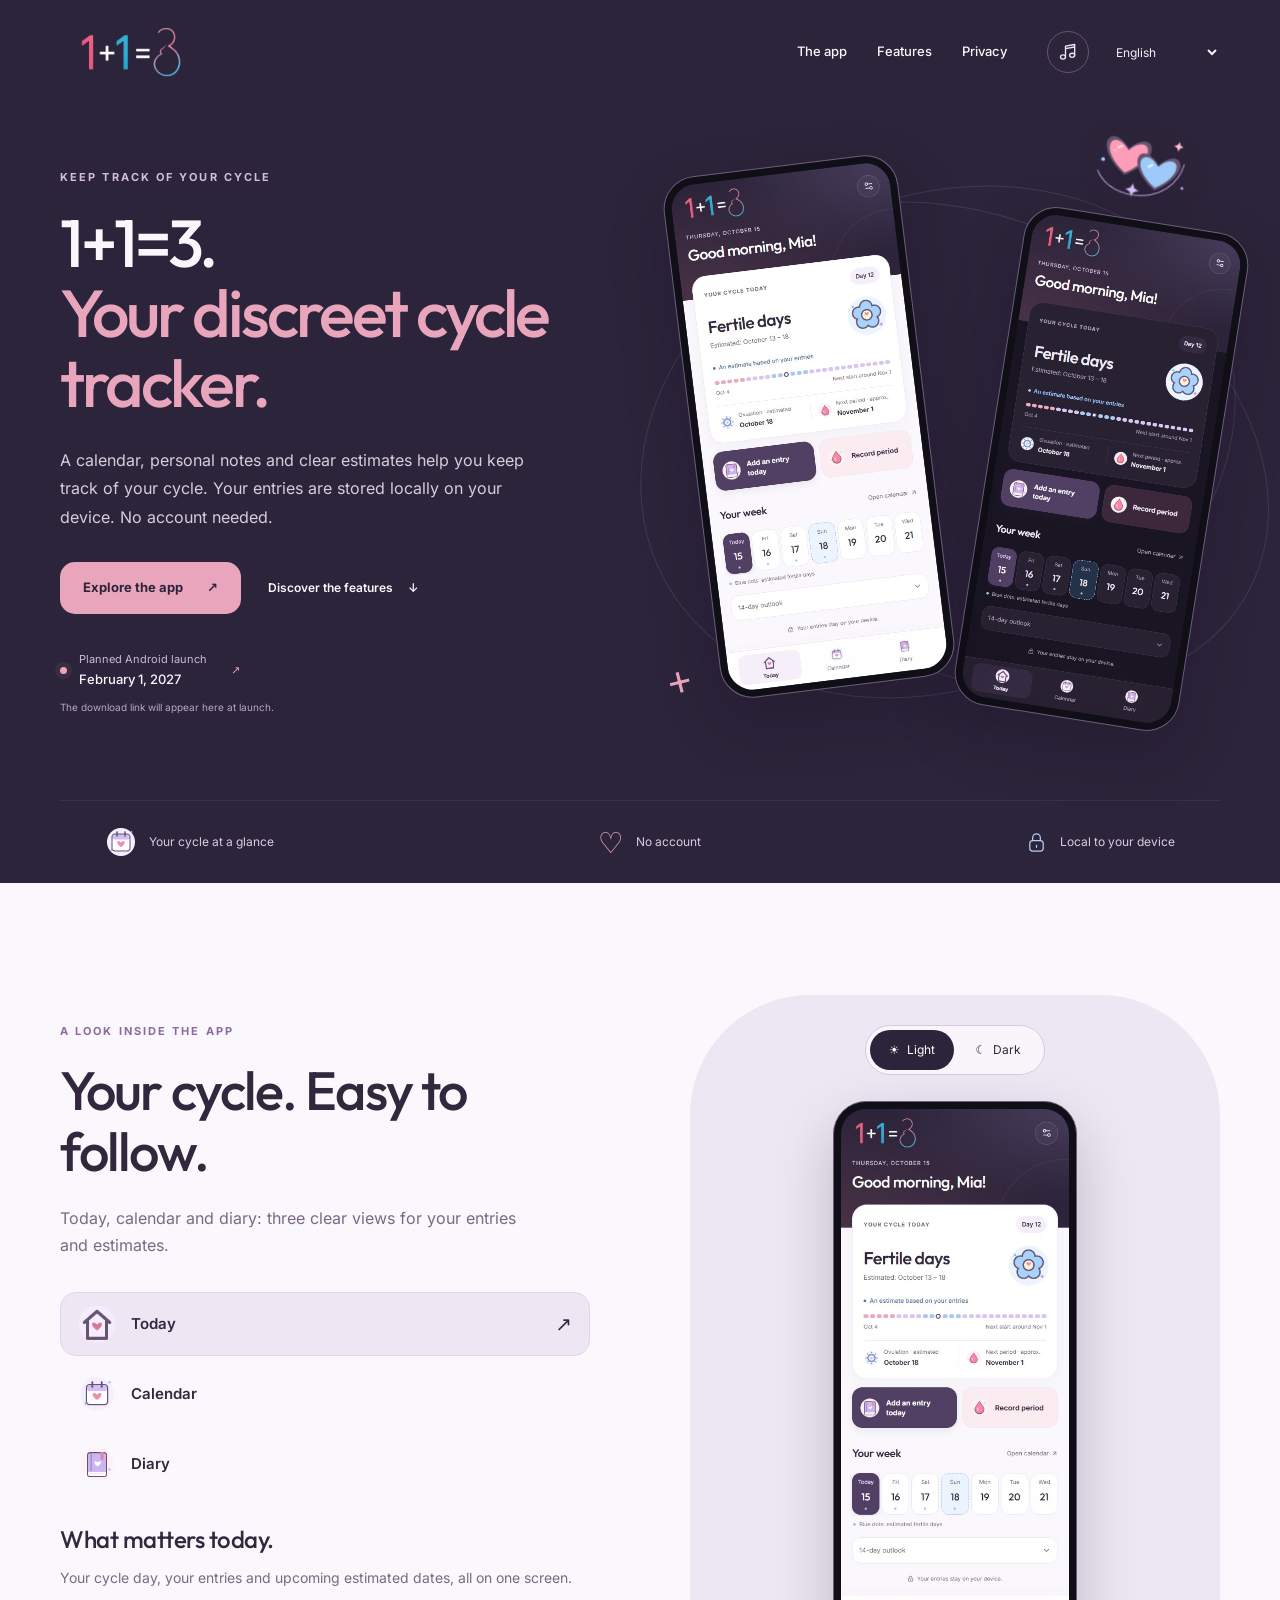
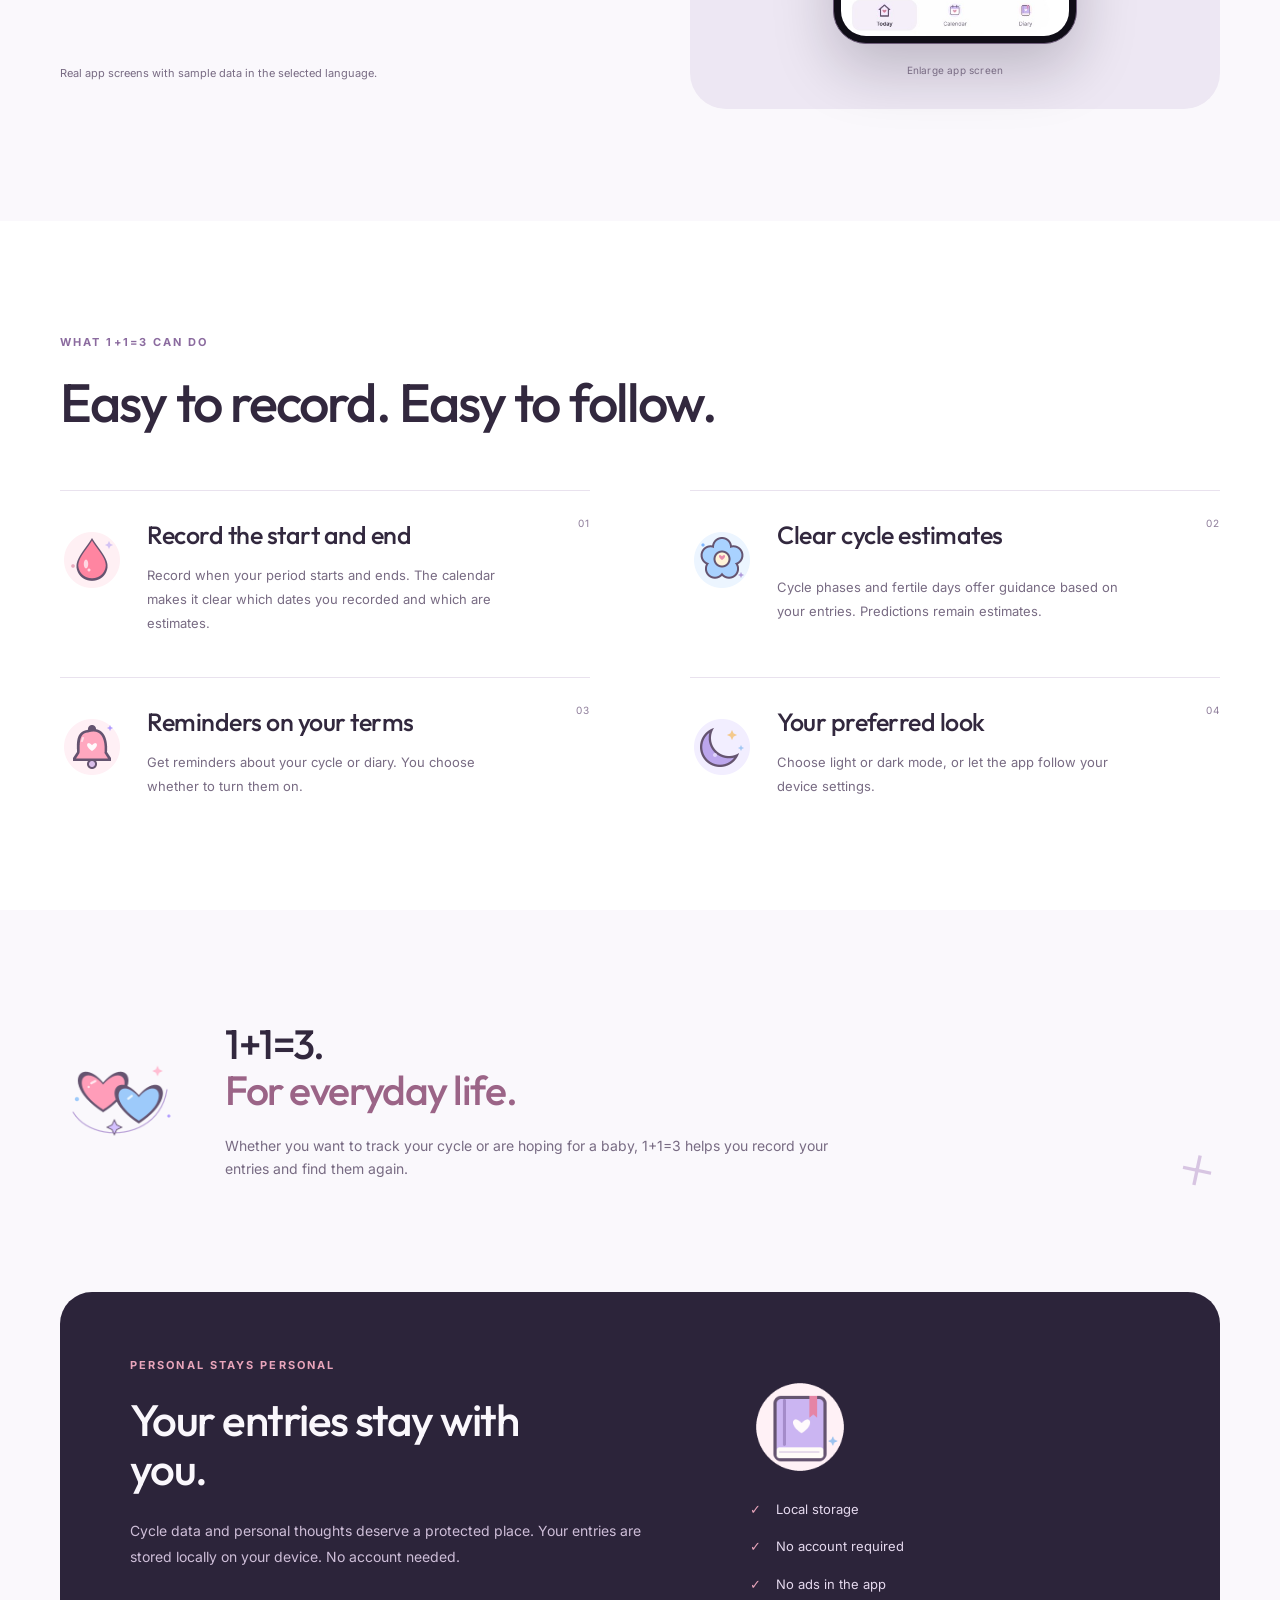
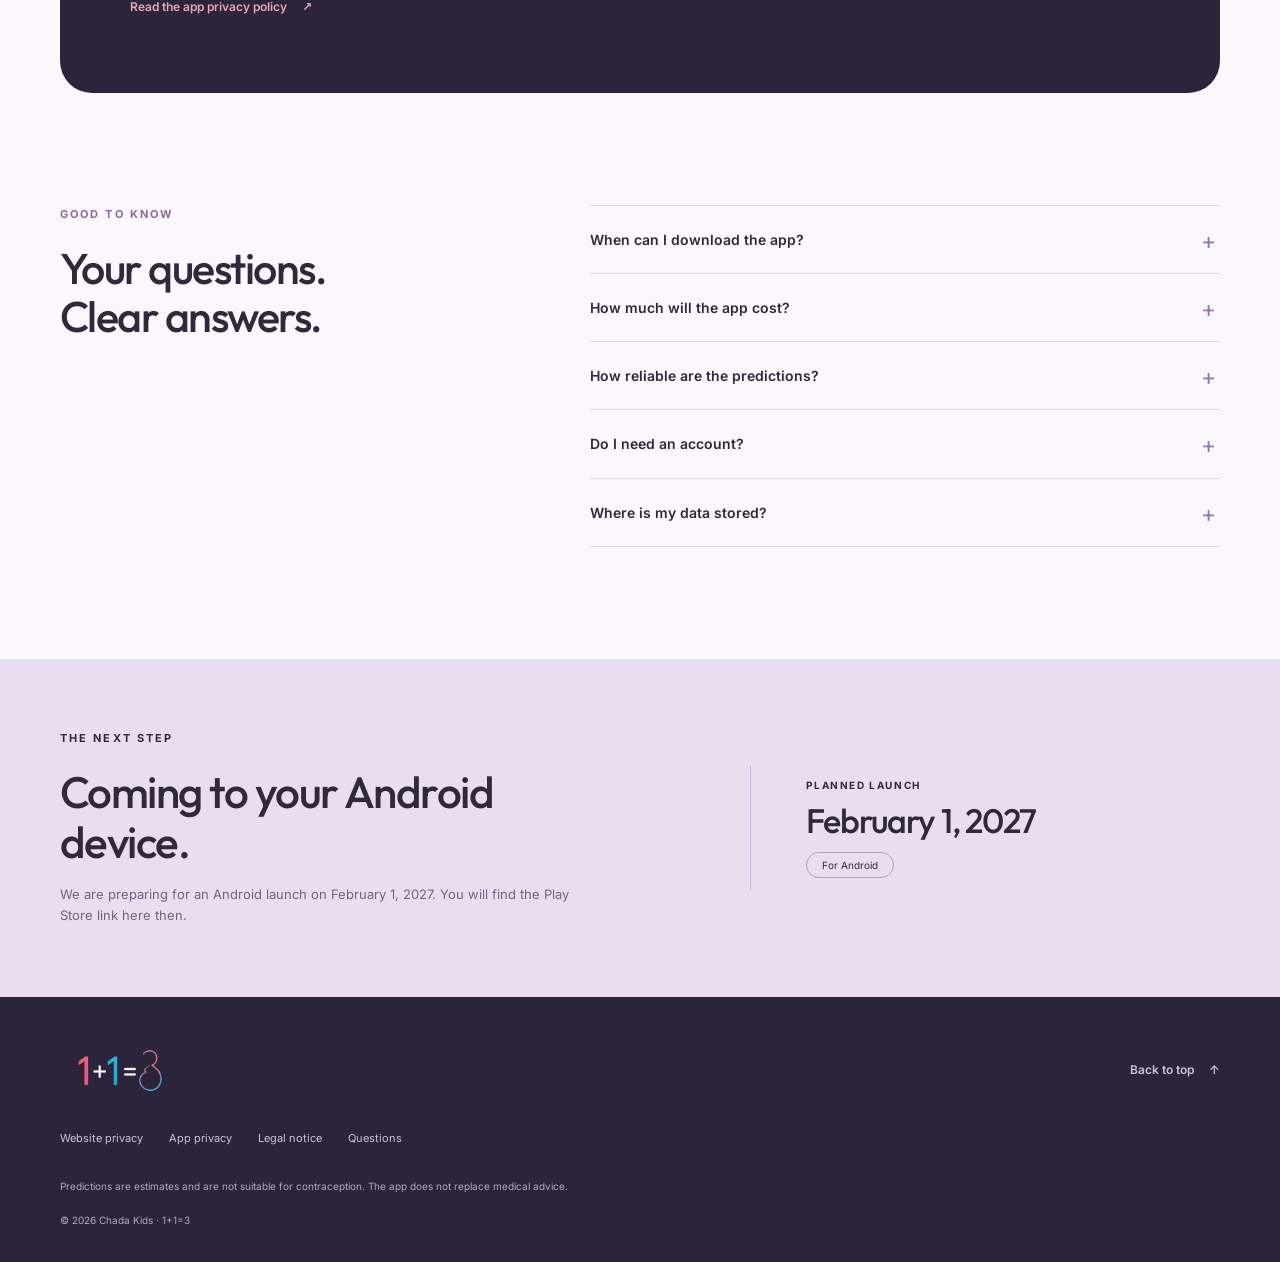
==== commit a7a2e21f: "Adopt discreet cycle tracker positioning in all website languages" ====
--- a/index.html
+++ b/index.html
@@ -2,15 +2,15 @@
 <html lang="de">
 <head>
   <meta charset="utf-8"><meta name="viewport" content="width=device-width, initial-scale=1">
-  <title>1+1=3: Schwanger werden ist keine Wissenschaft</title>
-  <meta name="description" content="Schwanger werden ist keine Wissenschaft. 1+1=3 macht deinen Zyklus übersichtlich: Kalender, Tagebuch und verständliche Schätzungen. Android-Start geplant am 1. Februar 2027.">
+  <title>1+1=3. Dein diskreter Zyklustracker.</title>
+  <meta name="description" content="1+1=3. Dein diskreter Zyklustracker. Kalender, Tagebuch und Schätzungen ohne Konto. Einträge lokal auf deinem Gerät. Geplanter Android-Start: 1. Februar 2027.">
   <meta name="theme-color" content="#2c243a">
-  <meta property="og:title" content="1+1=3: Schwanger werden ist keine Wissenschaft"><meta property="og:description" content="Schwanger werden ist keine Wissenschaft. 1+1=3 macht deinen Zyklus übersichtlich: Kalender, Tagebuch und verständliche Schätzungen. Android-Start geplant am 1. Februar 2027.">
+  <meta property="og:title" content="1+1=3. Dein diskreter Zyklustracker."><meta property="og:description" content="1+1=3. Dein diskreter Zyklustracker. Kalender, Tagebuch und Schätzungen ohne Konto. Einträge lokal auf deinem Gerät. Geplanter Android-Start: 1. Februar 2027.">
   <meta property="og:type" content="website"><meta property="og:url" content="https://chada-kids.de/"><meta property="og:image" content="https://chada-kids.de/assets/logo.png">
   <link rel="canonical" href="https://chada-kids.de/"><link rel="icon" href="assets/icons/zwei-herzen.png" type="image/png">
   <link rel="preload" href="assets/fonts/outfit.woff2" as="font" type="font/woff2" crossorigin><link rel="stylesheet" href="assets/site.css">
   <link rel="stylesheet" href="assets/thai.css">
-  <script src="assets/language.js" defer></script><script src="assets/site-copy.js?v=20261016-brand" defer></script><script src="assets/site.js?v=20261016-brand" defer></script>
+  <script src="assets/language.js" defer></script><script src="assets/site-copy.js?v=20261016-discreet" defer></script><script src="assets/site.js?v=20261016-brand" defer></script>
 </head>
 <body id="top">
 <a class="skip-link" href="#main" data-i18n="skipContent">Zum Inhalt springen</a>
@@ -27,9 +27,9 @@
 <div class="opening">
   <section class="hero wrap" aria-labelledby="hero-title">
     <div class="hero-copy">
-      <p class="eyebrow" data-i18n="heroEyebrow">1+1=3 · Zyklus &amp; Kinderwunsch</p>
-      <h1 id="hero-title"><span data-i18n="heroTitle">Schwanger werden</span><span class="pink" data-i18n="heroAccent">ist keine Wissenschaft.</span></h1>
-      <p class="hero-description" data-i18n="heroDescription">Du wünschst dir ein Kind. Mit einem klaren Kalender, persönlichen Notizen und verständlichen Schätzungen hilft dir 1+1=3, deinen Zyklus im Blick zu behalten.</p>
+      <p class="eyebrow" data-i18n="heroEyebrow">Dein Zyklus im Blick</p>
+      <h1 id="hero-title"><span data-i18n="heroTitle">1+1=3.</span><span class="pink" data-i18n="heroAccent">Dein diskreter Zyklustracker.</span></h1>
+      <p class="hero-description" data-i18n="heroDescription">Kalender, persönliche Notizen und verständliche Schätzungen helfen dir, deinen Zyklus im Blick zu behalten. Deine Einträge werden lokal auf deinem Gerät gespeichert. Ein Konto brauchst du nicht.</p>
       <div class="hero-actions"><a class="button primary" href="#app"><span data-i18n="heroPrimary">App ansehen</span><span aria-hidden="true">↗</span></a><a class="text-link" href="#features"><span data-i18n="heroSecondary">Funktionen entdecken</span><span aria-hidden="true">↓</span></a></div>
       <a class="release" href="#launch"><span class="release-dot" aria-hidden="true"></span><span><span data-i18n="releaseLabel">Geplanter Android-Start</span><strong data-i18n="releaseDate">1. Februar 2027</strong></span><span aria-hidden="true">↗</span></a>
       <p class="hero-note" data-i18n="heroNote">Der Download wird zum Start hier verlinkt.</p>
@@ -69,7 +69,7 @@
     <article class="feature"><span class="feature-number">04</span><img src="assets/icons/rest.png" width="64" height="64" alt="" loading="lazy"><h3 data-i18n="featureThemeTitle">Dein bevorzugtes Design</h3><p data-i18n="featureThemeDescription">Wähle Hell oder Dunkel oder lass die App der Einstellung deines Geräts folgen.</p></article>
   </div>
 </div></section>
-<section class="wish-section section wrap"><img src="assets/icons/zwei-herzen.png" width="160" height="160" alt="" loading="lazy"><div><h2><span data-i18n="wishTitle">1+1=3.</span><span data-i18n="wishAccent">Mehr als eine Zahl.</span></h2><p data-i18n="wishDescription">Hinter 1+1=3 steht der Wunsch nach einem Kind. Unsere App macht es einfach, deinen Zyklus festzuhalten und den Überblick zu behalten.</p></div><span class="wish-plus" aria-hidden="true">+</span></section>
+<section class="wish-section section wrap"><img src="assets/icons/zwei-herzen.png" width="160" height="160" alt="" loading="lazy"><div><h2><span data-i18n="wishTitle">1+1=3.</span><span data-i18n="wishAccent">Für deinen Alltag.</span></h2><p data-i18n="wishDescription">Ob du deinen Zyklus beobachten möchtest oder dir ein Kind wünschst: 1+1=3 hilft dir, deine Einträge festzuhalten und wiederzufinden.</p></div><span class="wish-plus" aria-hidden="true">+</span></section>
 <section id="privacy" class="privacy-section wrap" aria-labelledby="privacy-title"><div class="privacy-copy"><p class="eyebrow" data-i18n="privacyEyebrow">Persönlich bleibt persönlich</p><h2 id="privacy-title" data-i18n="privacyTitle">Deine Einträge bleiben bei dir.</h2><p data-i18n="privacyDescription">Zyklusdaten und persönliche Gedanken verdienen einen geschützten Platz. Deine Einträge werden lokal auf deinem Gerät gespeichert. Du brauchst kein Konto.</p><a class="text-link" href="app-privacy.html?lang=de" data-legal="app-privacy.html"><span data-i18n="privacyLink">App-Datenschutz lesen</span><span aria-hidden="true">↗</span></a></div><div class="privacy-details"><img src="assets/icons/journal.png" width="100" height="100" alt="" loading="lazy"><ul><li data-i18n="privacyLocal">Lokale Speicherung</li><li data-i18n="privacyAccount">Kein Konto erforderlich</li><li data-i18n="privacyAds">Keine Werbung in der App</li></ul></div></section>
 <section id="faq" class="faq-section section wrap" aria-labelledby="faq-title"><div><p class="eyebrow" data-i18n="faqEyebrow">Gut zu wissen</p><h2 id="faq-title" data-i18n="faqTitle">Deine Fragen. Klare Antworten.</h2></div><div class="faq-list">
   <details><summary data-i18n="faqLaunchQuestion">Wann kann ich die App herunterladen?</summary><p data-i18n="faqLaunchAnswer">Der Android-Start ist für den 1. Februar 2027 geplant. Sobald die App im Play Store verfügbar ist, findest du den Downloadlink hier.</p></details>
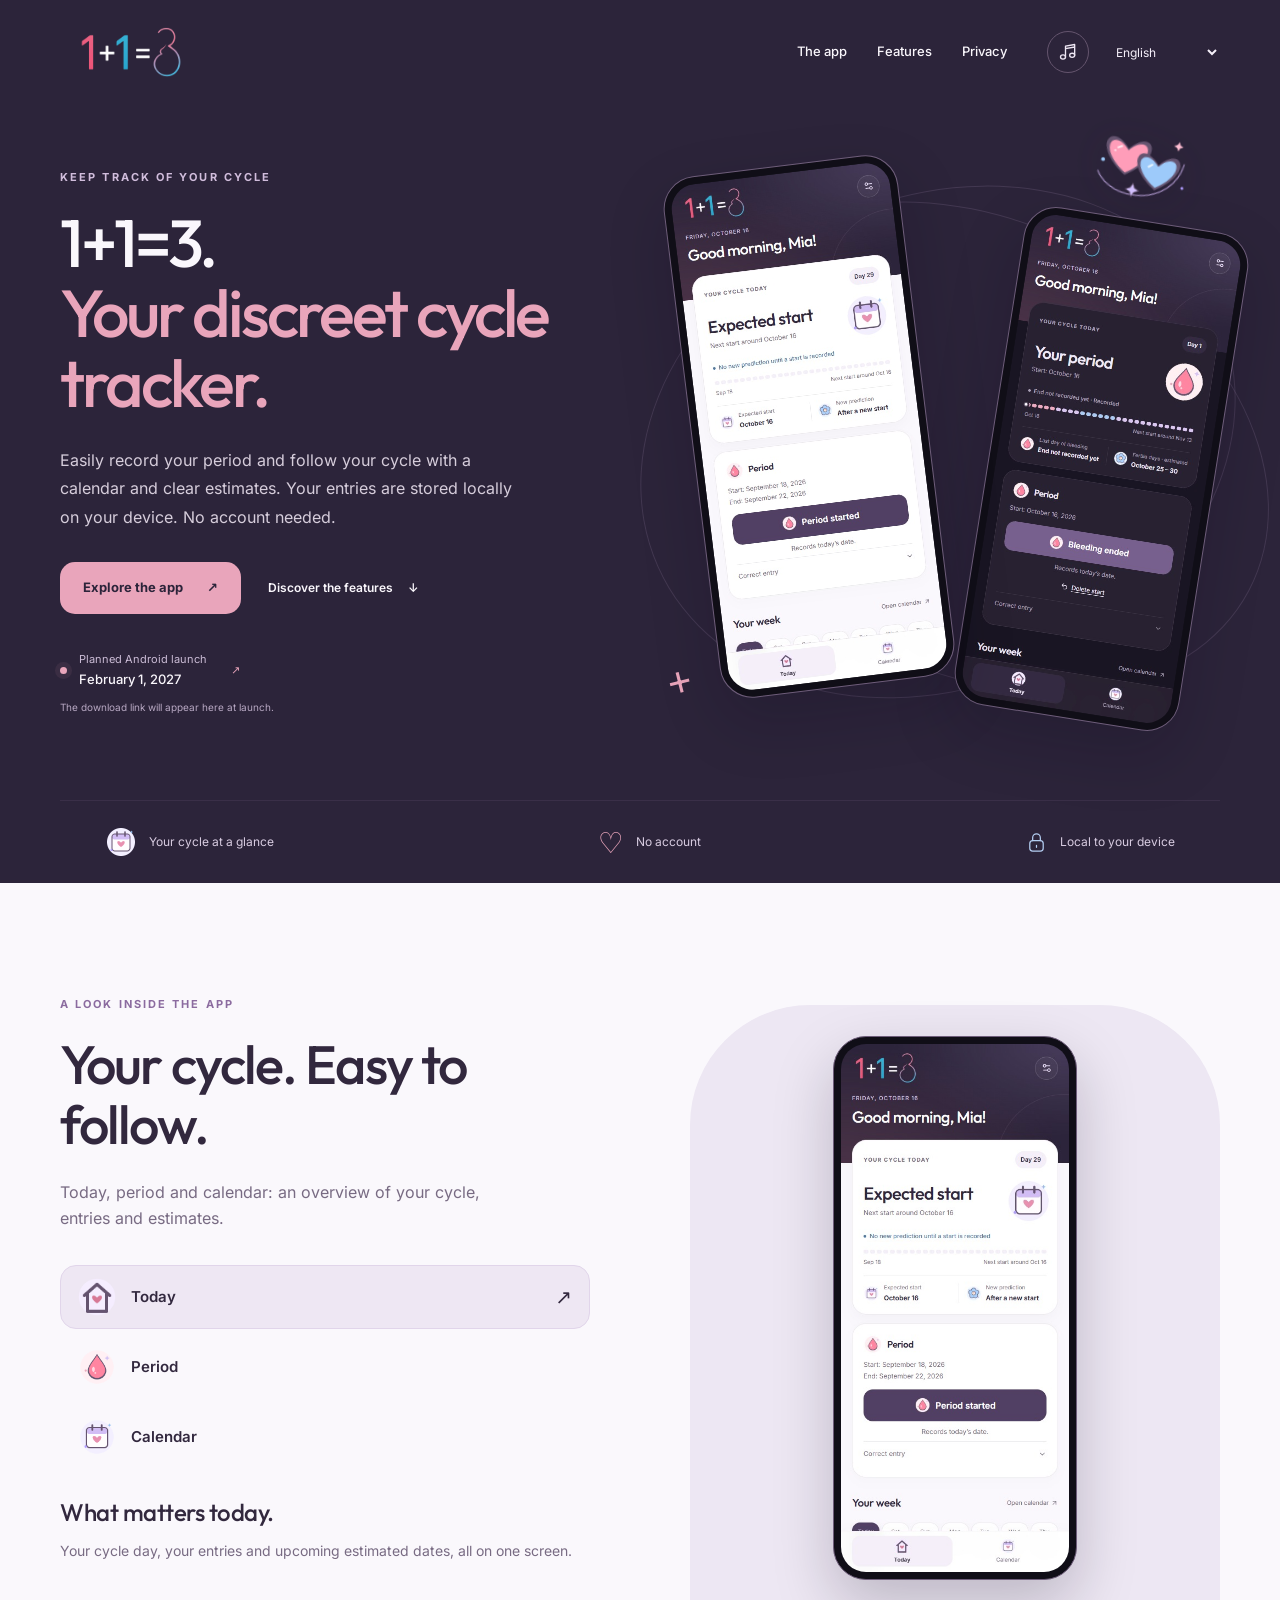
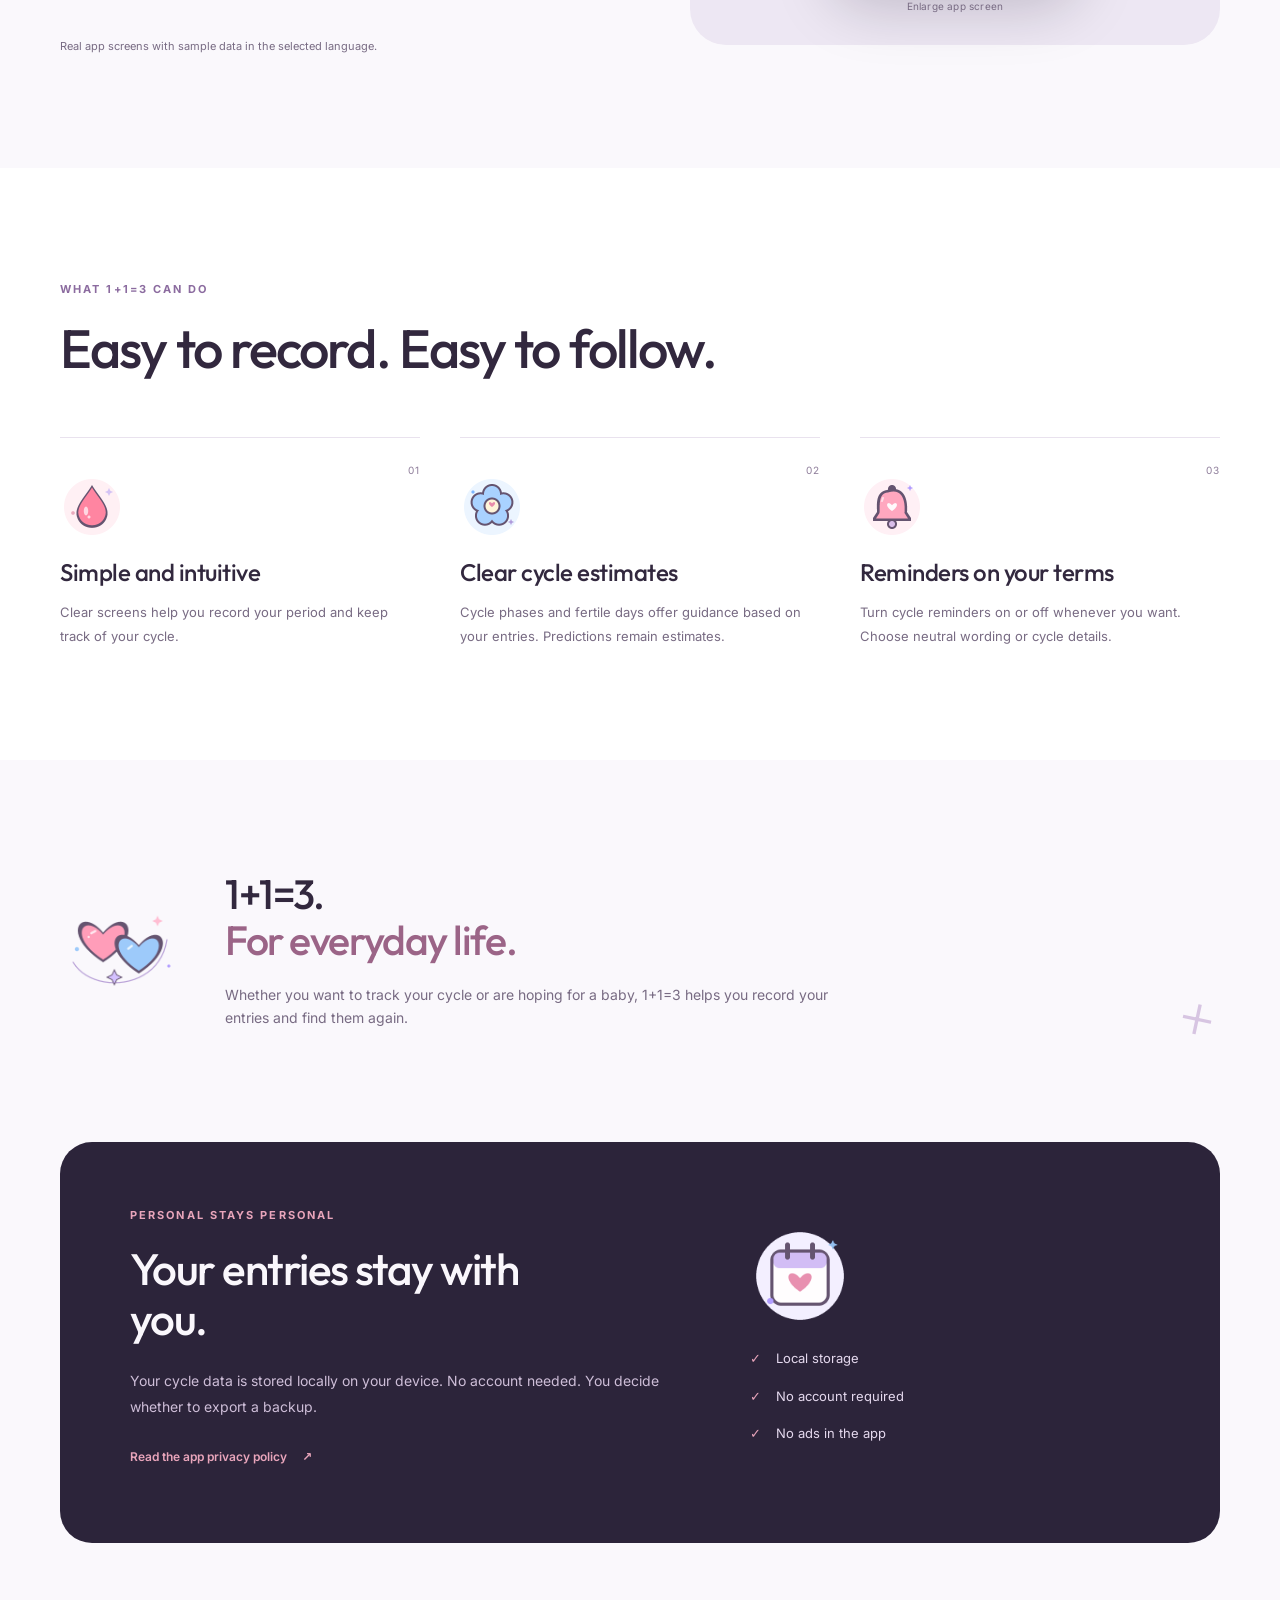
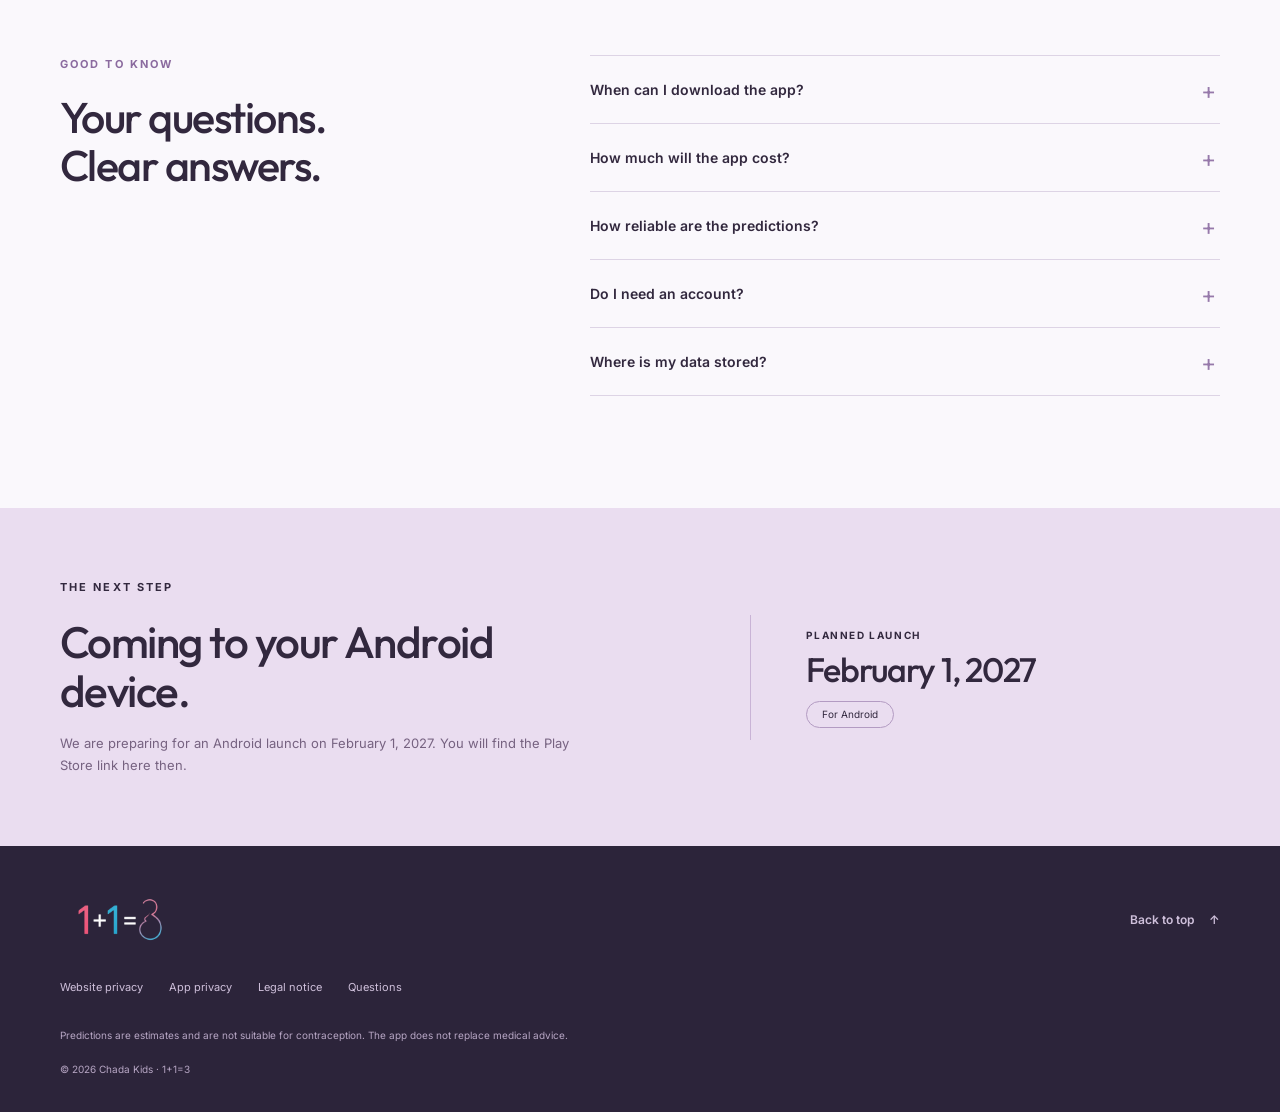
==== commit ddbb5a57: "Focus website on intuitive cycle tracking and refresh localized screenshots" ====
--- a/index.html
+++ b/index.html
@@ -3,14 +3,14 @@
 <head>
   <meta charset="utf-8"><meta name="viewport" content="width=device-width, initial-scale=1">
   <title>1+1=3. Dein diskreter Zyklustracker.</title>
-  <meta name="description" content="1+1=3. Dein diskreter Zyklustracker. Kalender, Tagebuch und Schätzungen ohne Konto. Einträge lokal auf deinem Gerät. Geplanter Android-Start: 1. Februar 2027.">
+  <meta name="description" content="1+1=3. Dein diskreter Zyklustracker. Periodenbeginn und Ende, Kalender und Schätzungen ohne Konto. Einträge lokal auf deinem Gerät. Geplanter Android-Start: 1. Februar 2027.">
   <meta name="theme-color" content="#2c243a">
-  <meta property="og:title" content="1+1=3. Dein diskreter Zyklustracker."><meta property="og:description" content="1+1=3. Dein diskreter Zyklustracker. Kalender, Tagebuch und Schätzungen ohne Konto. Einträge lokal auf deinem Gerät. Geplanter Android-Start: 1. Februar 2027.">
+  <meta property="og:title" content="1+1=3. Dein diskreter Zyklustracker."><meta property="og:description" content="1+1=3. Dein diskreter Zyklustracker. Periodenbeginn und Ende, Kalender und Schätzungen ohne Konto. Einträge lokal auf deinem Gerät. Geplanter Android-Start: 1. Februar 2027.">
   <meta property="og:type" content="website"><meta property="og:url" content="https://chada-kids.de/"><meta property="og:image" content="https://chada-kids.de/assets/logo.png">
   <link rel="canonical" href="https://chada-kids.de/"><link rel="icon" href="assets/icons/zwei-herzen.png" type="image/png">
-  <link rel="preload" href="assets/fonts/outfit.woff2" as="font" type="font/woff2" crossorigin><link rel="stylesheet" href="assets/site.css">
+  <link rel="preload" href="assets/fonts/outfit.woff2" as="font" type="font/woff2" crossorigin><link rel="stylesheet" href="assets/site.css?v=20261016-cycle-final">
   <link rel="stylesheet" href="assets/thai.css">
-  <script src="assets/language.js" defer></script><script src="assets/site-copy.js?v=20261016-discreet" defer></script><script src="assets/site.js?v=20261016-brand" defer></script>
+  <script src="assets/language.js" defer></script><script src="assets/site-copy.js?v=20261016-cycle-final" defer></script><script src="assets/site.js?v=20261016-cycle-final" defer></script>
 </head>
 <body id="top">
 <a class="skip-link" href="#main" data-i18n="skipContent">Zum Inhalt springen</a>
@@ -29,7 +29,7 @@
     <div class="hero-copy">
       <p class="eyebrow" data-i18n="heroEyebrow">Dein Zyklus im Blick</p>
       <h1 id="hero-title"><span data-i18n="heroTitle">1+1=3.</span><span class="pink" data-i18n="heroAccent">Dein diskreter Zyklustracker.</span></h1>
-      <p class="hero-description" data-i18n="heroDescription">Kalender, persönliche Notizen und verständliche Schätzungen helfen dir, deinen Zyklus im Blick zu behalten. Deine Einträge werden lokal auf deinem Gerät gespeichert. Ein Konto brauchst du nicht.</p>
+      <p class="hero-description" data-i18n="heroDescription">Erfasse deine Periode einfach und behalte deinen Zyklus mit Kalender und verständlichen Schätzungen im Blick. Deine Einträge werden lokal auf deinem Gerät gespeichert. Ein Konto brauchst du nicht.</p>
       <div class="hero-actions"><a class="button primary" href="#app"><span data-i18n="heroPrimary">App ansehen</span><span aria-hidden="true">↗</span></a><a class="text-link" href="#features"><span data-i18n="heroSecondary">Funktionen entdecken</span><span aria-hidden="true">↓</span></a></div>
       <a class="release" href="#launch"><span class="release-dot" aria-hidden="true"></span><span><span data-i18n="releaseLabel">Geplanter Android-Start</span><strong data-i18n="releaseDate">1. Februar 2027</strong></span><span aria-hidden="true">↗</span></a>
       <p class="hero-note" data-i18n="heroNote">Der Download wird zum Start hier verlinkt.</p>
@@ -37,40 +37,38 @@
     <div class="hero-art">
       <div class="orbit orbit-one" aria-hidden="true"></div><div class="orbit orbit-two" aria-hidden="true"></div>
       <img class="hero-hearts" src="assets/icons/zwei-herzen.png" width="160" height="160" alt="">
-      <div class="phone phone-back"><img src="assets/screenshots/de/today-dark.jpg?v=20261016-clear" width="415" height="960" alt="Startseite der App im dunklen Design" data-i18n-alt="altTodayDark" data-screenshot-image="today-dark"></div>
-      <button class="phone phone-front" type="button" data-screenshot="today-light" aria-label="Screenshot vergrößern" data-i18n-aria="screenshotExpand"><img src="assets/screenshots/de/today-light.jpg?v=20261016-clear" width="415" height="960" alt="Startseite der App im hellen Design" data-i18n-alt="altTodayLight" data-screenshot-image="today-light" fetchpriority="high"></button>
+      <div class="phone phone-back"><img src="assets/screenshots/de/period.jpg?v=20261016-cycle-final" width="415" height="960" alt="Periodenerfassung für Beginn und Blutungsende mit Beispieldaten" data-i18n-alt="altPeriod" data-screenshot-image="period"></div>
+      <button class="phone phone-front" type="button" data-screenshot="today" aria-label="App-Ansicht vergrößern" data-i18n-aria="screenshotExpand"><img src="assets/screenshots/de/today.jpg?v=20261016-cycle-final" width="415" height="960" alt="Heute-Ansicht mit Zyklusübersicht und Beispieldaten" data-i18n-alt="altToday" data-screenshot-image="today" fetchpriority="high"></button>
       <span class="art-spark" aria-hidden="true">+</span>
     </div>
   </section>
   <div class="trust-strip wrap"><span><img src="assets/icons/calendar.png" width="32" height="32" alt=""><span data-i18n="trustCycle">Dein Zyklus im Blick</span></span><span><span class="trust-symbol" aria-hidden="true">♡</span><span data-i18n="trustAccount">Ohne Konto</span></span><span><svg viewBox="0 0 24 24" aria-hidden="true"><rect x="5" y="10" width="14" height="11" rx="3"/><path d="M8 10V7a4 4 0 0 1 8 0v3m-4 5v2"/></svg><span data-i18n="trustLocal">Lokal auf deinem Gerät</span></span></div>
 </div>
 <section id="app" class="app-section section wrap" aria-labelledby="app-title">
-  <div class="app-copy"><p class="eyebrow" data-i18n="appEyebrow">Ein Blick in die App</p><h2 id="app-title" data-i18n="appTitle">Dein Zyklus. Einfach im Blick.</h2><p class="section-intro" data-i18n="appDescription">Heute, Kalender und Tagebuch: drei klare Ansichten für deine Einträge und Schätzungen.</p>
+  <div class="app-copy"><p class="eyebrow" data-i18n="appEyebrow">Ein Blick in die App</p><h2 id="app-title" data-i18n="appTitle">Dein Zyklus. Einfach im Blick.</h2><p class="section-intro" data-i18n="appDescription">Heute, Periode und Kalender: dein Zyklus, deine Einträge und Schätzungen im Überblick.</p>
     <div id="view-tabs" class="view-tabs" role="tablist" aria-labelledby="app-title">
       <button id="tab-today" role="tab" aria-selected="true" aria-controls="app-preview" data-view="today"><img src="assets/icons/heute.png" width="38" height="38" alt=""><span data-i18n="tabToday">Heute</span><span aria-hidden="true">↗</span></button>
+      <button id="tab-period" role="tab" aria-selected="false" aria-controls="app-preview" tabindex="-1" data-view="period"><img src="assets/icons/period.png" width="38" height="38" alt=""><span data-i18n="tabPeriod">Periode</span><span aria-hidden="true">↗</span></button>
       <button id="tab-calendar" role="tab" aria-selected="false" aria-controls="app-preview" tabindex="-1" data-view="calendar"><img src="assets/icons/calendar.png" width="38" height="38" alt=""><span data-i18n="tabCalendar">Kalender</span><span aria-hidden="true">↗</span></button>
-      <button id="tab-diary" role="tab" aria-selected="false" aria-controls="app-preview" tabindex="-1" data-view="diary"><img src="assets/icons/journal.png" width="38" height="38" alt=""><span data-i18n="tabDiary">Tagebuch</span><span aria-hidden="true">↗</span></button>
     </div>
     <div class="view-explanation" aria-live="polite"><h3 id="view-title">Was heute für dich zählt.</h3><p id="view-description">Dein Zyklustag, deine Einträge und die nächsten geschätzten Termine auf einer Seite.</p></div>
     <p class="screenshot-note" data-i18n="screenshotNote">Echte App-Ansichten mit Beispieldaten in der gewählten Sprache.</p>
   </div>
   <div id="app-preview" class="preview-stage" role="tabpanel" aria-labelledby="tab-today" tabindex="0">
-    <div class="theme-switch"><button type="button" data-theme="light" aria-pressed="true"><span aria-hidden="true">☀</span><span data-i18n="themeLight">Hell</span></button><button type="button" data-theme="dark" aria-pressed="false"><span aria-hidden="true">☾</span><span data-i18n="themeDark">Dunkel</span></button></div>
-    <button id="preview-button" class="phone gallery-phone" type="button" data-screenshot="today-light" aria-label="Screenshot vergrößern" data-i18n-aria="screenshotExpand"><img id="preview-image" src="assets/screenshots/de/today-light.jpg?v=20261016-clear" width="415" height="960" alt="Startseite der App im hellen Design" loading="lazy"></button>
+    <button id="preview-button" class="phone gallery-phone" type="button" data-screenshot="today" aria-label="App-Ansicht vergrößern" data-i18n-aria="screenshotExpand"><img id="preview-image" src="assets/screenshots/de/today.jpg?v=20261016-cycle-final" width="415" height="960" alt="Heute-Ansicht mit Zyklusübersicht und Beispieldaten" loading="lazy"></button>
     <span class="preview-caption" data-i18n="screenshotExpand">App-Ansicht vergrößern</span>
   </div>
 </section>
 <section id="features" class="features-section section" aria-labelledby="features-title"><div class="wrap">
   <div class="section-heading"><p class="eyebrow" data-i18n="featuresEyebrow">Das kann 1+1=3</p><h2 id="features-title" data-i18n="featuresTitle">Einfach eintragen. Den Überblick behalten.</h2></div>
   <div class="feature-grid">
-    <article class="feature"><span class="feature-number">01</span><img src="assets/icons/period.png" width="64" height="64" alt="" loading="lazy"><h3 data-i18n="featurePeriodTitle">Beginn und Ende erfassen</h3><p data-i18n="featurePeriodDescription">Halte fest, wann deine Periode beginnt und endet. Im Kalender erkennst du den Unterschied zwischen deinen Einträgen und den Schätzungen der App.</p></article>
+    <article class="feature"><span class="feature-number">01</span><img src="assets/icons/period.png" width="64" height="64" alt="" loading="lazy"><h3 data-i18n="featurePeriodTitle">Einfache, intuitive Bedienung</h3><p data-i18n="featurePeriodDescription">Klare Ansichten helfen dir, deine Periode einzutragen und deinen Zyklus im Blick zu behalten.</p></article>
     <article class="feature"><span class="feature-number">02</span><img src="assets/icons/fertile.png" width="64" height="64" alt="" loading="lazy"><h3 data-i18n="featureForecastTitle">Verständliche Schätzungen</h3><p data-i18n="featureForecastDescription">Zyklusphasen und fruchtbare Tage als Orientierung aus deinen Einträgen. Vorhersagen bleiben Schätzungen.</p></article>
-    <article class="feature"><span class="feature-number">03</span><img src="assets/icons/bell.png" width="64" height="64" alt="" loading="lazy"><h3 data-i18n="featureReminderTitle">Erinnerungen nach Wunsch</h3><p data-i18n="featureReminderDescription">Lass dich an deinen Zyklus oder dein Tagebuch erinnern. Du entscheidest, ob du Erinnerungen möchtest.</p></article>
-    <article class="feature"><span class="feature-number">04</span><img src="assets/icons/rest.png" width="64" height="64" alt="" loading="lazy"><h3 data-i18n="featureThemeTitle">Dein bevorzugtes Design</h3><p data-i18n="featureThemeDescription">Wähle Hell oder Dunkel oder lass die App der Einstellung deines Geräts folgen.</p></article>
+    <article class="feature"><span class="feature-number">03</span><img src="assets/icons/bell.png" width="64" height="64" alt="" loading="lazy"><h3 data-i18n="featureReminderTitle">Erinnerungen nach Wunsch</h3><p data-i18n="featureReminderDescription">Schalte Zykluserinnerungen nach Wunsch ein oder aus. Wähle neutralen Text oder Zyklusdetails.</p></article>
   </div>
 </div></section>
 <section class="wish-section section wrap"><img src="assets/icons/zwei-herzen.png" width="160" height="160" alt="" loading="lazy"><div><h2><span data-i18n="wishTitle">1+1=3.</span><span data-i18n="wishAccent">Für deinen Alltag.</span></h2><p data-i18n="wishDescription">Ob du deinen Zyklus beobachten möchtest oder dir ein Kind wünschst: 1+1=3 hilft dir, deine Einträge festzuhalten und wiederzufinden.</p></div><span class="wish-plus" aria-hidden="true">+</span></section>
-<section id="privacy" class="privacy-section wrap" aria-labelledby="privacy-title"><div class="privacy-copy"><p class="eyebrow" data-i18n="privacyEyebrow">Persönlich bleibt persönlich</p><h2 id="privacy-title" data-i18n="privacyTitle">Deine Einträge bleiben bei dir.</h2><p data-i18n="privacyDescription">Zyklusdaten und persönliche Gedanken verdienen einen geschützten Platz. Deine Einträge werden lokal auf deinem Gerät gespeichert. Du brauchst kein Konto.</p><a class="text-link" href="app-privacy.html?lang=de" data-legal="app-privacy.html"><span data-i18n="privacyLink">App-Datenschutz lesen</span><span aria-hidden="true">↗</span></a></div><div class="privacy-details"><img src="assets/icons/journal.png" width="100" height="100" alt="" loading="lazy"><ul><li data-i18n="privacyLocal">Lokale Speicherung</li><li data-i18n="privacyAccount">Kein Konto erforderlich</li><li data-i18n="privacyAds">Keine Werbung in der App</li></ul></div></section>
+<section id="privacy" class="privacy-section wrap" aria-labelledby="privacy-title"><div class="privacy-copy"><p class="eyebrow" data-i18n="privacyEyebrow">Persönlich bleibt persönlich</p><h2 id="privacy-title" data-i18n="privacyTitle">Deine Einträge bleiben bei dir.</h2><p data-i18n="privacyDescription">Deine Zyklusdaten werden lokal auf deinem Gerät gespeichert. Du brauchst kein Konto und entscheidest selbst, ob du eine Sicherung exportierst.</p><a class="text-link" href="app-privacy.html?lang=de" data-legal="app-privacy.html"><span data-i18n="privacyLink">App-Datenschutz lesen</span><span aria-hidden="true">↗</span></a></div><div class="privacy-details"><img src="assets/icons/calendar.png" width="100" height="100" alt="" loading="lazy"><ul><li data-i18n="privacyLocal">Lokale Speicherung</li><li data-i18n="privacyAccount">Kein Konto erforderlich</li><li data-i18n="privacyAds">Keine Werbung in der App</li></ul></div></section>
 <section id="faq" class="faq-section section wrap" aria-labelledby="faq-title"><div><p class="eyebrow" data-i18n="faqEyebrow">Gut zu wissen</p><h2 id="faq-title" data-i18n="faqTitle">Deine Fragen. Klare Antworten.</h2></div><div class="faq-list">
   <details><summary data-i18n="faqLaunchQuestion">Wann kann ich die App herunterladen?</summary><p data-i18n="faqLaunchAnswer">Der Android-Start ist für den 1. Februar 2027 geplant. Sobald die App im Play Store verfügbar ist, findest du den Downloadlink hier.</p></details>
   <details><summary data-i18n="faqCostQuestion">Was wird die App kosten?</summary><p data-i18n="faqCostAnswer">Du kannst die App 14 Tage kostenlos testen. Danach ist für die weitere Nutzung ein Kauf erforderlich. Die endgültigen Preise und Konditionen veröffentlichen wir vor dem Start.</p></details>
@@ -82,5 +80,5 @@
 </main>
 <footer class="site-footer"><div class="wrap"><div class="footer-top"><a class="brand" href="#top" aria-label="1+1=3"><img src="assets/logo.png" width="1376" height="768" alt="1+1=3" loading="lazy"></a><a class="text-link" href="#top"><span data-i18n="backToTop">Nach oben</span><span aria-hidden="true">↑</span></a></div><nav class="legal-links"><a href="privacy.html?lang=de" data-legal="privacy.html" data-i18n="footerWebsitePrivacy">Website-Datenschutz</a><a href="app-privacy.html?lang=de" data-legal="app-privacy.html" data-i18n="footerAppPrivacy">App-Datenschutz</a><a href="imprint.html?lang=de" data-legal="imprint.html" data-i18n="footerImprint">Impressum</a><a href="#faq" data-i18n="navFaq">Fragen</a></nav><p class="medical-note" data-i18n="footerMedical">Vorhersagen sind Schätzungen und nicht zur Verhütung geeignet. Die App ersetzt keine medizinische Beratung.</p><p class="copyright" data-i18n="footerCopyright">© 2026 Chada Kids · 1+1=3</p></div></footer>
 <audio id="brand-audio" src="1+1=3Mainsong.mp3" preload="none" loop></audio><p id="audio-status" class="audio-status" role="status"></p>
-<dialog id="screenshot-dialog" aria-labelledby="screenshot-caption"><button id="screenshot-close" class="dialog-close" type="button" aria-label="Schließen" data-i18n-aria="screenshotClose">×</button><img id="lightbox-image" src="assets/screenshots/de/today-light.jpg?v=20261016-clear" width="415" height="960" alt=""><p id="screenshot-caption" data-i18n="screenshotNote">Echte App-Ansichten mit Beispieldaten in der gewählten Sprache.</p></dialog>
+<dialog id="screenshot-dialog" aria-labelledby="screenshot-caption"><button id="screenshot-close" class="dialog-close" type="button" aria-label="Vergrößerte Ansicht schließen" data-i18n-aria="screenshotClose">×</button><img id="lightbox-image" src="assets/screenshots/de/today.jpg?v=20261016-cycle-final" width="415" height="960" alt=""><p id="screenshot-caption" data-i18n="screenshotNote">Echte App-Ansichten mit Beispieldaten in der gewählten Sprache.</p></dialog>
 </body></html>
--- a/assets/site.css
+++ b/assets/site.css
@@ -4,14 +4,15 @@
 *{box-sizing:border-box}html{scroll-behavior:smooth;scroll-padding-top:28px}body{margin:0;font-size:16px;line-height:1.65}a{color:inherit;text-decoration:none}button,select{font:inherit}button,a,summary,select{-webkit-tap-highlight-color:transparent}button{cursor:pointer}img{max-width:100%;height:auto;display:block}button{color:inherit}button:focus-visible,a:focus-visible,summary:focus-visible,select:focus-visible,[tabindex]:focus-visible{outline:3px solid #9b71c3;outline-offset:5px}.opening :focus-visible,.header-shell :focus-visible,.site-footer :focus-visible,.privacy-section :focus-visible{outline-color:var(--blue)}h1,h2,h3,p{margin:0}h1,h2,h3{font-family:Outfit,system-ui,sans-serif;font-weight:500;line-height:1.12;letter-spacing:-.035em}h2{font-size:clamp(36px,4.3vw,54px)}h3{font-size:25px;letter-spacing:-.02em}.wrap{width:min(1160px,calc(100% - 64px));margin-inline:auto}.section{padding-block:112px}.eyebrow{font-size:11px;font-weight:700;letter-spacing:.19em;line-height:1.7;margin-bottom:20px;text-transform:uppercase}.section-intro{color:var(--muted);margin-top:24px;max-width:470px}.sr-only{position:absolute;width:1px;height:1px;margin:-1px;padding:0;overflow:hidden;clip:rect(0,0,0,0);white-space:nowrap;border:0}.skip-link{position:fixed;top:12px;left:12px;background:white;color:var(--plum);padding:12px;z-index:100;transform:translateY(-160%)}.skip-link:focus{transform:none}
 .header-shell,.opening{background:var(--plum);color:#faf7fc}.site-header{height:104px;display:flex;align-items:center;gap:40px}.brand{display:block;width:142px;flex-shrink:0}.brand img{width:100%}.main-nav{display:flex;gap:30px;margin-left:auto;font-size:13px;font-weight:500}.main-nav a{padding:10px 0}.main-nav a:hover,.text-link:hover{color:var(--pink)}.header-tools{display:flex;align-items:center;gap:18px}.audio-button{display:grid;place-items:center;width:42px;height:42px;border:1px solid #65556e;border-radius:50%;background:transparent;color:#eee7f4}.audio-button svg{width:20px;height:20px;fill:none;stroke:currentColor;stroke-width:1.6;stroke-linecap:round;stroke-linejoin:round}.audio-button[aria-pressed=true]{background:var(--pink);color:var(--plum);border-color:var(--pink)}#language-select{max-width:150px;border:0;color:#f5eff9;background:var(--plum);padding:10px 5px;font-size:12px;cursor:pointer}
 .hero{min-height:680px;display:grid;grid-template-columns:1.05fr 1fr;align-items:center;gap:25px;padding-block:48px 68px}.hero-copy{position:relative;z-index:2}.hero .eyebrow{color:#d1bddc}.hero h1{font-size:clamp(49px,5.2vw,68px);line-height:1.055;max-width:610px;letter-spacing:-.045em}.hero h1 span{display:block}.pink{color:var(--pink)}.hero-description{font-size:16px;line-height:1.8;color:#d6cddb;max-width:465px;margin:28px 0 30px}.hero-actions{display:flex;align-items:center;gap:27px;flex-wrap:wrap}.button{min-height:52px;display:inline-flex;align-items:center;justify-content:center;gap:24px;padding:13px 23px;border-radius:15px;font-size:13px;font-weight:700;transition:transform .2s,background .2s}.primary{background:var(--pink);color:var(--plum)}.primary:hover{background:#f1bbcd;transform:translateY(-2px)}.text-link{display:inline-flex;align-items:center;gap:15px;font-size:12px;font-weight:600;min-height:44px}.release{display:flex;align-items:center;gap:12px;width:fit-content;margin-top:37px;font-size:11px;color:#cbbcd6}.release>span:nth-child(2){display:flex;flex-direction:column;line-height:1.6}.release strong{font-size:13px;color:#faf7fc;font-weight:500}.release>span:last-child{margin-left:12px;color:var(--pink)}.release-dot{width:7px;height:7px;border-radius:100%;background:var(--pink);box-shadow:0 0 0 5px #e9a5bb12}.hero-note{margin-top:10px;font-size:10px;color:#b8a8c3}.hero-art{position:relative;min-height:580px}.phone{padding:7px;background:#100e17;border:1px solid #6e5d7a;border-radius:33px;overflow:hidden;box-shadow:0 25px 60px #0e091e36;display:block}.phone img{border-radius:25px;width:100%;height:auto}.phone-front{width:236px;position:absolute;left:25px;top:12px;transform:rotate(-7deg);transition:transform .3s;z-index:2}.phone-front:hover{transform:rotate(-4deg) translateY(-5px)}.phone-back{width:227px;position:absolute;right:5px;top:65px;transform:rotate(9deg)}.hero-hearts{position:absolute;z-index:3;width:108px;right:25px;top:-25px;transform:rotate(10deg);filter:drop-shadow(0 8px 20px #17102340);image-rendering:auto}.orbit{position:absolute;inset:45px -25px 45px -35px;border:1px solid #d0b5e023;border-radius:50%;transform:rotate(-24deg)}.orbit-two{inset:70px -65px 60px 5px;transform:rotate(28deg)}.art-spark{position:absolute;left:0;bottom:12px;color:var(--pink);font-family:Outfit,sans-serif;font-size:48px;font-weight:300;transform:rotate(-14deg)}.trust-strip{display:flex;justify-content:space-between;gap:24px;padding:25px 45px;border-top:1px solid #5b4b684d}.trust-strip>span{display:flex;gap:12px;align-items:center;color:#d8cce1;font-size:12px}.trust-strip svg{width:23px;height:23px;fill:none;stroke:var(--blue);stroke-width:1.3;stroke-linecap:round}.trust-symbol{font-size:29px;color:var(--pink);line-height:1}
-.app-section{display:grid;grid-template-columns:1fr 1fr;gap:100px;align-items:center}.app-copy .eyebrow{color:#8b6b9f}.app-copy h2{max-width:450px}.view-tabs{display:flex;flex-direction:column;margin-top:34px;gap:6px}.view-tabs button{display:flex;align-items:center;gap:15px;border:1px solid transparent;background:transparent;min-height:64px;padding:10px 17px;border-radius:16px;text-align:left;font-size:15px;font-weight:600}.view-tabs button>span:last-child{margin-left:auto;font-size:20px;font-weight:400;opacity:0}.view-tabs button[aria-selected=true]{background:#eee7f3;border-color:#e1d5ea}.view-tabs button[aria-selected=true]>span:last-child{opacity:1}.view-tabs button:hover{background:#f0eaf5}.view-explanation{margin-top:30px;min-height:118px}.view-explanation h3{font-size:24px}.view-explanation p{font-size:14px;color:var(--muted);margin-top:12px;line-height:1.8}.screenshot-note{font-size:11px;color:var(--muted);max-width:360px;margin-top:20px}.preview-stage{position:relative;min-height:700px;padding:30px 32px;background:#ede7f3;border-radius:120px 120px 36px 36px;display:flex;flex-direction:column;align-items:center;justify-content:center}.theme-switch{display:flex;border:1px solid #d7c9e3;padding:4px;border-radius:30px;margin-bottom:26px;background:#f8f5fb;gap:3px}.theme-switch button{border:0;background:transparent;display:flex;align-items:center;gap:7px;padding:9px 19px;border-radius:30px;font-size:12px;min-height:40px}.theme-switch button[aria-pressed=true]{background:var(--plum);color:white}.gallery-phone{width:244px;transition:transform .2s}.gallery-phone:hover{transform:translateY(-3px)}.preview-caption{font-size:10px;color:var(--muted);margin-top:18px;letter-spacing:.02em}
-.features-section{background:white}.section-heading{max-width:720px;margin-bottom:58px}.section-heading .eyebrow{color:#8b6b9f}.feature-grid{display:grid;grid-template-columns:1fr 1fr;column-gap:100px;row-gap:42px}.feature{position:relative;display:grid;grid-template-columns:64px 1fr;column-gap:23px;border-top:1px solid var(--line);padding-top:30px}.feature-number{position:absolute;top:24px;right:0;font-size:10px;letter-spacing:.1em;color:#8e7d9a}.feature img{grid-row:1 / 3;margin-top:7px}.feature h3{font-size:25px;max-width:310px;padding-right:24px}.feature p{color:var(--muted);font-size:13px;line-height:1.85;margin-top:14px;max-width:360px}.wish-section{display:flex;gap:45px;align-items:center;position:relative}.wish-section>img{width:120px;flex-shrink:0}.wish-section h2{font-size:clamp(31px,3.2vw,43px);max-width:820px}.wish-section h2 span{display:block}.wish-section h2 span:last-child{color:#9b6487}.wish-section p{font-size:14px;color:var(--muted);max-width:650px;margin-top:20px}.wish-plus{position:absolute;right:3px;bottom:64px;font-size:73px;font-family:Outfit,sans-serif;font-weight:200;color:#d7c5e2;transform:rotate(12deg)}.privacy-section{background:var(--plum);border-radius:32px;padding:64px 70px;display:grid;grid-template-columns:1.35fr 1fr;gap:80px;color:#faf7fc}.privacy-section .eyebrow{color:var(--pink)}.privacy-section h2{font-size:44px;max-width:420px}.privacy-copy>p:not(.eyebrow){font-size:14px;color:#cebed8;line-height:1.85;margin:25px 0 15px}.privacy-copy .text-link{color:var(--pink)}.privacy-details{align-self:center}.privacy-details>img{margin-bottom:22px}.privacy-details ul{padding:0;list-style:none;display:grid;gap:16px;font-size:13px;color:#e5d9ee}.privacy-details li{padding-left:26px;position:relative}.privacy-details li:before{content:'✓';position:absolute;left:0;color:var(--pink)}
+.app-section{display:grid;grid-template-columns:1fr 1fr;gap:100px;align-items:center}.app-copy .eyebrow{color:#8b6b9f}.app-copy h2{max-width:450px}.view-tabs{display:flex;flex-direction:column;margin-top:34px;gap:6px}.view-tabs button{display:flex;align-items:center;gap:15px;border:1px solid transparent;background:transparent;min-height:64px;padding:10px 17px;border-radius:16px;text-align:left;font-size:15px;font-weight:600}.view-tabs button>span:last-child{margin-left:auto;font-size:20px;font-weight:400;opacity:0}.view-tabs button[aria-selected=true]{background:#eee7f3;border-color:#e1d5ea}.view-tabs button[aria-selected=true]>span:last-child{opacity:1}.view-tabs button:hover{background:#f0eaf5}.view-explanation{margin-top:30px;min-height:118px}.view-explanation h3{font-size:24px}.view-explanation p{font-size:14px;color:var(--muted);margin-top:12px;line-height:1.8}.screenshot-note{font-size:11px;color:var(--muted);max-width:360px;margin-top:20px}.preview-stage{position:relative;min-height:640px;padding:30px 32px;background:#ede7f3;border-radius:120px 120px 36px 36px;display:flex;flex-direction:column;align-items:center;justify-content:center}.gallery-phone{width:244px;transition:transform .2s}.gallery-phone:hover{transform:translateY(-3px)}.preview-caption{font-size:10px;color:var(--muted);margin-top:18px;letter-spacing:.02em}
+.features-section{background:white}.section-heading{max-width:720px;margin-bottom:58px}.section-heading .eyebrow{color:#8b6b9f}.feature-grid{display:grid;grid-template-columns:1fr;column-gap:40px;row-gap:42px}.feature{position:relative;display:grid;grid-template-columns:64px 1fr;column-gap:23px;border-top:1px solid var(--line);padding-top:30px}.feature-number{position:absolute;top:24px;right:0;font-size:10px;letter-spacing:.1em;color:#8e7d9a}.feature img{grid-row:1 / 3;margin-top:7px}.feature h3{font-size:25px;max-width:310px;padding-right:24px}.feature p{color:var(--muted);font-size:13px;line-height:1.85;margin-top:14px;max-width:360px}.wish-section{display:flex;gap:45px;align-items:center;position:relative}.wish-section>img{width:120px;flex-shrink:0}.wish-section h2{font-size:clamp(31px,3.2vw,43px);max-width:820px}.wish-section h2 span{display:block}.wish-section h2 span:last-child{color:#9b6487}.wish-section p{font-size:14px;color:var(--muted);max-width:650px;margin-top:20px}.wish-plus{position:absolute;right:3px;bottom:64px;font-size:73px;font-family:Outfit,sans-serif;font-weight:200;color:#d7c5e2;transform:rotate(12deg)}.privacy-section{background:var(--plum);border-radius:32px;padding:64px 70px;display:grid;grid-template-columns:1.35fr 1fr;gap:80px;color:#faf7fc}.privacy-section .eyebrow{color:var(--pink)}.privacy-section h2{font-size:44px;max-width:420px}.privacy-copy>p:not(.eyebrow){font-size:14px;color:#cebed8;line-height:1.85;margin:25px 0 15px}.privacy-copy .text-link{color:var(--pink)}.privacy-details{align-self:center}.privacy-details>img{margin-bottom:22px}.privacy-details ul{padding:0;list-style:none;display:grid;gap:16px;font-size:13px;color:#e5d9ee}.privacy-details li{padding-left:26px;position:relative}.privacy-details li:before{content:'✓';position:absolute;left:0;color:var(--pink)}
 .faq-section{display:grid;grid-template-columns:.8fr 1.2fr;gap:110px}.faq-section h2{font-size:43px;max-width:330px}.faq-section .eyebrow{color:#8b6b9f}.faq-list{border-top:1px solid #ddd4e5}.faq-list details{border-bottom:1px solid #ddd4e5}.faq-list summary{padding:22px 35px 22px 0;cursor:pointer;list-style:none;font-size:14px;font-weight:600;position:relative}.faq-list summary::-webkit-details-marker{display:none}.faq-list summary:after{content:'+';position:absolute;right:4px;top:17px;font-size:23px;color:#9679aa;font-weight:400}.faq-list details[open] summary:after{content:'−'}.faq-list details p{padding:0 30px 24px 0;font-size:13px;line-height:1.85;color:var(--muted)}.launch-section{background:#eaddf0;padding:70px 0}.launch-inner{display:grid;grid-template-columns:1.3fr 1fr;gap:80px;align-items:center}.launch-inner h2{font-size:44px;max-width:550px}.launch-inner>div>p:not(.eyebrow){font-size:13px;color:#766280;margin-top:18px;max-width:510px}.launch-ticket{border-left:1px solid #c9b3d6;padding:12px 0 12px 55px;display:flex;flex-direction:column;align-items:flex-start}.launch-ticket>span:first-child{font-size:10px;letter-spacing:.16em;font-weight:700;text-transform:uppercase}.launch-ticket strong{font-family:Outfit,sans-serif;font-weight:500;font-size:34px;letter-spacing:-.035em;margin:7px 0 12px;line-height:1.15}.android-label{font-size:10px;border:1px solid #b39bc2;border-radius:40px;padding:4px 15px}.site-footer{background:var(--plum);color:#cfc0db;padding:40px 0 34px}.footer-top{display:flex;justify-content:space-between;align-items:center;margin-bottom:25px}.footer-top .brand{width:120px}.legal-links{display:flex;gap:26px;flex-wrap:wrap;font-size:11px}.legal-links a:hover{color:var(--pink)}.medical-note{font-size:10px;line-height:1.8;color:#b7a6c4;max-width:820px;margin-top:30px}.copyright{font-size:10px;color:#b7a6c4;margin-top:17px}
 dialog{border:1px solid #786183;background:var(--plum);color:white;border-radius:22px;padding:24px;max-height:94dvh;max-width:min(560px,calc(100vw - 28px));overflow:auto;box-shadow:0 25px 80px #0007}dialog::backdrop{background:#130d20dd;backdrop-filter:blur(7px)}dialog img{max-height:76dvh;width:auto;max-width:100%;margin:auto;border-radius:20px}dialog p{max-width:380px;font-size:11px;line-height:1.6;text-align:center;color:#d4c3df;margin:18px auto 0}.dialog-close{position:sticky;top:0;float:right;margin:-12px -12px 0 10px;border:1px solid #bfa5cf;background:var(--plum);color:white;border-radius:50%;font-size:24px;line-height:1;width:40px;height:40px}.audio-status:not(:empty){position:fixed;bottom:20px;left:20px;right:20px;max-width:470px;background:var(--plum);border:1px solid #b9a0cb;color:white;border-radius:12px;padding:12px 18px;font-size:13px;z-index:20}
 .opening{overflow:hidden}
 @media(min-width:1450px){.hero h1{font-size:70px}}
+@media(min-width:901px){.feature-grid{grid-template-columns:repeat(3,minmax(0,1fr));column-gap:40px}.feature{grid-template-columns:1fr}.feature img{grid-row:auto;margin-bottom:20px}.feature h3{font-size:24px;max-width:none}.feature p{max-width:none}}
 @media(max-width:1100px){.hero{grid-template-columns:1fr 1fr;gap:10px}.hero h1{font-size:53px}.phone-front{left:8px;width:210px;top:45px}.phone-back{right:0;width:201px;top:95px}.hero-art{min-height:580px}.hero-hearts{width:90px;top:0;right:5px}.app-section{gap:55px}.feature-grid{column-gap:55px}.privacy-section{padding:55px;gap:45px}.faq-section{gap:60px}.launch-inner{gap:45px}}
-@media(max-width:800px){.wrap{width:calc(100% - 40px)}.section{padding-block:76px}.site-header{height:90px;gap:20px}.brand{width:122px}.main-nav{gap:18px;font-size:12px}.main-nav a:last-child{display:none}.header-tools{gap:8px}.audio-button{width:38px;height:38px}#language-select{max-width:105px;font-size:11px}.hero{grid-template-columns:1fr;gap:45px;padding-top:45px;padding-bottom:45px}.hero-copy{max-width:580px;margin:auto;width:100%}.hero h1{font-size:61px}.hero-description{max-width:500px}.hero-art{width:min(480px,100%);height:610px;min-height:0;margin:auto}.phone-front{left:30px;top:5px;width:236px}.phone-back{right:25px;top:70px;width:225px}.hero-hearts{right:18px;top:-23px;width:103px}.orbit{inset:50px 5px}.orbit-two{inset:80px 0 20px}.art-spark{left:5px;bottom:15px}.trust-strip{padding:24px 0;gap:18px}.trust-strip>span{font-size:10px;gap:8px}.trust-strip img{width:25px}.app-section{gap:30px}.app-copy h2{font-size:39px}.preview-stage{padding:26px 12px;min-height:660px;border-radius:85px 85px 28px 28px}.gallery-phone{width:230px}.theme-switch button{padding:7px 15px}.view-tabs button{padding-inline:10px}.view-tabs img{width:31px}.feature-grid{column-gap:40px;row-gap:35px}.feature{grid-template-columns:48px 1fr;gap:16px}.feature h3{font-size:23px}.wish-section{gap:24px}.wish-section>img{width:90px}.privacy-section{padding:45px 35px;gap:35px}.privacy-section h2{font-size:37px}.faq-section{gap:45px;grid-template-columns:.8fr 1.2fr}.faq-section h2{font-size:37px}.launch-ticket{padding-left:28px}.launch-ticket strong{font-size:30px}.launch-inner h2{font-size:38px}}
-@media(max-width:600px){.site-header{height:83px;justify-content:space-between;gap:10px}.brand{width:110px}.main-nav{display:none}.header-tools{gap:14px}#language-select{max-width:130px}.hero{padding-top:25px;gap:44px}.hero h1{font-size:clamp(43px,10.6vw,61px);line-height:1.08}.hero .eyebrow{font-size:9px;letter-spacing:.17em;margin-bottom:19px}.hero-description{font-size:14px;line-height:1.85;margin:23px 0 25px}.hero-actions{gap:20px}.hero-actions .text-link{font-size:11px;gap:7px}.button{padding:12px 19px;font-size:12px;gap:18px}.release{margin-top:28px}.hero-art{height:535px;max-width:375px}.phone-front{width:211px;left:10px;top:0}.phone-back{width:198px;right:3px;top:50px}.phone{padding:6px;border-radius:29px}.phone img{border-radius:23px}.hero-hearts{width:83px;right:0;top:-18px}.art-spark{left:5px;bottom:6px;font-size:40px}.trust-strip{display:grid;grid-template-columns:1fr;gap:16px;padding:25px 0 30px}.trust-strip>span{font-size:12px;justify-content:center}.trust-strip>span:nth-child(2){display:none}.app-section{grid-template-columns:1fr;gap:35px}.app-copy h2{font-size:44px;max-width:330px}.section-intro{font-size:14px;margin-top:20px}.view-tabs{flex-direction:row;gap:7px;margin-top:27px}.view-tabs button{flex:1;justify-content:center;padding:12px 7px;min-height:54px;font-size:11px;gap:5px;border-color:#e4d9ed;border-radius:13px}.view-tabs img{width:25px}.view-tabs button>span:last-child{display:none}.view-explanation{min-height:0;margin-top:23px}.view-explanation h3{font-size:24px}.view-explanation p{font-size:13px}.screenshot-note{font-size:10px;max-width:310px}.preview-stage{max-width:390px;width:100%;margin:auto;border-radius:80px 80px 28px 28px;padding:26px 30px;min-height:0}.gallery-phone{width:244px}.theme-switch{margin-bottom:24px}.feature-grid{grid-template-columns:1fr;gap:32px}.section-heading{margin-bottom:35px}.section-heading h2{font-size:42px}.feature{grid-template-columns:57px 1fr;gap:21px}.feature h3{font-size:25px}.feature p{font-size:13px;margin-top:12px}.feature-number{top:19px}.wish-section{align-items:flex-start;gap:19px}.wish-section>img{width:63px;margin-top:0}.wish-section h2{font-size:30px}.wish-section p{font-size:13px}.wish-plus{font-size:49px;right:5px;bottom:24px}.privacy-section{grid-template-columns:1fr;gap:30px;padding:38px 28px;border-radius:26px}.privacy-section h2{font-size:39px}.privacy-section .eyebrow{font-size:9px}.privacy-details{display:flex;align-items:flex-start;gap:19px}.privacy-details>img{width:56px;margin-top:12px}.privacy-details ul{gap:13px;font-size:11px;line-height:1.6}.privacy-copy>p:not(.eyebrow){font-size:13px;margin:21px 0 8px}.privacy-copy .text-link{font-size:11px}.faq-section{grid-template-columns:1fr;gap:30px}.faq-section h2{font-size:41px}.faq-list summary{font-size:13px}.faq-list details p{font-size:12px}.launch-section{padding:50px 0}.launch-inner{grid-template-columns:1fr;gap:30px}.launch-inner h2{font-size:42px}.launch-ticket{border-left:0;border-top:1px solid #c9b3d6;padding:24px 0 0}.launch-ticket strong{font-size:35px}.site-footer{padding-block:30px}.footer-top{margin-bottom:20px}.footer-top .brand{width:106px}.footer-top .text-link{font-size:10px}.legal-links{gap:12px 20px;font-size:10px}.medical-note{font-size:9px;margin-top:25px}.copyright{font-size:9px}.orbit-one{inset:30px 0}.orbit-two{inset:70px 0 20px}}
+@media(max-width:800px){.wrap{width:calc(100% - 40px)}.section{padding-block:76px}.site-header{height:90px;gap:20px}.brand{width:122px}.main-nav{gap:18px;font-size:12px}.main-nav a:last-child{display:none}.header-tools{gap:8px}.audio-button{width:38px;height:38px}#language-select{max-width:105px;font-size:11px}.hero{grid-template-columns:1fr;gap:45px;padding-top:45px;padding-bottom:45px}.hero-copy{max-width:580px;margin:auto;width:100%}.hero h1{font-size:61px}.hero-description{max-width:500px}.hero-art{width:min(480px,100%);height:610px;min-height:0;margin:auto}.phone-front{left:30px;top:5px;width:236px}.phone-back{right:25px;top:70px;width:225px}.hero-hearts{right:18px;top:-23px;width:103px}.orbit{inset:50px 5px}.orbit-two{inset:80px 0 20px}.art-spark{left:5px;bottom:15px}.trust-strip{padding:24px 0;gap:18px}.trust-strip>span{font-size:10px;gap:8px}.trust-strip img{width:25px}.app-section{gap:30px}.app-copy h2{font-size:39px}.preview-stage{padding:26px 12px;min-height:610px;border-radius:85px 85px 28px 28px}.gallery-phone{width:230px}.view-tabs button{padding-inline:10px}.view-tabs img{width:31px}.feature-grid{column-gap:40px;row-gap:35px}.feature{grid-template-columns:48px 1fr;gap:16px}.feature h3{font-size:23px}.wish-section{gap:24px}.wish-section>img{width:90px}.privacy-section{padding:45px 35px;gap:35px}.privacy-section h2{font-size:37px}.faq-section{gap:45px;grid-template-columns:.8fr 1.2fr}.faq-section h2{font-size:37px}.launch-ticket{padding-left:28px}.launch-ticket strong{font-size:30px}.launch-inner h2{font-size:38px}}
+@media(max-width:600px){.site-header{height:83px;justify-content:space-between;gap:10px}.brand{width:110px}.main-nav{display:none}.header-tools{gap:14px}#language-select{max-width:130px}.hero{padding-top:25px;gap:44px}.hero h1{font-size:clamp(43px,10.6vw,61px);line-height:1.08}.hero .eyebrow{font-size:9px;letter-spacing:.17em;margin-bottom:19px}.hero-description{font-size:14px;line-height:1.85;margin:23px 0 25px}.hero-actions{gap:20px}.hero-actions .text-link{font-size:11px;gap:7px}.button{padding:12px 19px;font-size:12px;gap:18px}.release{margin-top:28px}.hero-art{height:535px;max-width:375px}.phone-front{width:211px;left:10px;top:0}.phone-back{width:198px;right:3px;top:50px}.phone{padding:6px;border-radius:29px}.phone img{border-radius:23px}.hero-hearts{width:83px;right:0;top:-18px}.art-spark{left:5px;bottom:6px;font-size:40px}.trust-strip{display:grid;grid-template-columns:1fr;gap:16px;padding:25px 0 30px}.trust-strip>span{font-size:12px;justify-content:center}.trust-strip>span:nth-child(2){display:none}.app-section{grid-template-columns:1fr;gap:35px}.app-copy h2{font-size:44px;max-width:330px}.section-intro{font-size:14px;margin-top:20px}.view-tabs{flex-direction:row;gap:7px;margin-top:27px}.view-tabs button{flex:1;justify-content:center;padding:12px 7px;min-height:54px;font-size:11px;gap:5px;border-color:#e4d9ed;border-radius:13px}.view-tabs img{width:25px}.view-tabs button>span:last-child{display:none}.view-explanation{min-height:0;margin-top:23px}.view-explanation h3{font-size:24px}.view-explanation p{font-size:13px}.screenshot-note{font-size:10px;max-width:310px}.preview-stage{max-width:390px;width:100%;margin:auto;border-radius:80px 80px 28px 28px;padding:26px 30px;min-height:0}.gallery-phone{width:244px}.feature-grid{grid-template-columns:1fr;gap:32px}.section-heading{margin-bottom:35px}.section-heading h2{font-size:42px}.feature{grid-template-columns:57px 1fr;gap:21px}.feature h3{font-size:25px}.feature p{font-size:13px;margin-top:12px}.feature-number{top:19px}.wish-section{align-items:flex-start;gap:19px}.wish-section>img{width:63px;margin-top:0}.wish-section h2{font-size:30px}.wish-section p{font-size:13px}.wish-plus{font-size:49px;right:5px;bottom:24px}.privacy-section{grid-template-columns:1fr;gap:30px;padding:38px 28px;border-radius:26px}.privacy-section h2{font-size:39px}.privacy-section .eyebrow{font-size:9px}.privacy-details{display:flex;align-items:flex-start;gap:19px}.privacy-details>img{width:56px;margin-top:12px}.privacy-details ul{gap:13px;font-size:11px;line-height:1.6}.privacy-copy>p:not(.eyebrow){font-size:13px;margin:21px 0 8px}.privacy-copy .text-link{font-size:11px}.faq-section{grid-template-columns:1fr;gap:30px}.faq-section h2{font-size:41px}.faq-list summary{font-size:13px}.faq-list details p{font-size:12px}.launch-section{padding:50px 0}.launch-inner{grid-template-columns:1fr;gap:30px}.launch-inner h2{font-size:42px}.launch-ticket{border-left:0;border-top:1px solid #c9b3d6;padding:24px 0 0}.launch-ticket strong{font-size:35px}.site-footer{padding-block:30px}.footer-top{margin-bottom:20px}.footer-top .brand{width:106px}.footer-top .text-link{font-size:10px}.legal-links{gap:12px 20px;font-size:10px}.medical-note{font-size:9px;margin-top:25px}.copyright{font-size:9px}.orbit-one{inset:30px 0}.orbit-two{inset:70px 0 20px}}
 @media(max-width:360px){.wrap{width:calc(100% - 32px)}.hero h1{font-size:40px}.hero-actions{gap:11px}.hero-actions .text-link{font-size:10px}.hero-art{height:490px}.phone-front{width:191px;left:6px}.phone-back{width:178px;right:0}.hero-hearts{width:68px}.view-tabs button{font-size:10px;gap:4px}.view-tabs img{width:22px}.privacy-section{padding:32px 23px}.privacy-details{gap:12px}.gallery-phone{width:220px}.preview-stage{padding-inline:20px}.wish-section{gap:13px}.wish-section>img{width:48px}.wish-section h2{font-size:27px}}
 @media(prefers-reduced-motion:reduce){html{scroll-behavior:auto}*,*:before,*:after{transition:none!important;animation:none!important}}
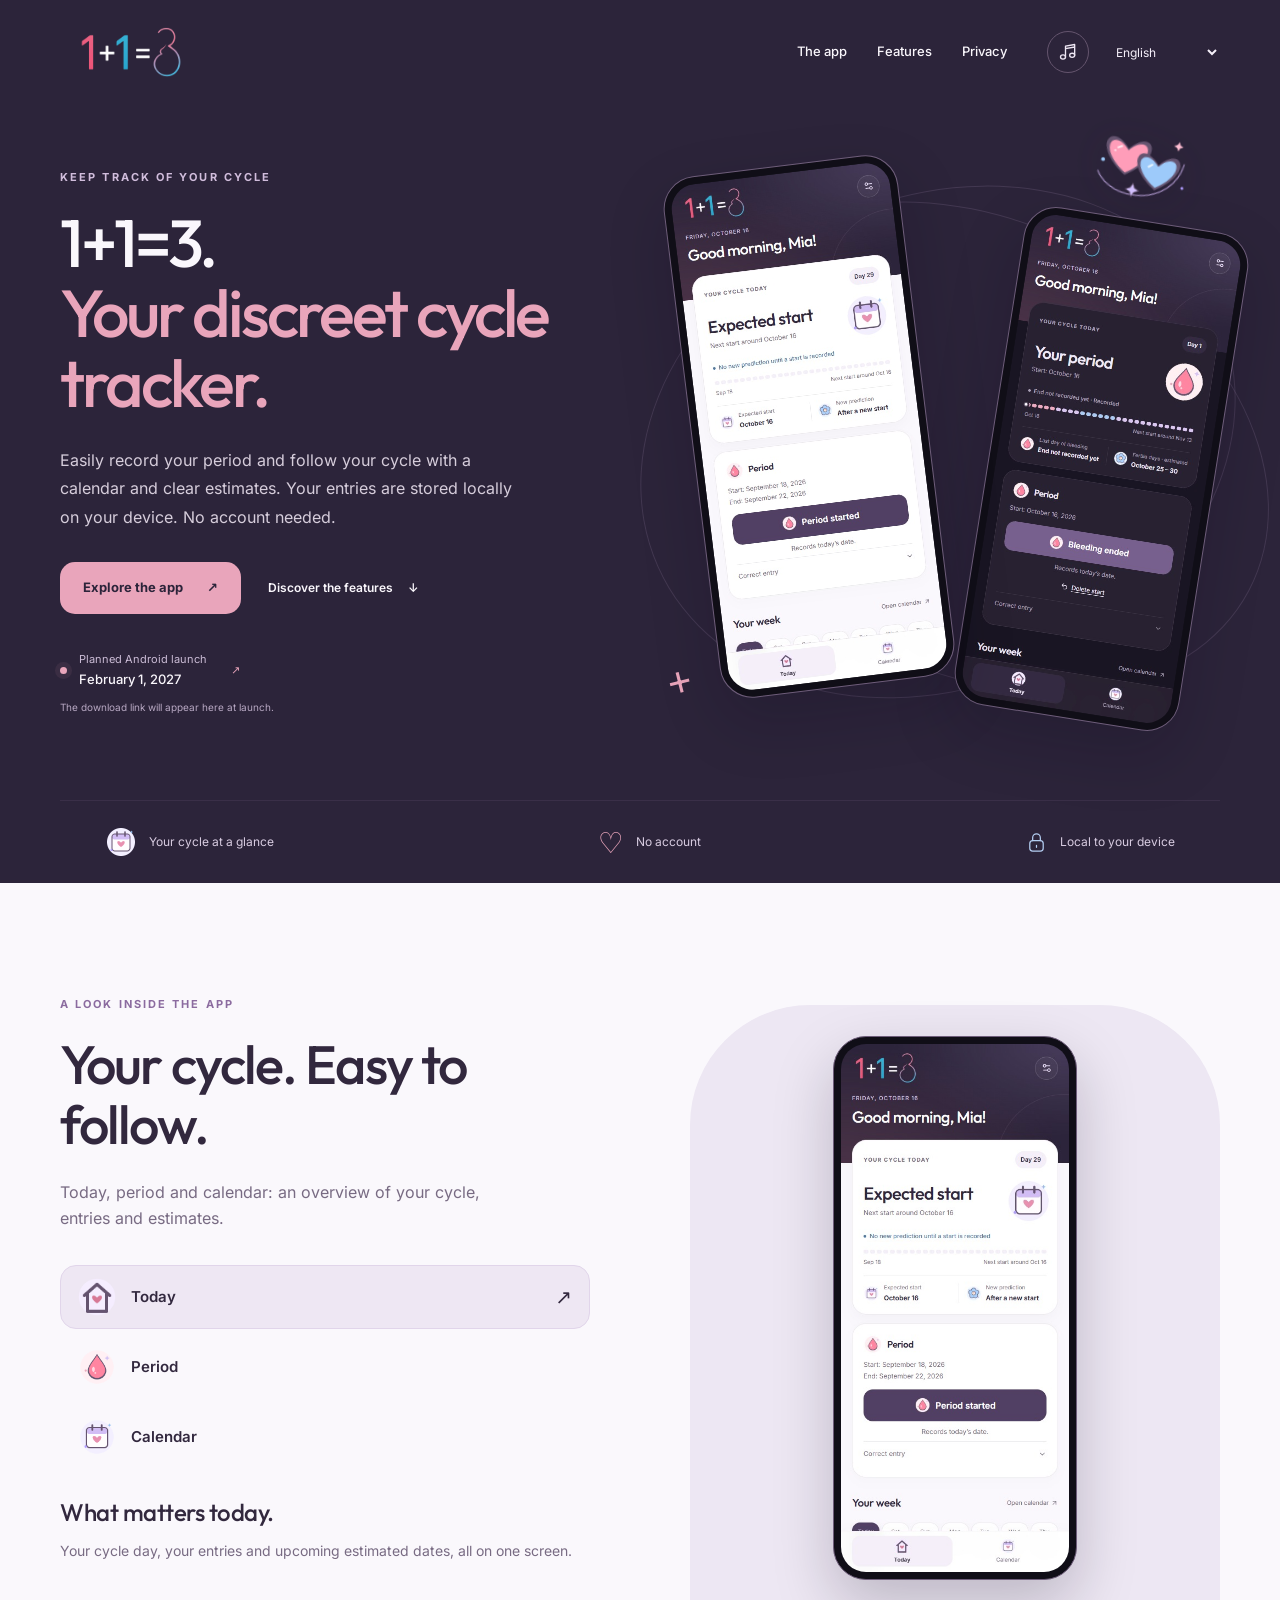
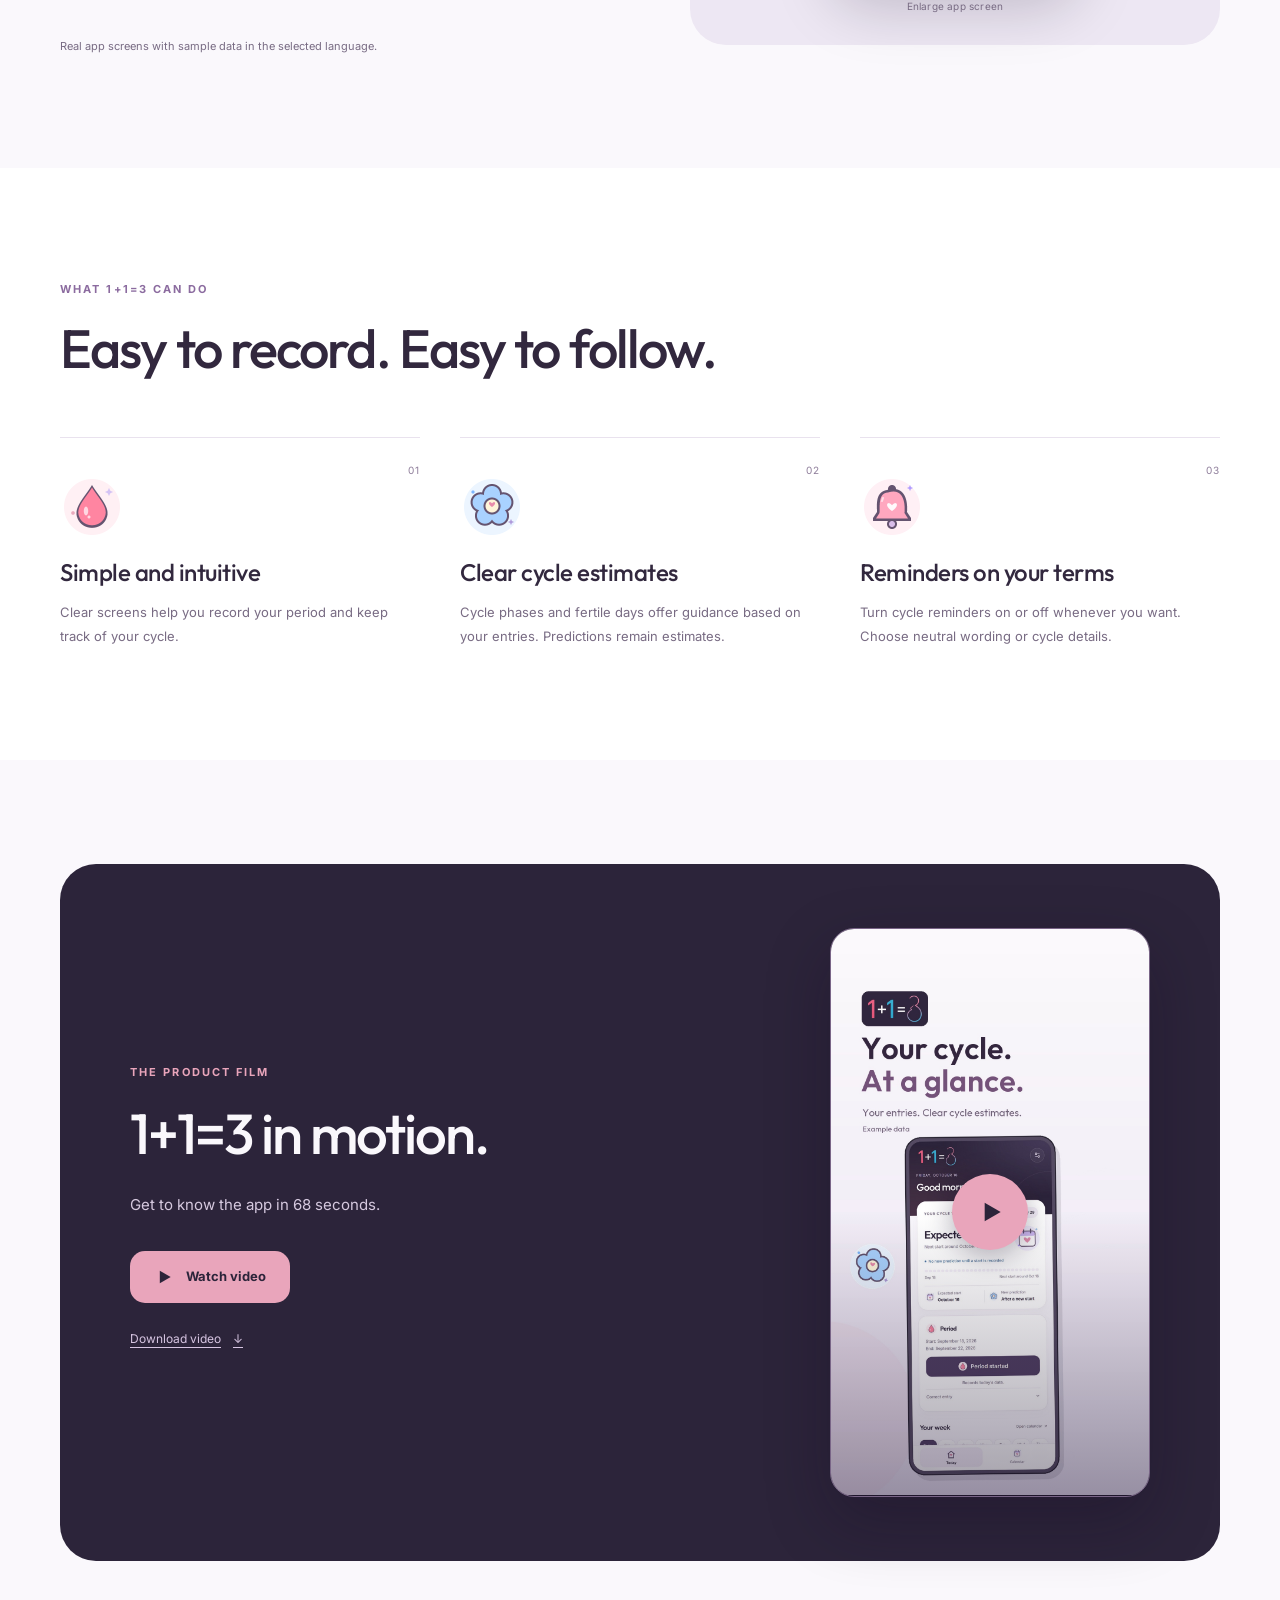
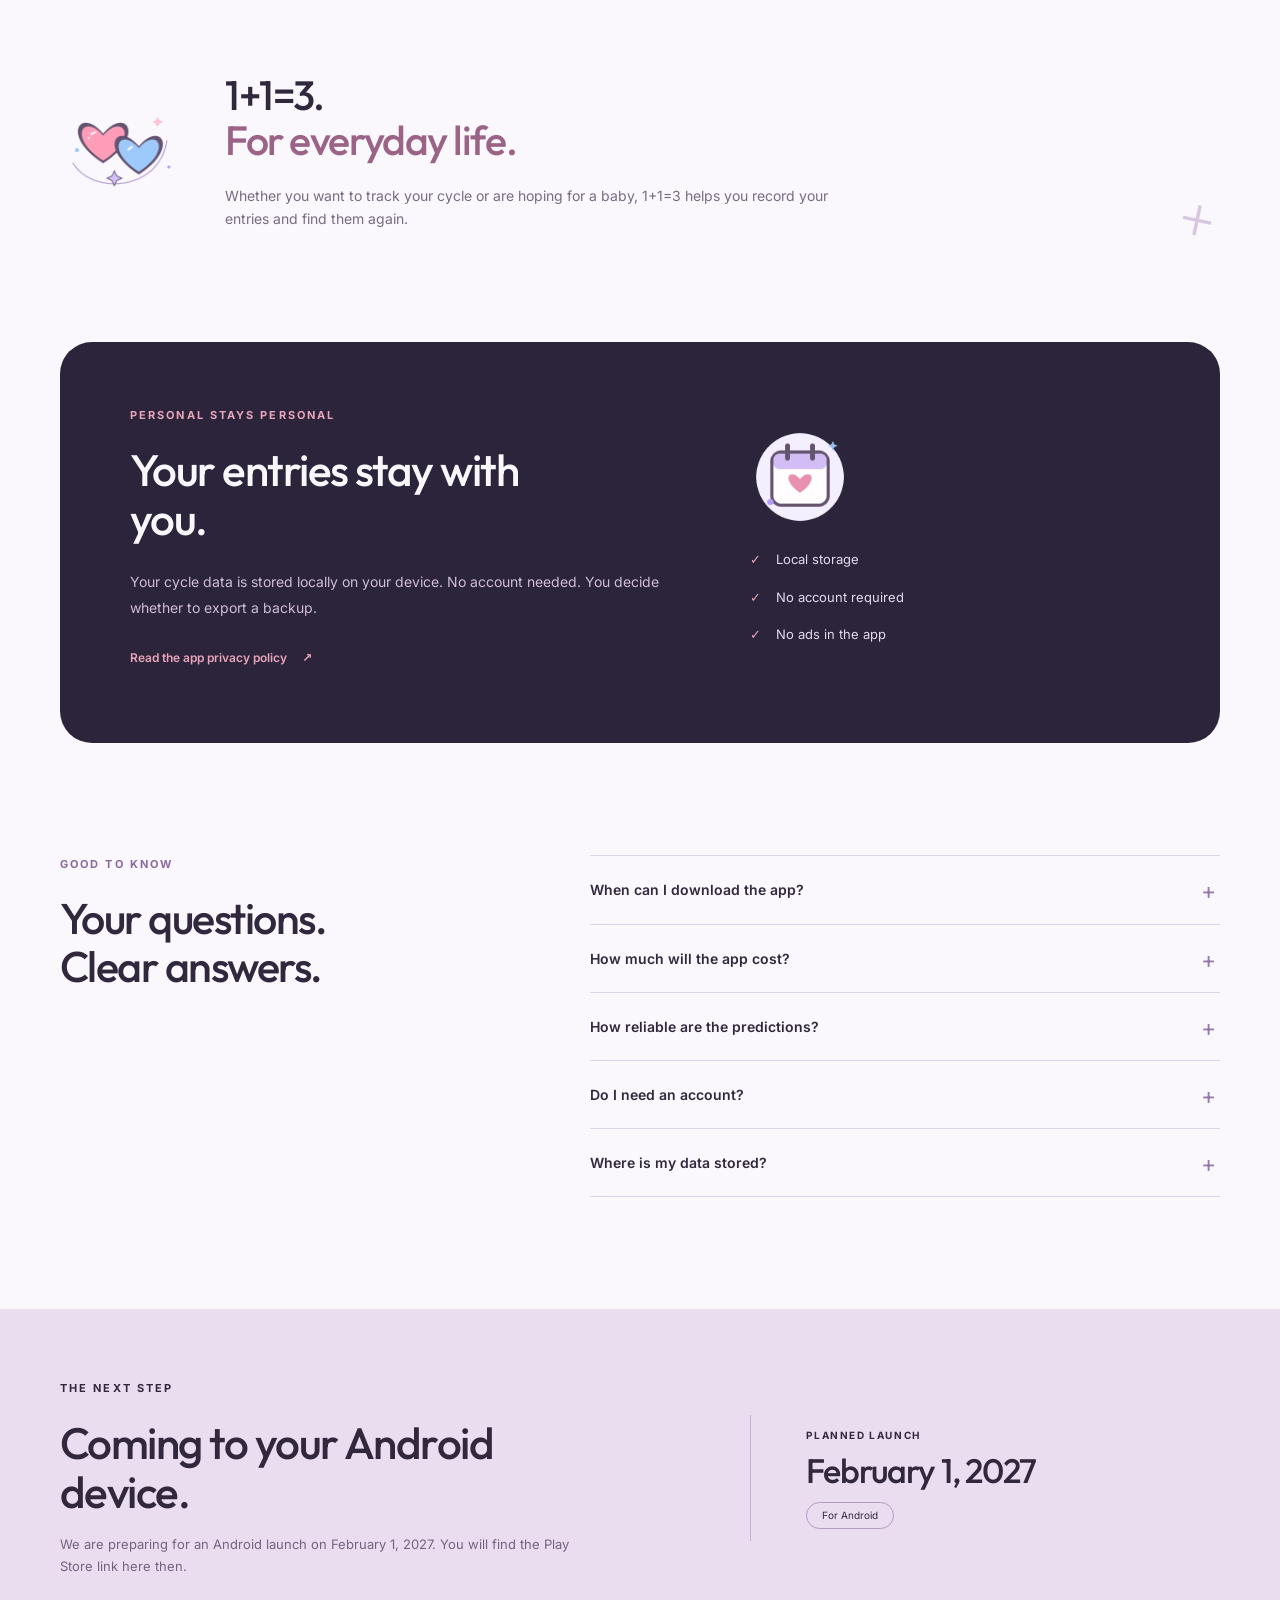
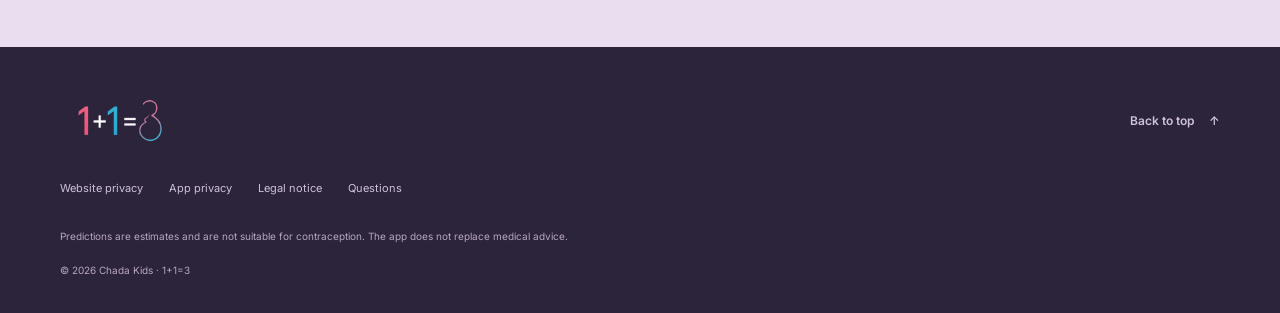
==== commit cea033a1: "Add localized product films and language-aware video section" ====
--- a/index.html
+++ b/index.html
@@ -8,9 +8,9 @@
   <meta property="og:title" content="1+1=3. Dein diskreter Zyklustracker."><meta property="og:description" content="1+1=3. Dein diskreter Zyklustracker. Periodenbeginn und Ende, Kalender und Schätzungen ohne Konto. Einträge lokal auf deinem Gerät. Geplanter Android-Start: 1. Februar 2027.">
   <meta property="og:type" content="website"><meta property="og:url" content="https://chada-kids.de/"><meta property="og:image" content="https://chada-kids.de/assets/logo.png">
   <link rel="canonical" href="https://chada-kids.de/"><link rel="icon" href="assets/icons/zwei-herzen.png" type="image/png">
-  <link rel="preload" href="assets/fonts/outfit.woff2" as="font" type="font/woff2" crossorigin><link rel="stylesheet" href="assets/site.css?v=20261016-cycle-final">
+  <link rel="preload" href="assets/fonts/outfit.woff2" as="font" type="font/woff2" crossorigin><link rel="stylesheet" href="assets/site.css?v=20261016-videos">
   <link rel="stylesheet" href="assets/thai.css">
-  <script src="assets/language.js" defer></script><script src="assets/site-copy.js?v=20261016-cycle-final" defer></script><script src="assets/site.js?v=20261016-cycle-final" defer></script>
+  <script src="assets/language.js" defer></script><script src="assets/site-copy.js?v=20261016-videos" defer></script><script src="assets/site.js?v=20261016-videos" defer></script>
 </head>
 <body id="top">
 <a class="skip-link" href="#main" data-i18n="skipContent">Zum Inhalt springen</a>
@@ -67,6 +67,24 @@
     <article class="feature"><span class="feature-number">03</span><img src="assets/icons/bell.png" width="64" height="64" alt="" loading="lazy"><h3 data-i18n="featureReminderTitle">Erinnerungen nach Wunsch</h3><p data-i18n="featureReminderDescription">Schalte Zykluserinnerungen nach Wunsch ein oder aus. Wähle neutralen Text oder Zyklusdetails.</p></article>
   </div>
 </div></section>
+<section id="film" class="film-section wrap" aria-labelledby="film-title">
+  <div class="film-copy">
+    <p class="eyebrow" data-i18n="videoEyebrow">Der Produktfilm</p>
+    <h2 id="film-title" data-i18n="videoTitle">1+1=3 in Bewegung.</h2>
+    <p id="film-description" class="film-description" data-i18n="videoDescription">Lerne die App in 68 Sekunden kennen.</p>
+    <button id="video-toggle" class="button primary film-toggle" type="button" aria-controls="product-video" data-playing="false">
+      <svg class="film-play-icon" viewBox="0 0 24 24" aria-hidden="true"><path d="M7 4.5v15l13-7.5z"/></svg>
+      <svg class="film-pause-icon" viewBox="0 0 24 24" aria-hidden="true"><path d="M5 4h5v16H5zm9 0h5v16h-5z"/></svg>
+      <span id="video-toggle-label">Video ansehen</span>
+    </button>
+    <a id="video-download" class="film-download" href="assets/videos/de/product-film.mp4?v=20261016-videos" download="1plus1-3-product-film-de.mp4"><span data-i18n="videoFallback">Video herunterladen</span><span aria-hidden="true">↓</span></a>
+    <p id="video-status" class="film-status" role="status" aria-live="polite"></p>
+  </div>
+  <div class="film-player">
+    <video id="product-video" width="1080" height="1920" preload="none" playsinline tabindex="-1" poster="assets/videos/de/poster.jpg?v=20261016-videos" aria-label="Produktvideo über 1+1=3" aria-describedby="film-description" data-i18n-aria="videoLabel"></video>
+    <button id="video-overlay" class="film-overlay" type="button" aria-controls="product-video" aria-label="Video ansehen"><span class="film-play-circle"><svg viewBox="0 0 24 24" aria-hidden="true"><path d="M8 5v14l12-7z"/></svg></span></button>
+  </div>
+</section>
 <section class="wish-section section wrap"><img src="assets/icons/zwei-herzen.png" width="160" height="160" alt="" loading="lazy"><div><h2><span data-i18n="wishTitle">1+1=3.</span><span data-i18n="wishAccent">Für deinen Alltag.</span></h2><p data-i18n="wishDescription">Ob du deinen Zyklus beobachten möchtest oder dir ein Kind wünschst: 1+1=3 hilft dir, deine Einträge festzuhalten und wiederzufinden.</p></div><span class="wish-plus" aria-hidden="true">+</span></section>
 <section id="privacy" class="privacy-section wrap" aria-labelledby="privacy-title"><div class="privacy-copy"><p class="eyebrow" data-i18n="privacyEyebrow">Persönlich bleibt persönlich</p><h2 id="privacy-title" data-i18n="privacyTitle">Deine Einträge bleiben bei dir.</h2><p data-i18n="privacyDescription">Deine Zyklusdaten werden lokal auf deinem Gerät gespeichert. Du brauchst kein Konto und entscheidest selbst, ob du eine Sicherung exportierst.</p><a class="text-link" href="app-privacy.html?lang=de" data-legal="app-privacy.html"><span data-i18n="privacyLink">App-Datenschutz lesen</span><span aria-hidden="true">↗</span></a></div><div class="privacy-details"><img src="assets/icons/calendar.png" width="100" height="100" alt="" loading="lazy"><ul><li data-i18n="privacyLocal">Lokale Speicherung</li><li data-i18n="privacyAccount">Kein Konto erforderlich</li><li data-i18n="privacyAds">Keine Werbung in der App</li></ul></div></section>
 <section id="faq" class="faq-section section wrap" aria-labelledby="faq-title"><div><p class="eyebrow" data-i18n="faqEyebrow">Gut zu wissen</p><h2 id="faq-title" data-i18n="faqTitle">Deine Fragen. Klare Antworten.</h2></div><div class="faq-list">
--- a/assets/site.css
+++ b/assets/site.css
@@ -9,6 +9,13 @@
 .faq-section{display:grid;grid-template-columns:.8fr 1.2fr;gap:110px}.faq-section h2{font-size:43px;max-width:330px}.faq-section .eyebrow{color:#8b6b9f}.faq-list{border-top:1px solid #ddd4e5}.faq-list details{border-bottom:1px solid #ddd4e5}.faq-list summary{padding:22px 35px 22px 0;cursor:pointer;list-style:none;font-size:14px;font-weight:600;position:relative}.faq-list summary::-webkit-details-marker{display:none}.faq-list summary:after{content:'+';position:absolute;right:4px;top:17px;font-size:23px;color:#9679aa;font-weight:400}.faq-list details[open] summary:after{content:'−'}.faq-list details p{padding:0 30px 24px 0;font-size:13px;line-height:1.85;color:var(--muted)}.launch-section{background:#eaddf0;padding:70px 0}.launch-inner{display:grid;grid-template-columns:1.3fr 1fr;gap:80px;align-items:center}.launch-inner h2{font-size:44px;max-width:550px}.launch-inner>div>p:not(.eyebrow){font-size:13px;color:#766280;margin-top:18px;max-width:510px}.launch-ticket{border-left:1px solid #c9b3d6;padding:12px 0 12px 55px;display:flex;flex-direction:column;align-items:flex-start}.launch-ticket>span:first-child{font-size:10px;letter-spacing:.16em;font-weight:700;text-transform:uppercase}.launch-ticket strong{font-family:Outfit,sans-serif;font-weight:500;font-size:34px;letter-spacing:-.035em;margin:7px 0 12px;line-height:1.15}.android-label{font-size:10px;border:1px solid #b39bc2;border-radius:40px;padding:4px 15px}.site-footer{background:var(--plum);color:#cfc0db;padding:40px 0 34px}.footer-top{display:flex;justify-content:space-between;align-items:center;margin-bottom:25px}.footer-top .brand{width:120px}.legal-links{display:flex;gap:26px;flex-wrap:wrap;font-size:11px}.legal-links a:hover{color:var(--pink)}.medical-note{font-size:10px;line-height:1.8;color:#b7a6c4;max-width:820px;margin-top:30px}.copyright{font-size:10px;color:#b7a6c4;margin-top:17px}
 dialog{border:1px solid #786183;background:var(--plum);color:white;border-radius:22px;padding:24px;max-height:94dvh;max-width:min(560px,calc(100vw - 28px));overflow:auto;box-shadow:0 25px 80px #0007}dialog::backdrop{background:#130d20dd;backdrop-filter:blur(7px)}dialog img{max-height:76dvh;width:auto;max-width:100%;margin:auto;border-radius:20px}dialog p{max-width:380px;font-size:11px;line-height:1.6;text-align:center;color:#d4c3df;margin:18px auto 0}.dialog-close{position:sticky;top:0;float:right;margin:-12px -12px 0 10px;border:1px solid #bfa5cf;background:var(--plum);color:white;border-radius:50%;font-size:24px;line-height:1;width:40px;height:40px}.audio-status:not(:empty){position:fixed;bottom:20px;left:20px;right:20px;max-width:470px;background:var(--plum);border:1px solid #b9a0cb;color:white;border-radius:12px;padding:12px 18px;font-size:13px;z-index:20}
 .opening{overflow:hidden}
+.film-section{display:grid;grid-template-columns:minmax(0,1fr) 320px;align-items:center;gap:72px;margin-top:104px;padding:64px 70px;border-radius:36px;background:var(--plum);color:var(--cream)}
+.film-copy{min-width:0}.film-copy .eyebrow{color:var(--pink)}.film-copy h2{max-width:520px;font-size:clamp(38px,4.4vw,58px)}.film-description{max-width:440px;margin-top:26px;color:#d6c9df;font-size:15px;line-height:1.85}.film-toggle{margin-top:32px;gap:12px;text-align:left;border:1px solid transparent}.film-toggle svg{width:20px;height:20px;fill:currentColor;flex-shrink:0}.film-pause-icon,.film-toggle[data-playing=true] .film-play-icon{display:none}.film-toggle[data-playing=true] .film-pause-icon{display:block}.film-download{display:flex;align-items:center;gap:12px;width:fit-content;max-width:100%;min-height:44px;margin-top:14px;color:#d7c5e2;font-size:12px;text-decoration:underline;text-underline-offset:4px}.film-download:hover{color:var(--pink)}.film-status{max-width:440px;color:#f3c4d4;font-size:13px;line-height:1.7}.film-status:not(:empty){margin-top:16px}.film-section :focus-visible{outline-color:var(--blue)}
+.film-player{position:relative;width:100%;max-width:320px;aspect-ratio:9/16;justify-self:center;border:1px solid #796587;border-radius:24px;background:#21182c;box-shadow:0 24px 64px #130b224d;overflow:hidden}.film-player video{display:block;width:100%;height:100%;object-fit:contain}.film-overlay{position:absolute;inset:0;display:grid;place-items:center;width:100%;height:100%;padding:0;border:0;background:linear-gradient(transparent 50%,#1b122b66);color:var(--plum)}.film-overlay[hidden]{display:none}.film-play-circle{display:grid;place-items:center;width:76px;height:76px;border-radius:50%;background:var(--pink);box-shadow:0 5px 28px #160d2855;transition:background .2s,transform .2s}.film-play-circle svg{width:32px;height:32px;fill:currentColor}.film-overlay:hover .film-play-circle{background:#f3bfd1;transform:scale(1.04)}.film-overlay:focus-visible{outline-offset:-7px;border-radius:23px}
+@media(max-width:1100px){.film-section{gap:40px;padding:50px;grid-template-columns:minmax(0,1fr) 300px}.film-player{max-width:300px}}
+.film-player:focus-within{outline:3px solid var(--blue);outline-offset:5px}
+@media(max-width:800px){.film-section{grid-template-columns:minmax(0,1fr);gap:36px;padding:40px 32px;margin-top:76px;border-radius:28px}.film-copy h2{font-size:43px}.film-description{margin-top:20px}.film-toggle{margin-top:24px}.film-player{max-width:320px}}
+@media(max-width:480px){.film-section{padding:34px 22px;gap:30px}.film-copy h2{font-size:36px}.film-description{font-size:14px}.film-player{border-radius:20px}.film-play-circle{width:66px;height:66px}}
 @media(min-width:1450px){.hero h1{font-size:70px}}
 @media(min-width:901px){.feature-grid{grid-template-columns:repeat(3,minmax(0,1fr));column-gap:40px}.feature{grid-template-columns:1fr}.feature img{grid-row:auto;margin-bottom:20px}.feature h3{font-size:24px;max-width:none}.feature p{max-width:none}}
 @media(max-width:1100px){.hero{grid-template-columns:1fr 1fr;gap:10px}.hero h1{font-size:53px}.phone-front{left:8px;width:210px;top:45px}.phone-back{right:0;width:201px;top:95px}.hero-art{min-height:580px}.hero-hearts{width:90px;top:0;right:5px}.app-section{gap:55px}.feature-grid{column-gap:55px}.privacy-section{padding:55px;gap:45px}.faq-section{gap:60px}.launch-inner{gap:45px}}
